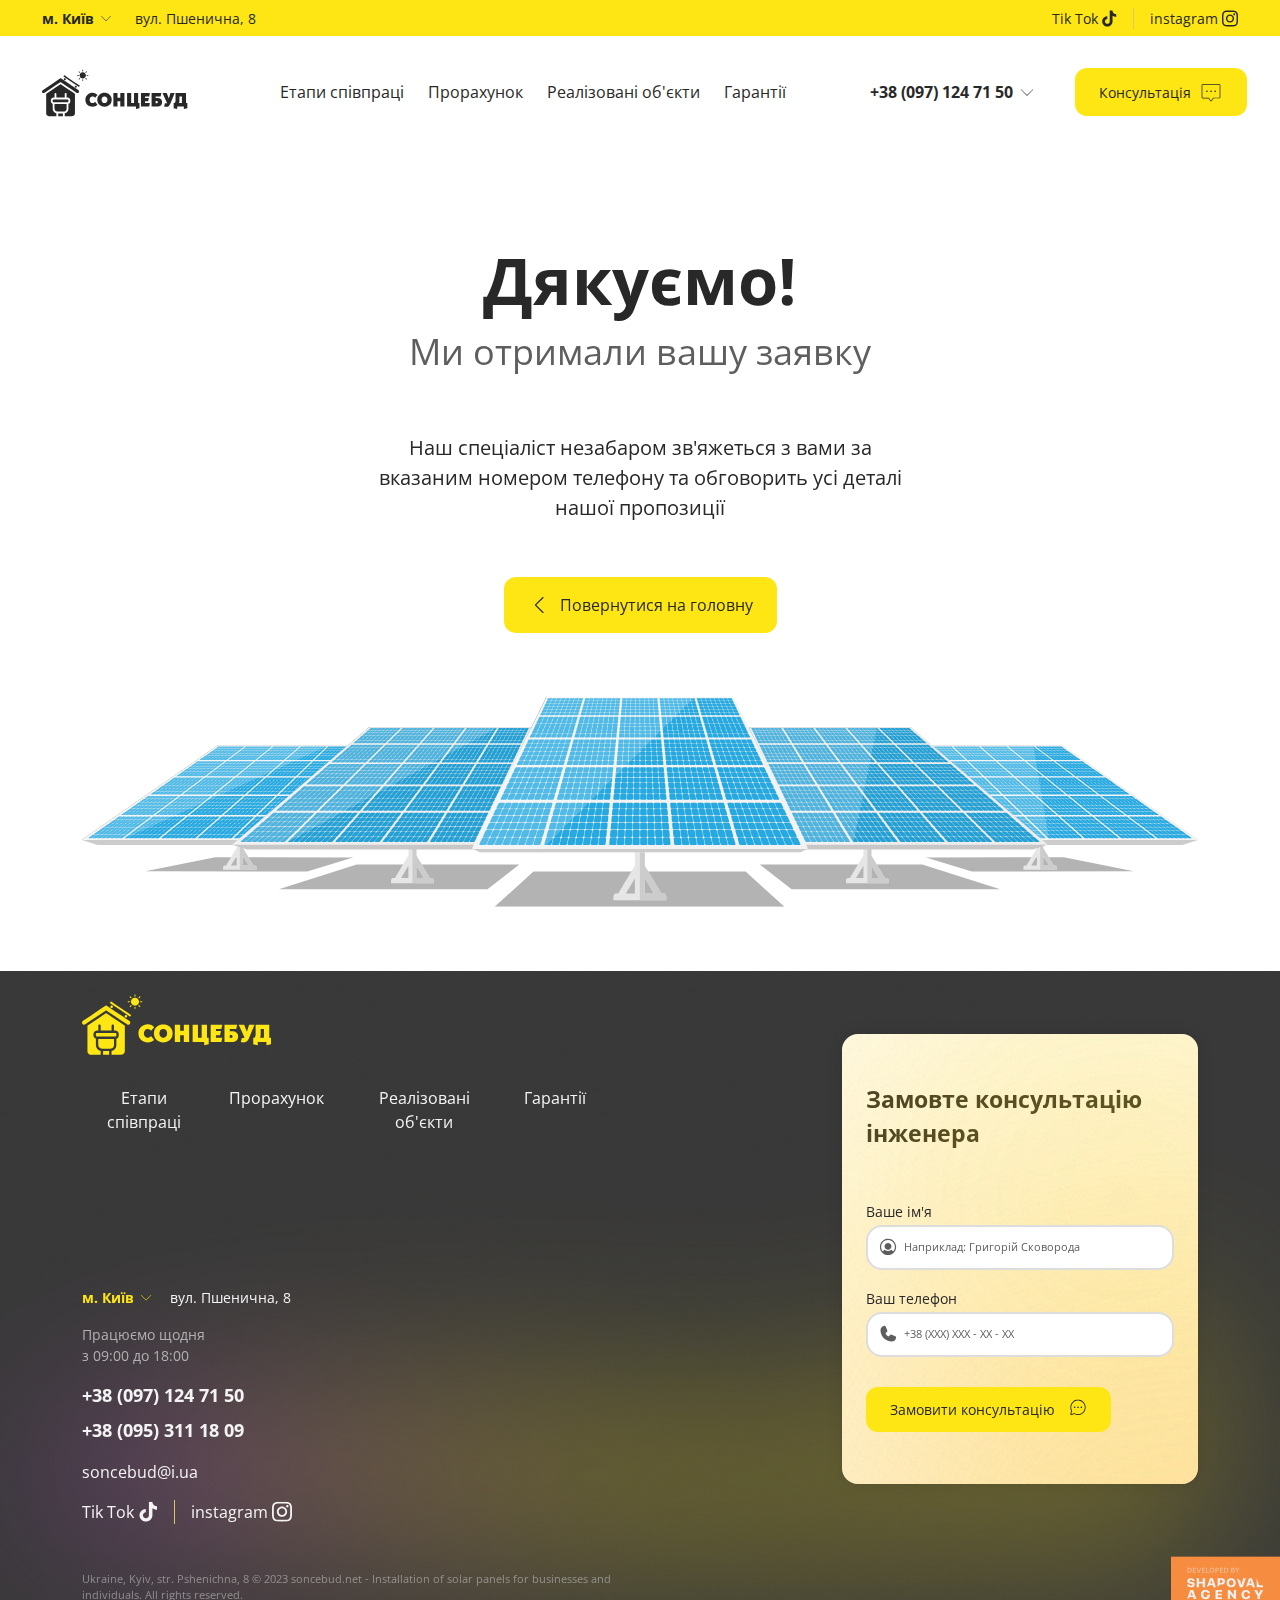
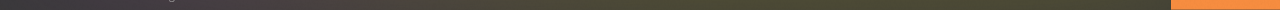
==== feedback.html @ 270fa6cf "sss" ====
<!DOCTYPE html>
<html lang="en">

<head>
    <meta charset="UTF-8">
    <meta name="viewport" content="width=device-width, initial-scale=1.0">
    <!-- <link rel="stylesheet" href="https://cdn.jsdelivr.net/npm/swiper@10/swiper-bundle.min.css" />
    <link rel="stylesheet" href="https://cdn.jsdelivr.net/gh/fancyapps/fancybox@3.5.7/dist/jquery.fancybox.min.css"> -->
    <link href="https://fonts.googleapis.com/css2?family=Open+Sans:wght@300;400;500;600;700;800&display=swap"
        rel="stylesheet">
    <link rel="stylesheet" href="style/reset.css">
    <link rel="stylesheet" href="style/style.css">
    <title>Document</title>
</head>

<body class="body">
    <div class="burger-menu">
        <div class="main-menu">
            <ul class="header-navs">
                <li>
                    <a href="index.html#steps" class="btn-link">Етапи співпраці</a>
                </li>
                <li>
                    <a href="index.html#request" class="btn-link">Прорахунок</a>
                </li>
                <li>
                    <a href="index.html#case" class="btn-link">Реалізовані об'єкти</a>
                </li>
                <li>
                    <a href="index.html#about-us" class="btn-link">Гарантії</a>
                </li>
            </ul>
            <a href="#advice" class="header-btn-button">
                Консультація
                <img src="img/message.svg" alt="Консультація">
            </a>
            <div class="main-menu-flex">
                <button class="submenu-trigger">м. Київ 
                    <img src="img/modal2.svg" alt="м. Київ ">
                </button>
                <p>вул. Пшенична, 8</p>
                <div class="footer-content-left-phone">
                    <a href="tel:0971247150">+38 (097) 124 71 50</a>
                    <a href="tel:0953111809">+38 (095) 311 18 09</a>
                </div>
            </div>
        </div>
        <div class="sub-menu sub-menu3">
            <div class="drop-down-menu">
                <div class="modal-img">
                    <img src="img/Graphics2.svg" alt="image">
                    <h2>Контакти та представництва</h2>
                </div>
                <h4>київ</h4>
                <ul>
                    <li>
                        <img src="img/location.svg" alt="вул. Пшенична, 8">
                        вул. Пшенична, 8
                    </li>
                    <li>
                        <a href="tel:0971247150">+38 (097) 124 71 50</a>
                    </li>
                    <li>
                        <a href="tel:0953111809">+38 (095) 311 18 09</a>
                    </li>
                </ul>
                <h4>полтава</h4>
                <ul>
                    <li>
                        <img src="img/location.svg" alt="вул. Пшенична, 8">
                        Полтавська обл., <br>
                        вул. Сонячна, 17
                    </li>
                    <li>
                        <a href="tel:0505582442">+38 (050) 558 24 42</a>
                    </li>
                </ul>
                <h4>одеса</h4>
                <ul>
                    <li>
                        <img src="img/location.svg" alt="вул. Пшенична, 8">
                        Одеська обл., <br>
                        вул. Квіткова, 42B
                    </li>
                    <li>
                        <a href="tel:0977166874">+38 (097) 716 68 74</a>
                    </li>
                </ul>
            </div>
          <!-- <button class="close-submenu"><img src="img/arrow.svg" alt=""></button> -->
        </div>
    </div>

    <div class="top-container">
        <div class="upper-band">
            <div class="content">
                <div class="adress-line">
                    <div class="drop-down">
                        м. Київ
                        <img src="img/drop-arrow.svg" alt="arrow">
                        <div class="drop-down-menu">
                            <h4>київ</h4>
                            <ul>
                                <li>
                                    <img src="img/location.svg" alt="вул. Пшенична, 8">
                                    вул. Пшенична, 8
                                </li>
                                <li>
                                    <a href="tel:0971247150">+38 (097) 124 71 50</a>
                                </li>
                                <li>
                                    <a href="tel:0953111809">+38 (095) 311 18 09</a>
                                </li>
                            </ul>
                            <h4>полтава</h4>
                            <ul>
                                <li>
                                    <img src="img/location.svg" alt="вул. Пшенична, 8">
                                    Полтавська обл., <br> м. Полтава
                                </li>
                                <li>
                                    <a href="tel:0505582442">+38 (050) 558 24 42</a>
                                </li>
                            </ul>
                            <h4>одеса</h4>
                            <ul>
                                <li>
                                    <img src="img/location.svg" alt="вул. Пшенична, 8">
                                    Одеська обл., <br>
                                    м. Одеса
                                </li>
                                <li>
                                    <a href="tel:0977166874">+38 (097) 716 68 74</a>
                                </li>
                            </ul>
                        </div>
                    </div>
                    <p>вул. Пшенична, 8</p>
                </div>
                <div class="social-network">
                    <a href="#">
                        Tik Tok
                        <img src="img/tik-tok.svg" alt="Tik Tok">
                    </a>
                    <a href="#">
                        instagram
                        <img src="img/instagram.svg" alt="Tik Tok">
                    </a>
                </div>
            </div>
        </div>

        <header class="header">
            <div class="wrapper">
                <div class="header-logo">
                    <img src="img/logo.svg" alt="сонцебуд" class="header-logo-des header-logo-none">
                    <img src="img/logo-mob.svg" alt="сонцебуд" class="header-logo-mob header-logo-none">
                    <button class="close-submenu close-submenu-header"><img src="img/arrow.svg" alt=""></button>
                </div>
                <ul class="header-navs">
                    <li>
                        <a href="index.html#steps">Етапи співпраці</a>
                    </li>
                    <li>
                        <a href="index.html#request">Прорахунок</a>
                    </li>
                    <li>
                        <a href="index.html#case">Реалізовані об'єкти</a>
                    </li>
                    <li>
                        <a href="index.html#about-us">Гарантії</a>
                    </li>
                </ul>
                <div class="header-btn">
                    <div class="header-btn-phone">
                        <a href="tel:0971247150">+38 (097) 124 71 50</a>
                        <img src="img/drop-arrow.svg" alt="arrow">
                        <div class="header-btn-menu">
                            <p>Працюємо щодня <br>
                                з 09:00 до 18:00</p>
                            <ul class="header-btn-menu-nav">
                                <li>
                                    <a href="tel:0971247150">+38 (097) 124 71 50</a>
                                </li>
                                <li>
                                    <a href="tel:80953111809">+38 (095) 311 18 09</a>
                                </li>
                            </ul>
                            <a href="#advice">Зворотний дзвінок</button>
                        </div>
                    </div>
                    <a href="#advice" class="header-btn-button">
                        Консультація
                        <img src="img/message.svg" alt="Консультація">
                    </a>
                </div>
                <div class="burger-icon">
                    <div class="bar"></div>
                    <div class="bar"></div>
                    <div class="bar"></div>
                  </div>
            </div>
        </header>
    </div>

    <section class="feedback-hero">
        <h1>Дякуємо!</h1>
        <h2>Ми отримали вашу заявку</h2>
        <p>Наш спеціаліст незабаром зв'яжеться з вами за вказаним номером телефону та обговорить усі деталі нашої пропозиції</p>
        <a href="index.html">
            <img src="img/arrow.svg" alt="">    
            Повернутися на головну
        </a>
        <img src="img/feedback-hero.svg" alt="Дякуємо!">
    </section>

    <footer class="feedback-footer">
        <div class="sub-menu sub-menu2">
            <div class="drop-down-menu">
                <div class="modal-img modal-img2">
                    <img src="img/Graphics2.svg" alt="image">
                    <h2>Контакти та представництва</h2>
                </div>
                <h4>київ</h4>
                <ul>
                    <li>
                        <img src="img/location.svg" alt="вул. Пшенична, 8">
                        вул. Пшенична, 8
                    </li>
                    <li>
                        <a href="tel:0971247150">+38 (097) 124 71 50</a>
                    </li>
                    <li>
                        <a href="tel:0953111809">+38 (095) 311 18 09</a>
                    </li>
                </ul>
                <h4>полтава</h4>
                <ul>
                    <li>
                        <img src="img/location.svg" alt="вул. Пшенична, 8">
                        Полтавська обл., <br> м. Полтава
                    </li>
                    <li>
                        <a href="tel:0505582442">+38 (050) 558 24 42</a>
                    </li>
                </ul>
                <h4>одеса</h4>
                <ul>
                    <li>
                        <img src="img/location.svg" alt="вул. Пшенична, 8">
                        Одеська обл., <br>
                        м. Одеса
                    </li>
                    <li>
                        <a href="tel:0977166874">+38 (097) 716 68 74</a>
                    </li>
                </ul>
            </div>
          <button class="close-submenu modal-img2 "><img src="img/close2.svg" alt=""></button>
        </div>
        <div class="footer-position">
            <div class="footer-position1">
                <svg xmlns="http://www.w3.org/2000/svg" width="1920" height="887" viewBox="0 0 1920 887" fill="none">
                    <g opacity="0.5" filter="url(#filter0_f_318_2672)">
                        <path
                            d="M48.0001 557.691C156.496 730.854 1522.56 682.925 1714.97 682.925C1907.38 682.925 1814.05 519.062 1814.05 250.205C1393.27 402.374 1411.57 286.361 1217.69 402.374C1025.28 402.374 48.0001 288.834 48.0001 557.691Z"
                            fill="url(#paint0_linear_318_2672)" />
                    </g>
                    <defs>
                        <filter id="filter0_f_318_2672" x="-202" y="0.205078" width="2288.68" height="938.806"
                            filterUnits="userSpaceOnUse" color-interpolation-filters="sRGB">
                            <feFlood flood-opacity="0" result="BackgroundImageFix" />
                            <feBlend mode="normal" in="SourceGraphic" in2="BackgroundImageFix" result="shape" />
                            <feGaussianBlur stdDeviation="125" result="effect1_foregroundBlur_318_2672" />
                        </filter>
                        <linearGradient id="paint0_linear_318_2672" x1="1820.99" y1="305.213" x2="132.163" y2="1107.17"
                            gradientUnits="userSpaceOnUse">
                            <stop stop-color="#FDE614" stop-opacity="0.5" />
                            <stop offset="0.467985" stop-color="#FDE614" stop-opacity="0.5" />
                            <stop offset="1" stop-color="#8314F2" />
                        </linearGradient>
                    </defs>
                </svg>
            </div>
            <div class="footer-position2"></div>
        </div>
        <div class="footer-content">
            <div class="footer-content-left">
                <div class="footer-content-left-nav">
                    <div class="footer-content-left-nav-img">
                        <img src="img/logo-yellow.svg" alt="logotype">
                    </div>
                    <ul>
                        <li>
                            <a href="index.html#steps">Етапи співпраці</a>
                        </li>
                        <li>
                            <a href="index.html#request">Прорахунок</a>
                        </li>
                        <li>
                            <a href="index.html#case">Реалізовані об'єкти</a>
                        </li>
                        <li>
                            <a href="index.html#about-us">Гарантії</a>
                        </li>
                    </ul>
                    <a href="#form" class="footer-content-btn">Замовити консультацію
                        <img src="img/input-submit.svg" alt="submit">
                    </a>
                </div>
                <div class="footer-content-left-contact">
                    <div class="footer-content-left-contact-adress">
                        <div class="submenu-trigger submenu-trigger2">м. Київ <svg xmlns="http://www.w3.org/2000/svg" width="16" height="17" viewBox="0 0 16 17"
                                fill="none">
                                <path
                                    d="M13.177 6.32155L8.17701 11.3215C8.1538 11.3448 8.12622 11.3632 8.09587 11.3758C8.06553 11.3884 8.03299 11.3949 8.00014 11.3949C7.96729 11.3949 7.93475 11.3884 7.9044 11.3758C7.87405 11.3632 7.84648 11.3448 7.82326 11.3215L2.82326 6.32155C2.80004 6.29832 2.78161 6.27074 2.76904 6.24039C2.75647 6.21005 2.75 6.17752 2.75 6.14467C2.75 6.11182 2.75647 6.07929 2.76904 6.04895C2.78161 6.0186 2.80004 5.99102 2.82326 5.9678C2.87017 5.92089 2.9338 5.89453 3.00014 5.89453C3.03299 5.89453 3.06551 5.901 3.09586 5.91357C3.12621 5.92614 3.15379 5.94457 3.17701 5.9678L8.00014 10.7909L12.8233 5.9678C12.8465 5.94457 12.8741 5.92614 12.9044 5.91357C12.9348 5.901 12.9673 5.89453 13.0001 5.89453C13.033 5.89453 13.0655 5.901 13.0959 5.91357C13.1262 5.92614 13.1538 5.94457 13.177 5.9678C13.2002 5.99102 13.2187 6.0186 13.2312 6.04895C13.2438 6.07929 13.2503 6.11182 13.2503 6.14467C13.2503 6.17752 13.2438 6.21005 13.2312 6.24039C13.2187 6.27074 13.2002 6.29832 13.177 6.32155Z"
                                    fill="#FDE614" />
                            </svg>
                            <img src="img/modal.svg" alt="modal">
                            <div class="drop-down-menu drop-down-menu2">
                                <h4>київ</h4>
                                <ul>
                                    <li>
                                        <img src="img/location.svg" alt="вул. Пшенична, 8">
                                        вул. Пшенична, 8
                                    </li>
                                    <li>
                                        <a href="tel:0971247150">+38 (097) 124 71 50</a>
                                    </li>
                                    <li>
                                        <a href="tel:0953111809">+38 (095) 311 18 09</a>
                                    </li>
                                </ul>
                                <h4>полтава</h4>
                                <ul>
                                    <li>
                                        <img src="img/location.svg" alt="вул. Пшенична, 8">
                                        Полтавська обл., <br> м. Полтава
                                    </li>
                                    <li>
                                        <a href="tel:0505582442">+38 (050) 558 24 42</a>
                                    </li>
                                </ul>
                                <h4>одеса</h4>
                                <ul>
                                    <li>
                                        <img src="img/location.svg" alt="вул. Пшенична, 8">
                                        Одеська обл., <br>
                                        м. Одеса
                                    </li>
                                    <li>
                                        <a href="tel:0977166874">+38 (097) 716 68 74</a>
                                    </li>
                                </ul>
                            </div>
                        </div>
                        <p>вул. Пшенична, 8</p>
                    </div>
                    <p>Працюємо щодня <br>
                        з 09:00 до 18:00</p>
                    <div class="footer-content-left-phone">
                        <a href="tel:0971247150">+38 (097) 124 71 50</a>
                        <a href="tel:0953111809">+38 (095) 311 18 09</a>
                    </div>
                    <a href="mailto:soncebud@i.ua">soncebud@i.ua</a>
                    <div class="footer-content-left-social">
                        <div class="social-network">
                            <a href="#">
                                Tik Tok
                                <img src="img/tik-tok-white.svg" alt="Tik Tok">
                            </a>
                            <a href="#">
                                instagram
                                <img src="img/instagram-white.svg" alt="Tik Tok">
                            </a>
                        </div>
                    </div>
                </div>
            </div>
            <div class="footer-form">
                <h2>Замовте консультацію інженера</h2>
                <form action="">
                    <label for="steps-name">Ваше ім'я</label>
                    <div class="form-input">
                        <input type="text" id="steps-name" placeholder="Наприклад: Григорій Сковорода" required />
                        <img src="img/form-name.svg" alt="Ваше ім'я">
                    </div>
                    <label for="steps-tel">Ваш телефон</label>
                    <div class="form-input">
                        <input type="text" id="steps-tel" placeholder="+38 (ХХХ) ХХХ - ХХ - ХХ" required />
                        <img src="img/form-tel.svg" alt="Ваш телефон">
                    </div>
                    <div class="form-input-submit">
                        <input type="submit" value="Замовити консультацію">
                        <img src="img/input-submit.svg" alt="submit">
                    </div>
                </form>
                <div class="footer-form-position">
                    <div class="footer-form-position1"></div>
                    <div class="footer-form-position2"></div>
                    <div class="footer-form-position3"></div>
                </div>
            </div>
        </div>
        <div class="footer-copy">
            Ukraine, Kyiv, str. Pshenichna, 8 © 2023 soncebud.net - Installation of solar panels for businesses and <br>
            individuals. All rights reserved.
        </div>
        <div class="label-company">
            <a href="https://shapoval.agency/?utm_source=dev&utm_medium=site&utm_campaign=soncebud.space">
                <img src="img/LabelAgency.svg" alt="Label Agency">
            </a>
        </div>
    </footer>




    <script src="https://cdnjs.cloudflare.com/ajax/libs/jquery/3.6.0/jquery.min.js"></script>
    <!-- <script src="https://cdn.jsdelivr.net/gh/fancyapps/fancybox@3.5.7/dist/jquery.fancybox.min.js"></script>
    <script src="https://cdn.jsdelivr.net/npm/swiper@10/swiper-bundle.min.js"></script>
    <script src="script/case-box.js"></script>
    <script src="script/request-checked.js"></script>
    <script src="script/certificates-box.js"></script>
    <script src="script/feedback-box.js"></script>
    <script src="script/fixed-header.js"></script>
    <script src="script/sun.js"></script>
    <script src="script/hero-animation.js"></script>
    <script src="script/case-slider.js"></script>
    <script src="script/certificates-slider.js"></script>
    <script src="script/feedback-slider.js"></script> -->

   
    

    <script>
        $(document).ready(function() {
          $('.burger-icon').click(function() {
            $(this).toggleClass('open');
            $('.burger-menu').toggleClass('open');
            $('.body').toggleClass('open');
            $('.sub-menu').removeClass('open');
          });
        
          $('.submenu-trigger').click(function() {
            $('.sub-menu3').toggleClass('open');
          });
          $('.submenu-trigger2').click(function() {
            $('.sub-menu2').toggleClass('open');
          });
          $('.submenu-trigger2').click(function() {
            $('.body').toggleClass('open');
          });
        
          $('.close-submenu').click(function() {
            $('.sub-menu3').removeClass('open');
          });
        
          $('.modal-img2').click(function() {
            $('.body').removeClass('open');
          });
          $('.modal-img2').click(function() {
            $('.sub-menu2').removeClass('open');
          });
        
          $('.btn-link').click(function() {
            $('.burger-menu').removeClass('open');
            $('.burger-icon').removeClass('open');
            $('.body').removeClass('open');
            $('.sub-menu').removeClass('open');
          });
        });
        
            </script>
        
        <script>
            const submenuTrigger = document.querySelector('.submenu-trigger');
            const closeSubmenuHeader = document.querySelector('.close-submenu-header');
            const burgerIcon = document.querySelector('.burger-icon');
            const headerImages = document.querySelectorAll('.header-logo-none');
            const burgerIcon2 = document.querySelector('.header-logo-mob');
            const subMenu = document.querySelector('.sub-menu');
        
            submenuTrigger.addEventListener('click', () => {
              headerImages.forEach(img => {
                img.style.display = 'none';
              });
              closeSubmenuHeader.style.display = 'block';
            });
          
            closeSubmenuHeader.addEventListener('click', () => {
              headerImages.forEach(img => {
                burgerIcon2.style.display = 'block';
              });
              closeSubmenuHeader.style.display = 'none';
            });
          
            burgerIcon.addEventListener('click', () => {
              if (subMenu.classList.contains('open')) {
                if (burgerIcon.classList.contains('open')) {
                  burgerIcon2.style.display = 'block';
                  closeSubmenuHeader.style.display = 'none';
                } else {
                  burgerIcon2.style.display = 'none';
                  closeSubmenuHeader.style.display = 'none';
                }
              }
            });
        </script>
</body>

</html>
---- style/style.css ----
@font-face {
    font-family: 'OpenSansHebrew';
    src: url(../fonts/OpenSansHebrew-Regular.eot);
    src: url(../fonts/OpenSansHebrew-Regular?#iefix) format("embedded-opentype"), url(../fonts/OpenSansHebrew-Regular.woff2) format("woff2"), url(../fonts/OpenSansHebrew-Regular.woff) format("woff"), url(../fonts/OpenSansHebrew-Regular.ttf) format("truetype");
    font-weight: 400;
    font-style: normal;
    font-display: swap
}

body {
    font-family: 'Open Sans', sans-serif;
}

* {
    outline: none !important;
}

a {
    text-decoration: none;
}

svg {
    width: 100%;
}

button {
    border: none;
    background: transparent;
    transition: all 0.5s;
}

button:hover {
    transition: all 0.5s;
    background: #F7BB6F !important;
}

button:active {
    transition: all 0.5s;
    background: #E9A33B !important;
}

.form-input-submit {
    transition: all 0.5s;
    cursor: pointer;
}

.form-input-submit:hover {
    transition: all 0.5s;
    background: #F7BB6F !important;
}

.form-input-submit:active {
    transition: all 0.5s;
    background: #E9A33B !important;
}

.form-input input {
    transition: all 0.5s;
    cursor: pointer;
}

.case-box-slider-item-img-text:hover {
    transition: all 0.5s;
    background: #F7BB6F !important;
}

.case-box-slider-item-img-text:active {
    transition: all 0.5s;
    background: #E9A33B !important;
}

.form-input:hover input {
    border-radius: 16px;
    border: 2px solid #FFD6A6;
    background: #FFF;
    box-shadow: 0px 0px 4px 0px rgba(0, 0, 0, 0.25);
}

.form-input input:focus {
    border-radius: 16px;
    border: 2px solid #FFD6A6;
    background: #FFF;
    box-shadow: 0px 0px 4px 0px rgba(0, 0, 0, 0.25);
}

*:required {
    border: 2px solid #DE350B;
}

ul {
    padding-left: 0;
}

header {
    display: flex;
    min-width: 1200px;
    max-width: 3200px;
    padding: 32px 42px;
    justify-content: center;
    align-items: center;
    align-content: center;
    align-self: stretch;
    flex-wrap: wrap;
    background: #FFF;
    box-sizing: border-box;
}

header .wrapper {
    display: flex;
    min-width: 1116px;
    max-width: 1280px;
    justify-content: space-between;
    align-items: center;
    flex: 1 0 0;
}

.header-logo {
    width: 145.358px;
    height: 46.419px;
}

header .wrapper ul {
    display: flex;
    align-items: flex-start;
    gap: 24px;
}

header .wrapper .header-navs li {
    display: flex;
    align-items: center;
    gap: 4px;
}

.header-navs li a {
    color: #282828;
    text-align: center;
    font-size: 16px;
    font-style: normal;
    font-weight: 400;
    line-height: 150%;
    text-decoration: none;
    transition: all 0.5s;
}

.header-navs li a:hover {
    color: #948900;
    transition: all 0.5s;
}

.header-navs li a:active {
    color: #554D00;
    transition: all 0.5s;
}

.footer-content-left-nav ul li a:hover {
    color: #948900;
    transition: all 0.5s;
}

.footer-content-left-nav ul li a:active {
    color: #554D00;
    transition: all 0.5s;
}

.social-network a {
    transition: all 0.5s;
}

.social-network a:hover {
    color: #948900 !important;
    transition: all 0.5s;
}

.social-network a:active {
    color: #554D00 !important;
    transition: all 0.5s;
}

.header-btn {
    display: flex;
    width: 360px;
    justify-content: center;
    align-items: center;
    gap: 16px;
}

.header-btn-phone {
    display: flex;
    width: 173px;
    height: 48px;
    flex-shrink: 0;
    transition: all 0.5s;
}

.header-btn-phone:hover>a {
    color: #948900;
}

.header-btn-phone:hover>img {
    transform: rotate(180deg);
    transition: all 0.5s;
}

.header-btn-phone img {
    transition: all 0.5s;
}

.header-btn-button {
    display: flex;
    border-radius: 12px;
    background: #FDE614;
    padding: 12px 24px;
    justify-content: center;
    align-items: center;
    gap: 8px;
    color: #282828;
    font-size: 14px;
    font-style: normal;
    font-weight: 400;
    line-height: 150%;
    transition: all 0.5s;
    text-decoration: none;
}

.header-btn-button:hover {
    transition: all 0.5s;
    background: #F7BB6F !important;
}

.header-btn-button:active {
    transition: all 0.5s;
    background: #E9A33B !important;
}

.header-btn-button img {
    width: 24px;
    height: 24px;
}

.drop-down-menu {
    width: 224px;
    padding: 16px 0px;
    flex-direction: column;
    align-items: flex-start;
    border-radius: 8px;
    background: #FFF;
    position: absolute;
    top: 36px;
    opacity: 0;
    display: none;
}

.drop-down:hover .drop-down-menu {
    display: flex;
    opacity: 1;
    z-index: 50;
}

.drop-down-menu h4 {
    display: flex;
    padding: 8px 16px;
    align-items: center;
    gap: 16px;
    align-self: stretch;
    color: #0057FF;
    font-size: 14px;
    font-style: normal;
    font-weight: 400;
    line-height: normal;
    letter-spacing: 1.12px;
    text-transform: uppercase;
    border-bottom: 1px solid #FAF3DE;
}

.drop-down-menu ul li img {
    width: 18px;
    height: 18px;
}

.drop-down-menu ul li:nth-of-type(1) {
    color: #5E5E5E;
    font-size: 14px;
    font-style: normal;
    font-weight: 400;
    line-height: 150%;
    display: flex;
    padding: 8px 16px;
    align-items: center;
    gap: 8px;
    align-self: stretch;
}

.drop-down-menu ul li {
    display: flex;
    padding: 8px 16px;
    align-items: center;
    gap: 12px;
    align-self: stretch;
    text-align: left;
}

.drop-down-menu ul li a {
    color: #282828;
    font-size: 14px;
    font-style: normal;
    font-weight: 700;
    line-height: 150%;
}

.upper-band {
    display: flex;
    height: 36px;
    min-width: 1200px;
    max-width: 3200px;
    padding: 8px 42px;
    justify-content: center;
    align-items: flex-start;
    align-content: flex-start;
    align-self: stretch;
    flex-wrap: wrap;
    background: #FDE614;
    position: relative;
    box-sizing: border-box;
    transition: transform 0.3s ease-in-out;
    ;
    transform: translateY(0px);
    box-sizing: border-box;
}

/* .upper-band.hidden {
    transform: translateY(-53px);
    transition: transform 0.3s ease-in-out;;
  } */
.upper-band .content {
    display: flex;
    min-width: 1116px;
    max-width: 1280px;
    justify-content: space-between;
    align-items: center;
    height: 100%;
    flex: 1 0 0;
}

.adress-line {
    display: flex;
    gap: 16px;
    height: 53px;
}

.social-network {
    display: flex;
    align-items: flex-start;
    gap: 16px;
}

.drop-down {
    display: flex;
    width: 77px;
    align-items: center;
    color: #282828;
    text-align: center;
    font-size: 14px;
    font-style: normal;
    font-weight: 700;
    line-height: 150%;
    gap: 4px;
    transition: all 0.5s;
    cursor: pointer;
}

.drop-down img {
    width: 16px;
    height: 16px;
    transition: all 0.5s;
}

.drop-down:hover {
    transition: all 0.5s;
    color: #948900;
}

.drop-down:hover>img {
    transition: all 0.5s;
    transform: rotate(180deg);
}

.adress-line>p {
    color: #282828;
    text-align: center;
    font-size: 14px;
    font-style: normal;
    font-weight: 400;
    line-height: 150%;
    display: flex;
    align-items: center;
}

.social-network a {
    display: flex;
    color: #282828;
    text-align: center;
    font-size: 14px;
    font-style: normal;
    font-weight: 400;
    line-height: 150%;
    align-items: center;
    gap: 4px;
}

.social-network a:nth-of-type(1) {
    border-right: 1px solid #DAC763;
    padding-right: 16px;
}


.header-btn-phone {
    display: flex;
    align-items: center;
    gap: 4px;
}

.header-btn-phone img {
    width: 20px;
    height: 20px;
}

.header-btn-phone a {
    color: #282828;
    text-align: center;
    font-size: 16px;
    font-style: normal;
    font-weight: 700;
    line-height: 150%;
    white-space: nowrap;
}

.header-btn-menu {
    width: 224px;
    padding: 16px 0px;
    flex-direction: column;
    align-items: center;
    border-radius: 8px;
    background: #FFF;
    box-shadow: 0px 0px 16px 0px rgba(0, 0, 0, 0.10);
    position: absolute;
    position: absolute;
    top: 110px;
    transition: all 0.5s;
    opacity: 0;
    z-index: -1;
    display: none;
}

.header-btn-phone:hover .header-btn-menu {
    opacity: 1;
    transition: all 0.5s;
    z-index: 50;
    display: flex;
}

.header-btn-menu p {
    display: flex;
    padding: 8px 16px;
    align-items: center;
    gap: 8px;
    align-self: stretch;
    color: #5E5E5E;
    font-size: 14px;
    font-style: normal;
    font-weight: 400;
    line-height: 150%;
}

.header-btn-menu-nav li {
    display: flex;
    padding: 8px 16px;
    align-items: center;
    gap: 12px;
    align-self: stretch;
}

.header-btn-menu-nav li a {
    color: #282828;
    font-size: 14px;
    font-style: normal;
    font-weight: 700;
    line-height: 150%;
}

.header-btn-menu-nav {
    border-bottom: 1px solid #FAF3DE;
    display: flex;
    flex-direction: column;
    gap: 0 !important;
    margin-right: auto;
    width: 100%;
}

.header-btn-menu>a {
    display: flex;
    padding: 8px 16px;
    align-items: center;
    gap: 16px;
    align-self: stretch;
    color: #0057FF;
    text-align: center;
    font-size: 14px;
    font-style: normal;
    font-weight: 400;
    line-height: 150%;
    text-decoration: none;
}

.hero-positon1 {
    position: absolute;
    left: 602px;
    top: 110px;
    z-index: 2;
}

.hero-positon1 svg {
    filter: blur(125px);
}

.hero-positon2 {
    position: absolute;
    left: 122px;
    bottom: 156px;
    z-index: 2;
}

.hero-positon2 svg {
    filter: blur(125px);
}

.hero-positon {
    position: absolute;
    width: 100%;
    height: 100%;
    left: 0;
    top: 0;
}

.hero-positon3 {
    background: url(../img/Noise.png);
    background-repeat: repeat;
    background-size: auto;
    opacity: 0.25;
    mix-blend-mode: color-burn;
    z-index: 3;
    position: absolute;
    width: 100%;
    height: 100%;
    left: 0;
    top: 0;
}

.hero .wrapper {
    display: flex;
    min-width: 1116px;
    max-width: 1280px;
    align-items: center;
    margin: 0 auto;
    gap: 24px;
    flex: 1 0 0;
    position: relative;
    z-index: 4;
}

.hero-left {
    display: flex;
    width: 546px;
    flex-direction: column;
    align-items: flex-start;
    gap: 54px;
    min-width: 546px;
}

.hero-right {
    width: 961px;
    height: 622px;
}

.hero-left-tittle {
    display: flex;
    flex-direction: column;
    align-items: flex-start;
    gap: 8px;
    align-self: stretch;
}

.hero-left-tittle h1 {
    color: #282828;
    font-size: 65px;
    font-style: normal;
    font-weight: 700;
    line-height: 110%;
}

.hero-left-tittle span {
    color: #5E5E5E;
    font-size: 36px;
    font-style: normal;
    font-weight: 400;
    line-height: 150%;
}

.hero-left-text {
    color: #282828;
    font-size: 20px;
    font-style: normal;
    font-weight: 400;
    line-height: 150%;
}

.hero-left-text b {
    color: #282828;
    font-size: 20px;
    font-style: normal;
    font-weight: 700;
    line-height: 150%;
}

.hero-left-container {
    display: flex;
    padding: 32px 24px;
    flex-direction: column;
    align-items: flex-start;
    gap: 24px;
    align-self: stretch;
    border-radius: 16px;
    background: #FFF;
}

.hero-left-container-icon {
    display: flex;
    align-items: flex-start;
    gap: 8px;
    align-self: stretch;
}

.hero-left-container-icon img {
    width: 32px;
    height: 32px;
}

.hero-left-container-icon p {
    color: #5E5E5E;
    font-size: 16px;
    font-style: normal;
    font-weight: 400;
    line-height: 150%;
}

.hero-left-container a {
    display: flex;
    padding: 16px 24px;
    justify-content: center;
    align-items: center;
    gap: 8px;
    border-radius: 12px;
    background: #FDE614;
    color: #282828;
    font-size: 16px;
    font-style: normal;
    font-weight: 400;
    line-height: 150%;
    text-decoration: none;
    transition: all 0.5s;
}

.hero-left-container a:hover {
    transition: all 0.5s;
    background: #F7BB6F !important;
}

.hero-left-container a:active {
    transition: all 0.5s;
    background: #E9A33B !important;
}

.hero-left-container a img {
    width: 28px;
    height: 28px;
}

.hero-right {
    position: relative;
}

.hero-right>img {
    position: absolute;
    top: 0;
    left: 0;
    width: 961px;
    height: 622px;
}

.hero-right-box {
    width: 961px;
    height: 622px;
    flex-shrink: 0;
    position: absolute;
}

.hero-right-box-item {
    display: flex;
    width: 246px;
    padding: 16px;
    align-items: flex-start;
    gap: 8px;
    border-radius: 16px;
    background: #FFF;
    box-shadow: 0px 1px 32px 0px rgba(0, 0, 0, 0.15);
}

.hero-right-box-item-emodji {
    display: flex;
    width: 32px;
    height: 32px;
    padding: 0px 4px;
    justify-content: center;
    align-items: center;
    flex-shrink: 0;
    background: transparent;
}

.emodji1 {
    text-shadow: 0px 0px 25px #F0D679;
}

.emodji2 {
    text-shadow: 0px 0px 25px#FFA010;
}

.emodji3 {
    text-shadow: 0px 0px 25px #78D245;
}

.hero-right-box-item-text {
    display: flex;
    flex-direction: column;
    justify-content: center;
    align-items: flex-start;
    gap: 8px;
    flex: 1 0 0;
}

.hero-right-box-item-text h2 {
    color: #393939;
    font-size: 16px;
    font-style: normal;
    font-weight: 700;
    line-height: 150%;
}

.hero-right-box-item-text p {
    color: #868686;
    font-size: 13px;
    font-style: normal;
    font-weight: 400;
    line-height: 150%;
}

.hero {
    display: flex;
    min-width: 1200px;
    max-width: 3200px;
    padding: 128px 42px;
    justify-content: center;
    align-items: flex-start;
    align-content: flex-start;
    gap: 8px;
    align-self: stretch;
    flex-wrap: wrap;
    position: relative;
    padding-top: 280px;
    overflow: hidden;
    box-sizing: border-box;
}

.hero-right-box-item1 {
    position: absolute;
    top: 78px;
    left: 290px;
}

.hero-right-box-item2 {
    position: absolute;
    top: 196px;
    left: 0;
}

.hero-right-box-item3 {
    position: absolute;
    bottom: 59px;
    left: 302px;
}

.relevant {
    display: flex;
    min-width: 1200px;
    max-width: 3200px;
    padding: 64px 0px 128px 0px;
    flex-direction: column;
    align-items: center;
    gap: 128px;
    align-self: stretch;
    box-sizing: border-box;
}

.relevant-tittle {
    display: flex;
    flex-direction: column;
    align-items: flex-start;
    gap: 16px;
}

.relevant-tittle-img {
    display: flex;
    flex-direction: column;
    justify-content: center;
    align-items: flex-end;
    gap: 8px;
    align-self: stretch;
}

.relevant-tittle-img img {
    display: flex;
    flex-direction: column;
    justify-content: center;
    align-items: flex-end;
    gap: 8px;
    align-self: stretch;
}

.relevant-tittle h2 {
    display: flex;
    flex-direction: column;
    align-items: flex-start;
    gap: 4px;
    color: #282828;
    font-size: 32px;
    font-style: normal;
    font-weight: 700;
    line-height: 150%;
}

.relevant-box {
    display: flex;
    width: 1116px;
    flex-direction: column;
    align-items: flex-start;
    gap: 128px;
}

.relevant-box-top {
    display: flex;
    align-items: flex-start;
    gap: 71px;
    align-self: stretch;
}

.relevant-box-bottom {
    display: flex;
    align-items: center;
    gap: 71px;
    align-self: stretch;
}

.relevant-box-item {
    display: flex;
    justify-content: center;
    align-items: flex-start;
    position: relative;
    gap: 24px;
    flex: 1 0 0;
}

.relevant-box-item>img {
    width: 48px;
    height: 48px;
}

.relevant-box-item-content {
    display: flex;
    flex-direction: column;
    align-items: flex-start;
    gap: 16px;
    flex: 1 0 0;
    position: relative;
    z-index: 2;
}

.relevant-box-item-content h3 {
    color: #282828;
    font-size: 23px;
    font-style: normal;
    font-weight: 700;
    line-height: 150%;
}

.relevant-box-item-content p {
    color: #5E5E5E;
    font-size: 16px;
    font-style: normal;
    font-weight: 400;
    line-height: 150%;
}

.relevant-box-item-position {
    color: #FFF1E0;
    font-size: 220px;
    font-style: normal;
    font-weight: 600;
    line-height: normal;
    position: absolute;
    right: 0px;
    top: -153px;
}

.steps {
    display: flex;
    min-width: 1200px;
    max-width: 3200px;
    padding: 128px 0px;
    justify-content: center;
    align-items: flex-end;
    align-content: flex-end;
    gap: 119px;
    align-self: stretch;
    flex-wrap: wrap;
    position: relative;
    box-sizing: border-box;
}

.steps-position {
    width: 100%;
    height: 100%;
    position: absolute;
    left: 0;
    top: 0;
}

.steps-position3 {
    background: url(../img/Noise.png);
    background-repeat: repeat;
    background-size: auto;
    width: 100%;
    height: 100%;
    position: absolute;
    left: 0;
    top: 0;
    opacity: 0.25;
    mix-blend-mode: color-burn;
    z-index: 3;
}

.steps-position1 {
    width: 550px;
    height: 553.006px;
    flex-shrink: 0;
    border-radius: 553.006px;
    opacity: 0.5;
    background: #FDE614;
    filter: blur(250px);
    position: absolute;
    left: 0;
    top: 485px;
    z-index: 2;
}

.steps-position2 {
    width: 450px;
    height: 452.459px;
    flex-shrink: 0;
    border-radius: 452.459px;
    opacity: 0.5;
    background: #DF8B28;
    filter: blur(250px);
    position: absolute;
    right: 0;
    top: 717px;
    z-index: 2;
}

.steps-left {
    display: flex;
    width: 451px;
    flex-direction: column;
    align-items: flex-start;
    gap: 64px;
    position: relative;
    z-index: 4;
}

.steps-right {
    display: flex;
    width: 546px;
    align-items: flex-start;
    gap: 24px;
    position: relative;
    z-index: 4;
}

.steps-left-top {
    display: flex;
    flex-direction: column;
    align-items: flex-start;
    gap: 16px;
}

.steps-left-bottom {
    display: flex;
    flex-direction: column;
    align-items: flex-start;
    gap: 27px;
    align-self: stretch;
}

.steps-left-top-img {
    display: flex;
    flex-direction: column;
    justify-content: center;
    align-items: flex-start;
    gap: 8px;
    align-self: stretch;
}

.steps-left-top-text {
    display: flex;
    flex-direction: column;
    align-items: flex-start;
    gap: 4px;
}

.steps-left-top-text span {
    color: #5E5E5E;
    font-size: 14px;
    font-style: normal;
    font-weight: 400;
    line-height: normal;
    letter-spacing: 1.12px;
    text-transform: uppercase;
}

.steps-left-top-text h2 {
    color: #282828;
    font-size: 32px;
    font-style: normal;
    font-weight: 700;
    line-height: 150%;
}

.steps-left-bottom-form {
    display: flex;
    padding: 48px 24px;
    flex-direction: column;
    align-items: flex-start;
    gap: 48px;
    align-self: stretch;
    border-radius: 16px;
    background: #FFF;
    box-shadow: 0px 0px 16px 0px rgba(0, 0, 0, 0.10);
}

.steps-left-bottom-promo {
    display: flex;
    height: 261px;
    padding: 24px;
    box-sizing: border-box;
    flex-direction: column;
    justify-content: space-between;
    align-items: flex-start;
    align-self: stretch;
    border-radius: 16px;
    background: #FFF;
    box-shadow: 0px 18px 37.5px 0px rgba(0, 0, 0, 0.05);
    position: relative;
}

.steps-left-bottom-form>p {
    color: #282828;
    font-size: 23px;
    font-style: normal;
    font-weight: 700;
    line-height: 150%;
}

.steps-left-bottom-form-chat {
    display: flex;
    align-items: flex-start;
    gap: 8px;
    align-self: stretch;
}

.steps-left-bottom-form-chat-img {
    display: flex;
    width: 48px;
    height: 48px;
    justify-content: center;
    align-items: center;
}

.steps-left-bottom-form-chat-text {
    display: flex;
    flex-direction: column;
    align-items: flex-start;
    gap: 8px;
    flex: 1 0 0;
}

.steps-left-bottom-form-chat-message {
    display: flex;
    padding: 16px;
    flex-direction: column;
    align-items: flex-start;
    align-self: stretch;
    border-radius: 0px 20px 20px 20px;
    background: #F3F3F3;
    color: #282828;
    font-size: 16px;
    font-style: normal;
    font-weight: 400;
    line-height: 150%;
}

.steps-left-bottom-form-chat-name {
    display: flex;
    flex-direction: column;
    align-items: flex-start;
    gap: 4px;
    align-self: stretch;
}

.steps-left-bottom-form-chat-name h3 {
    color: #282828;
    font-size: 14px;
    font-style: normal;
    font-weight: 700;
    line-height: 150%;
}

.steps-left-bottom-form-chat-name p {
    color: #5E5E5E;
    font-size: 14px;
    font-style: normal;
    font-weight: 400;
    line-height: 150%;
}

.steps-left-bottom-form form {
    display: flex;
    flex-direction: column;
    align-items: flex-start;
    gap: 8px;
    align-self: stretch;
}

.form-input {
    display: flex;
    flex-direction: column;
    align-items: flex-start;
    gap: 8px;
    align-self: stretch;
    position: relative;
}

form label {
    color: #282828;
    font-size: 16px;
    font-style: normal;
    font-weight: 400;
    line-height: 150%;
}

.form-input input {
    display: flex;
    padding: 16px 24px 16px 54px;
    align-items: flex-start;
    align-self: stretch;
    border-radius: 16px;
    border: 2px solid #DDD;
    background: #FFF;
    font-family: 'Open Sans', sans-serif;
    color: #5E5E5E;
    font-size: 16px;
    font-style: normal;
    font-weight: 400;
    line-height: 150%;
    position: relative;
}

.form-input input::placeholder {
    font-family: 'Open Sans', sans-serif;
    color: #5E5E5E;
    font-size: 16px;
    font-style: normal;
    font-weight: 400;
    line-height: 150%;
}

.form-input img {
    position: absolute;
    left: 24px;
    top: 18px;
}

.form-input-submit {
    position: relative;
    display: flex;
    padding: 16px 60px 16px 24px;
    justify-content: center;
    align-items: center;
    gap: 8px;
    border-radius: 12px;
    background: #FDE614;
    margin-top: 23px;
}

.form-input-submit input {
    font-family: 'Open Sans', sans-serif;
    color: #282828;
    font-size: 16px;
    font-style: normal;
    font-weight: 400;
    line-height: 150%;
    background: transparent;
    border: none;
    padding: 0;
}

.form-input-submit img {
    position: absolute;
    top: 16px;
    right: 24px;
}

.steps-left-bottom-promo-position {
    overflow: hidden;
}

.steps-left-bottom-promo {
    overflow: hidden;
}

.steps-left-bottom-promo-position {
    background: #282828;
    position: absolute;
    left: 0;
    top: 0;
    width: 100%;
    height: 100%;
}

.steps-left-bottom-promo-position1 {
    width: 326.361px;
    height: 379.992px;
    flex-shrink: 0;
    border-radius: 379.992px;
    background: #FDE614;
    filter: blur(125px);
    position: absolute;
    right: -185px;
    top: -174px;
    z-index: 1;
}

.steps-left-bottom-promo-position2 {
    width: 461.084px;
    height: 309.937px;
    flex-shrink: 0;
    background: #5B68DF;
    filter: blur(200px);
    position: absolute;
    left: -54px;
    top: 100px;
    z-index: 1;
}


.steps-left-bottom-promo-position4 {
    background: url(../img/Noise.png);
    background-repeat: repeat;
    background-size: auto;
    position: absolute;
    left: 0;
    top: 0;
    width: 100%;
    height: 100%;
    z-index: 2;
    opacity: 0.25;
    mix-blend-mode: color-burn;
    z-index: 3;
}

.steps-left-bottom-promo-content {
    position: relative;
    z-index: 3;
    display: flex;
    flex-direction: column;
    justify-content: space-between;
    align-items: flex-start;
    align-self: stretch;
    height: 100%;
}

.steps-left-bottom-promo-content-logo {
    display: flex;
    width: 100%;
    justify-content: space-between;
    align-items: center;
    align-self: stretch;
}

.steps-left-bottom-promo-content-logo img:nth-of-type(1) {
    width: 113.7px;
    height: 18px;
}

.steps-left-bottom-promo-content-logo img:nth-of-type(2) {
    width: 46.426px;
    height: 46.419px;
}

.steps-left-bottom-promo-content-text {
    display: flex;
    flex-direction: column;
    justify-content: center;
    align-items: flex-start;
    gap: 8px;
    align-self: stretch;
    margin-top: auto;
}

.steps-left-bottom-promo-content-text h3 {
    color: #FFF;
    font-size: 23px;
    font-style: normal;
    font-weight: 700;
    line-height: 150%;
}

.steps-left-bottom-promo-content-text p {
    color: #C6C6C6;
    font-size: 16px;
    font-style: normal;
    font-weight: 400;
    line-height: 150%;
}

.steps-right-column {
    display: flex;
    flex-direction: column;
    align-items: center;
    gap: 24px;
}

.steps-right-column-box {
    display: flex;
    width: 261px;
    height: 261px;
    padding: 24px;
    box-sizing: border-box;
    flex-direction: column;
    justify-content: space-between;
    align-items: flex-start;
    border-radius: 16px;
    background: #FFF;
    box-shadow: 0px 1px 32px 0px rgba(0, 0, 0, 0.05);
    position: relative;
}

.steps-right-column-box-emodji {
    display: flex;
    width: 32px;
    height: 32px;
    padding: 0px 4px;
    justify-content: center;
    align-items: center;
    flex-shrink: 0;
}

.steps-right-column-box-emodji1 {
    text-shadow: 0px 0px 25px #F90400;
}

.steps-right-column-box-text {
    display: flex;
    flex-direction: column;
    justify-content: center;
    align-items: flex-start;
    gap: 8px;
    align-self: stretch;
}

.steps-right-column-box-text h4 {
    color: #393939;
    font-size: 18px;
    font-style: normal;
    font-weight: 700;
    line-height: 150%;
}

.steps-right-column-box-text p {
    color: #868686;
    font-size: 16px;
    font-style: normal;
    font-weight: 400;
    line-height: 150%;
}

.steps-right-column-box-position {
    position: absolute;
    right: 16px;
    top: 0;
    color: #F3F3F3;
    font-size: 100px;
    font-style: normal;
    font-weight: 700;
    line-height: normal;
}

.steps-right-column-box-emodji2 {
    text-shadow: 0px 0px 25px #3261CC;
}

.steps-right-column-box-emodji3 {
    text-shadow: 0px 0px 25px rgba(255, 169, 0, 0.75);
}

.steps-right-column-box-img {
    padding: 0;
    overflow: hidden;
}

.steps-right-column-box-img img {
    width: 100%;
    height: 100%;
    object-fit: cover;
    object-position: center;
}

.steps-right-column-box-emodji4 {
    text-shadow: 0px 0px 25px #FF9A9A;
}

.steps-right-column-box-emodji5 {
    text-shadow: 0px 0px 25px rgba(4, 189, 25, 0.50);
}

.steps-right-column-box-emodji6 {
    text-shadow: 0px 0px 25px #FFA010;
}

.request {
    display: flex;
    min-width: 1200px;
    max-width: 3200px;
    padding: 128px 0px;
    box-sizing: border-box;
    justify-content: center;
    align-items: flex-start;
    align-content: flex-start;
    gap: 119px;
    align-self: stretch;
    flex-wrap: wrap;
    position: relative;
    box-sizing: border-box;
}

.request-position {
    position: absolute;
    top: 0;
    left: 0;
    width: 100%;
    height: 100%;
}

.request-position1 {
    position: absolute;
    top: 0;
    left: 0;
    width: 100%;
    height: 100%;
}

.request-position2 {
    background: url(../img/Noise.png);
    background-repeat: repeat;
    background-size: auto;
    position: absolute;
    width: 100%;
    height: 100%;
    left: 0;
    top: 0;
    opacity: 0.25;
    mix-blend-mode: color-burn;
    z-index: 3;
}

.request-left {
    display: flex;
    width: 355px;
    flex-direction: column;
    align-items: flex-start;
    gap: 0;
    position: relative;
    z-index: 5;
}

.request-right {
    display: flex;
    width: 641px;
    align-items: flex-start;
    gap: 24px;
    z-index: 5;
}

.request-left-tittle {
    display: flex;
    flex-direction: column;
    align-items: flex-start;
    gap: 20px;
    align-self: stretch;
}

.request-left-tittle-img {
    display: flex;
    flex-direction: column;
    justify-content: center;
    align-items: flex-start;
    gap: 8px;
    align-self: stretch;
}

.request-left-tittle-text h2 {
    color: #282828;
    font-size: 32px;
    font-style: normal;
    font-weight: 700;
    line-height: 150%;
}

.request-left>p {
    color: #282828;
    font-size: 18px;
    font-style: normal;
    font-weight: 400;
    line-height: 150%;
}

.request-left-box {
    display: flex;
    flex-direction: column;
    align-items: flex-start;
    gap: 24px;
    align-self: stretch;
}

.request-left-box-item {
    display: flex;
    align-items: center;
    gap: 16px;
    align-self: stretch;
}

.request-left-box-item-img {
    width: 32px;
    height: 32px;
}

.request-left-box-item>p {
    color: #282828;
    font-size: 18px;
    font-style: normal;
    font-weight: 400;
    line-height: 125%;
}

.request-left-tittle-img img {
    width: 100%;
}

.request-left-box-item {
    padding-bottom: 24px;
    border-bottom: 1px solid #F3F3F3;
}

.request-left-box-item:nth-last-of-type(1) {
    border-bottom: 0;
}

.request-right-column {
    display: flex;
    flex-direction: column;
    align-items: flex-end;
    gap: 24px;
}

.request-right-form {
    display: flex;
    padding: 48px 24px;
    flex-direction: column;
    align-items: flex-start;
    gap: 48px;
    flex: 1 0 0;
    border-radius: 16px;
    background: #FFF;
    box-shadow: 0px 0px 16px 0px rgba(0, 0, 0, 0.10);
}

.request-right-column-box {
    display: flex;
    width: 166px;
    height: 166px;
    padding: 16px 48px 16px 16px;
    box-sizing: border-box;
    flex-direction: column;
    justify-content: space-between;
    align-items: flex-start;
    border-radius: 16px;
    background: #fff;
    box-shadow: 0px 0px 24px 0px rgba(0, 0, 0, 0.04);
    cursor: pointer;
    position: relative;
    transition: all 0.5s;
    cursor: pointer;
}

.request-right-column-box:hover {
    border-radius: 16px;
    background: #FAF3DE;
    transition: all 0.5s;
    box-shadow: 0px 0px 24px 0px rgba(0, 0, 0, 0.16);
}

.request-right-column-box>input {
    width: 20px;
    height: 20px;
    flex-shrink: 0;
}

.checked-label {
    background: #FDE614;
}

.label-container {
    display: flex;
    flex-direction: column;
    justify-content: center;
    align-items: flex-start;
    gap: 4px;
    align-self: stretch;
}

.label-container>img {
    width: 20px;
    height: 20px;
}

.label-container h4 {
    color: #282828;
    font-size: 14px;
    font-style: normal;
    font-weight: 700;
    line-height: 150%;
}

.label-container p {
    color: #5E5E5E;
    font-size: 11px;
    font-style: normal;
    font-weight: 400;
    line-height: 150%;
}

.label-container-position {
    position: absolute;
    right: 0px;
    bottom: 10px;
}

.request-right-form>p {
    color: #282828;
    font-size: 23px;
    font-style: normal;
    font-weight: 700;
    line-height: 150%;
}

.request-right-form-container {
    display: flex;
    flex-direction: column;
    align-items: flex-start;
    gap: 10px;
    align-self: stretch;
}

.form-input-flex-box div {
    display: none;
}

.form-input-flex-box div.checked {
    display: flex;
}

.form-input-flex-box-content {
    width: 221px;
    box-sizing: border-box;
    height: 60px;
    padding: 16px;
    flex-direction: column;
    justify-content: center;
    align-items: flex-start;
    border-radius: 12px;
    background: #DDD;
    overflow: hidden;
    position: relative;
}

.form-input-flex {
    display: flex;
    align-items: flex-start;
    align-content: flex-start;
    gap: 8px;
    align-self: stretch;
    flex-wrap: wrap;
    margin-top: 17px;
}

.form-input-flex-box-content span {
    color: #9B9B9B;
    font-size: 11px;
    font-style: normal;
    font-weight: 400;
    line-height: 150%;
}

.form-input-flex-box-content p {
    color: #727272;
    font-size: 14px;
    font-style: normal;
    font-weight: 700;
    line-height: 150%;
}

.form-input-flex-box-content>img {
    position: absolute;
    right: 16.655px;
    top: 0;
}

.request-submit {
    display: flex;
    align-items: flex-start;
    display: flex;
    padding: 16px 24px;
    justify-content: center;
    align-items: center;
    gap: 8px;
    border-radius: 12px;
    background: #FDE614;
}

.request-submit input {
    background: transparent;
    border: none;
    color: #282828;
    font-size: 16px;
    font-style: normal;
    font-weight: 400;
    padding: 0;
    line-height: 150%;
}

.case {
    display: flex;
    min-width: 1200px;
    max-width: 3200px;
    padding: 128px 0px;
    flex-direction: column;
    align-items: center;
    gap: 68px;
    align-self: stretch;
    position: relative;
    box-sizing: border-box;
}

.closeMe {
    position: absolute;
    top: 10px;
    right: 10px;
    cursor: pointer;
}

.case-position {
    position: absolute;
    width: 100%;
    height: 100%;
    left: 0;
    top: 0;
}

.case-position2 {
    background: url(../img/Noise.png);
    background-repeat: repeat;
    background-size: auto;
    position: absolute;
    width: 100%;
    height: 100%;
    left: 0;
    top: 0;
    opacity: 0.25;
    mix-blend-mode: color-burn;
    z-index: 3;
}

.case-position1 {
    position: absolute;
    width: 100%;
    height: 100%;
    left: 0;
    top: 0;
    z-index: 2;
}

.case-position1 svg {
    width: 100%;
    height: 100%;
}

.feedback-position svg {
    height: inherit;
}

.case-left-tittle {
    display: flex;
    width: 356px;
    flex-direction: column;
    align-items: center;
    gap: 16px;
    position: relative;
    z-index: 5;
}

.case-left-tittle-img {
    display: flex;
    flex-direction: column;
    justify-content: center;
    align-items: flex-end;
    gap: 8px;
    align-self: stretch;
}

.case-left-tittle-img img {
    width: 100%;
}

.case-left-tittle-text {
    display: flex;
    flex-direction: column;
    align-items: center;
    gap: 4px;
    align-self: stretch;
}

.case-left-tittle-text span {
    color: #5E5E5E;
    font-size: 14px;
    font-style: normal;
    font-weight: 400;
    line-height: normal;
    letter-spacing: 1.12px;
    text-transform: uppercase;
}

.case-left-tittle-text h2 {
    color: #282828;
    text-align: center;
    font-size: 32px;
    font-style: normal;
    font-weight: 700;
    line-height: 150%;
}

.case-box {
    display: flex;
    flex-direction: column;
    align-items: center;
    gap: 32px;
    position: relative;
    z-index: 5;
}

.case-box-slider {
    display: flex;
    width: 1116px;
    align-items: flex-start;
    flex-wrap: wrap;
    gap: 24px;
}

.case-box-slider-item {
    width: 356px;
    height: 600px;
    padding: 32px 24px;
    box-sizing: border-box;
    border-radius: 16px;
    background: #FFF;
    box-shadow: 0px 0px 32px 0px rgba(0, 0, 0, 0.05);
    position: relative;
    transition: all 0.5s;
}
.case-box-container {
    display: flex;
    width: 100%;
    height: 100%;
    flex-direction: column;
    align-items: flex-start;
    gap: 32px;
    flex-shrink: 0;
    box-sizing: border-box;
    border-radius: 16px;
    background: #FFF;
    position: relative;
    transition: all 0.5s;
}

.case-box-slider-item:hover {
    transition: all 0.5s;
    border-radius: 16px;
    background: #FFF;
    box-shadow: 0px 0px 32px 0px rgba(0, 0, 0, 0.15);
}

.case-box-slider-item {
    display: none;
}

.case-box-slider-item.visible {
    display: flex;
}

.case-box-btn {
    display: flex;
    padding: 12px 24px;
    justify-content: center;
    align-items: center;
    gap: 8px;
    border-radius: 12px;
    border: 1px solid #DDD;
    background: #FFF;
    color: #282828;
    font-size: 14px;
    font-style: normal;
    font-weight: 400;
    line-height: 150%;
}

.hidden {
    display: none;
}

.case-box-slider-item h3 {
    color: #282828;
    text-overflow: ellipsis;
    font-size: 18px;
    font-style: normal;
    font-weight: 700;
    line-height: 150%;
}

.case-box-item-block1 {
    display: flex;
    align-items: flex-start;
    align-content: flex-start;
    gap: 8px;
    align-self: stretch;
    flex-wrap: wrap;
}

.case-box-item-block1-container {
    border-radius: 8px;
    background: #FAF3DE;
    display: flex;
    padding: 8px;
    align-items: center;
    gap: 4px;
}

.case-box-container>a {
    position: absolute;
    top: 0;
    left: 0;
    width: 100%;
    height: 100%;
    z-index: 10;
}

.case-box-item-block2 {
    display: flex;
    align-items: flex-start;
    align-content: flex-start;
    gap: 24px;
    align-self: stretch;
    flex-wrap: wrap;
}

.case-box-item-block2-content {
    display: flex;
    flex-direction: column;
    align-items: flex-start;
}

.case-box-item-block2-content span {
    color: #282828;
    font-size: 23px;
    font-style: normal;
    font-weight: 700;
    line-height: 150%;
}

.case-box-item-block2-content p {
    color: #868686;
    font-size: 13px;
    font-style: normal;
    font-weight: 400;
    line-height: 150%;
}

.case-box-slider-item-img {
    position: relative;
    display: flex;
    width: 308px;
    height: 215px;
    justify-content: center;
    align-items: center;
    border-radius: 4px;
    opacity: 0.5;
    background: #FFF;
    transition: all 0.5s;
    overflow: hidden;
}

.case-box-slider-item-img>img {
    width: 100%;
    height: 100%;
    object-fit: cover;
}

.case {
    overflow: hidden;
}

.case-box-slider-item {
    cursor: pointer;
}

.case-box-slider-item:hover .case-box-slider-item-img {
    opacity: 1;
    transition: all 0.5s;
}

.case-box-slider-item-img-text {
    position: absolute;
    bottom: 16px;
    right: 16px;
    display: flex;
    padding: 4px 12px;
    justify-content: center;
    align-items: center;
    gap: 8px;
    border-radius: 6px;
    background: #FDE614;
    color: #282828;
    font-size: 13px;
    font-style: normal;
    font-weight: 400;
    line-height: 150%;
    transform: translateY(200%);
    transition: all 0.5s;
    z-index: 10;
}

.case-box-slider-item-img-text a {
    color: #282828;
    font-size: 13px;
    font-style: normal;
    font-weight: 400;
    line-height: 150%;
}

.case-box-slider-item:hover .case-box-slider-item-img-text {
    transform: translateY(0%);
    transition: all 0.5s;
}

.case-box-item-block1-container {
    color: #686100;
    font-size: 14px;
    font-style: normal;
    font-weight: 400;
    line-height: 150%;
}

.argument {
    display: flex;
    min-width: 1200px;
    max-width: 3200px;
    padding: 64px 42px 96px 42px;
    flex-direction: column;
    align-items: center;
    gap: 64px;
    align-self: stretch;
    position: relative;
    box-sizing: border-box;
}

.argument-position {
    position: absolute;
    top: 0;
    left: 0;
    width: 100%;
    height: 100%;
}

.argument-position1 {
    position: absolute;
    top: -86%;
    left: 0;
    width: 100%;
    height: 150%;
    mix-blend-mode: color-burn;
}

.argument-position1 svg {
    width: 100%;
    height: 150%;
}

.argument-position2 {
    background: url(../img/Noise.png);
    background-repeat: repeat;
    background-size: auto;
    position: absolute;
    top: 0;
    left: 0;
    width: 100%;
    height: 100%;
    opacity: 0.25;
    mix-blend-mode: color-burn;
    z-index: 3;
}

.argument-tittle {
    display: flex;
    flex-direction: column;
    align-items: center;
    gap: 16px;
}

.argument-tittle-img {
    display: flex;
    flex-direction: column;
    justify-content: center;
    align-items: flex-end;
    gap: 8px;
    align-self: stretch;
}

.argument-tittle-img img {
    width: 100%;
}

.argument-tittle-text {
    display: flex;
    flex-direction: column;
    align-items: center;
    gap: 4px;
    align-self: stretch;
}

.argument-tittle-text span {
    color: #5E5E5E;
    font-size: 14px;
    font-style: normal;
    font-weight: 400;
    line-height: normal;
    letter-spacing: 1.12px;
    text-transform: uppercase;
}

.argument-tittle-text h2 {
    color: #282828;
    text-align: center;
    font-size: 32px;
    font-style: normal;
    font-weight: 700;
    line-height: 150%;
}

.argument-box {
    display: flex;
    justify-content: center;
    align-items: flex-start;
    gap: 24px;
}

.argument-box-left {
    display: flex;
    max-width: 1116px;
    flex-direction: column;
    justify-content: space-between;
    align-items: flex-start;
    flex: 1 0 0;
    align-self: stretch;
    border-radius: 16px;
    box-shadow: 0px 1px 32px 0px rgba(0, 0, 0, 0.15);
    overflow: hidden;
}

.argument-box-left video {
    width: 100%;
    height: 100%;
    object-fit: cover;
}

.argument-box-right {
    display: flex;
    width: 1116px;
    justify-content: center;
    align-items: flex-start;
    align-content: flex-start;
    gap: 16px;
    flex-wrap: wrap;
}

.argument-box-right-container {
    display: flex;
    width: 261px;
    height: 261px;
    box-sizing: border-box;
    padding: 24px 56px 24px 24px;
    flex-direction: column;
    align-items: flex-start;
    flex-shrink: 0;
    border-radius: 16px;
    background: #FFF;
    box-shadow: 0px 1px 32px 0px rgba(0, 0, 0, 0.05);
    position: relative;
}

.argument-box-right-container-text {
    display: flex;
    flex-direction: column;
    justify-content: center;
    align-items: flex-start;
    gap: 16px;
    align-self: stretch;
}

.argument-box-right-container-text h4 {
    color: #393939;
    font-size: 18px;
    font-style: normal;
    font-weight: 700;
    line-height: 150%;
}

.argument-box-right-container-text p {
    color: #868686;
    font-size: 16px;
    font-style: normal;
    font-weight: 400;
    line-height: 150%;
}

.argument-box-right-container-emodji {
    display: flex;
    width: 32px;
    height: 32px;
    padding: 0px 4px;
    justify-content: center;
    align-items: center;
    position: absolute;
    right: 24px;
    top: 24px;
}

.argument-emodji1 {
    text-shadow: 0px 0px 25px rgba(255, 169, 0, 1);
}

.argument-tittle {
    position: relative;
    z-index: 5;
}

.argument-box {
    position: relative;
    z-index: 5;
}

.argument-box-right-container-img {
    padding: 0;
    overflow: hidden;
}

.argument-box-right-container-img img {
    width: 100%;
    height: 100%;
    object-fit: cover;
}

.argument-emodji2 {
    text-shadow: 0px 0px 25px rgba(191, 163, 121, 1);
}

.argument-emodji3 {
    text-shadow: 0px 0px 25px rgba(108, 157, 77, 1);
}

.argument-emodji4 {
    text-shadow: 0px 0px 25px rgba(255, 169, 0, 1);
}

.argument-emodji5 {
    text-shadow: 0px 0px 25px rgba(194, 90, 255, 1);
}

.argument-emodji6 {
    text-shadow: 0px 0px 25px #FFA010;
}

.about-us {
    display: flex;
    min-width: 1200px;
    max-width: 3200px;
    padding: 128px 0px;
    justify-content: center;
    align-items: center;
    align-content: center;
    gap: 119px;
    align-self: stretch;
    flex-wrap: wrap;
    position: relative;
    padding-top: 109px;
    box-sizing: border-box;
}

.about-us-position {
    position: absolute;
    width: 100%;
    height: 100%;
    top: 0;
    left: 0;
}

.about-us-position1 {
    position: absolute;
    width: 100%;
    height: 100%;
    top: 0;
    left: 0;
    z-index: 2;
}

.about-us-position1 svg {
    width: 100%;
}

.about-us-position2 {
    position: absolute;
    width: 100%;
    height: 100%;
    background: url(../img/Noise.png);
    background-repeat: repeat;
    background-size: auto;
    top: 0;
    left: 0;
    opacity: 0.25;
    mix-blend-mode: color-burn;
    z-index: 3;
}

.about-us-left {
    display: flex;
    width: 498.5px;
    flex-direction: column;
    align-items: flex-end;
    gap: 96px;
    position: relative;
    z-index: 5;
}

.about-us-right {
    display: flex;
    width: 482.5px;
    flex-direction: column;
    align-items: center;
    border-radius: 16px;
    border-left: 16px solid #FDE614;
    background: #FFF;
    position: relative;
    z-index: 5;
    overflow: hidden;
    margin-top: 13px;
}

.about-us-left-tittle {
    display: flex;
    flex-direction: column;
    align-items: flex-start;
    gap: 32px;
    align-self: stretch;
}

.about-us-left-tittle-logo {
    display: flex;
    flex-direction: column;
    align-items: center;
    gap: 16px;
}

.about-us-left-tittle-logo-img {
    display: flex;
    flex-direction: column;
    justify-content: center;
    align-items: flex-start;
    gap: 8px;
    align-self: stretch;
}

.about-us-left-tittle-logo-img img {
    width: 100%;
}

.about-us-left-tittle-logo h2 {
    color: #282828;
    font-size: 32px;
    font-style: normal;
    font-weight: 700;
    line-height: 150%;
}

.about-us-left-tittle>p {
    color: #282828;
    font-size: 18px;
    font-style: normal;
    font-weight: 400;
    line-height: 150%;
}

.about-us-left-box {
    display: flex;
    flex-direction: column;
    align-items: flex-start;
    gap: 48px;
    align-self: stretch;
}

.about-us-left-box-container {
    display: flex;
    align-items: flex-start;
    gap: 16px;
    align-self: stretch;
}

.about-us-left-box-container-img {
    width: 42px;
    height: 42px;
}

.about-us-left-box-container-text {
    display: flex;
    flex-direction: column;
    align-items: flex-start;
    gap: 8px;
    flex: 1 0 0;
}

.about-us-left-box-container-text h4 {
    color: #282828;
    font-size: 23px;
    font-style: normal;
    font-weight: 600;
    line-height: 150%;
}

.about-us-left-box-container-text p {
    color: #5E5E5E;
    font-size: 16px;
    font-style: normal;
    font-weight: 400;
    line-height: 150%;
}

.about-us-right-content {
    display: flex;
    padding: 27px 40px 0px 23px;
    flex-direction: column;
    align-items: flex-start;
    gap: 32px;
    position: relative;
    z-index: 2;
    align-self: stretch;
}

.about-us-right-content p {
    color: #868686;
    font-size: 16px;
    font-style: normal;
    font-weight: 400;
    line-height: 150%;
}

.about-us-right-content p span {
    color: #282828;
    font-size: 16px;
    font-style: normal;
    font-weight: 700;
    line-height: 150%;
}

.about-us-right-photo {
    height: 275px;
    position: relative;
    overflow: hidden;
    margin-top: -22px;
}

.about-us-right-photo1 {
    width: 100%;
    height: 100%;
    object-fit: cover;
}

.about-us-right-photo2 {
    position: absolute;
    bottom: 21px;
    right: 34px;
}

.about-us-right-photo-position {
    position: absolute;
    width: 499px;
    height: 180px;
    flex-shrink: 0;
    background: linear-gradient(180deg, #FFF 25%, rgba(255, 255, 255, 0.00) 100%);
    top: 0;
    left: 0;
}

.form-card {
    display: flex;
    min-width: 1200px;
    max-width: 3200px;
    padding: 64px 0px;
    justify-content: center;
    align-items: flex-start;
    align-content: flex-start;
    align-self: stretch;
    flex-wrap: wrap;
    box-sizing: border-box;
    position: relative;
}

.form-card-position {
    background: url(../img/Noise.png);
    background-repeat: repeat;
    background-size: auto;
    position: absolute;
    top: 0;
    left: 0;
    width: 100%;
    height: 100%;
    opacity: 0.25;
    mix-blend-mode: color-burn;
    z-index: 3;
}

.form-card-container {
    display: flex;
    width: 1116px;
    padding: 48px 32px;
    align-items: center;
    gap: 119px;
    position: relative;
    z-index: 5;
    overflow: hidden;
    border-radius: 16px;
    box-sizing: border-box;
    box-shadow: 0px 4px 32px 0px rgba(0, 0, 0, 0.16);
}

.form-card-container-position {
    position: absolute;
    width: 100%;
    height: 100%;
    top: 0;
    left: 0;
    z-index: 3;

}

.form-card-container-position3 {
    background: url(../img/Noise.png);
    background-repeat: repeat;
    background-size: auto;
    opacity: 0.25;
    mix-blend-mode: color-burn;
    position: absolute;
    top: 0px;
    right: 0px;
}

.form-card-container-position1 {
    width: 754.435px;
    height: 733.29px;
    flex-shrink: 0;
    border-radius: 754.435px;
    opacity: 0.7;
    background: #FDAE14;
    filter: blur(254.5px);
    position: absolute;
    top: 180px;
    right: -300px;
}

.form-card-container-position2 {
    width: 721.104px;
    height: 700.72px;
    flex-shrink: 0;
    border-radius: 721.104px;
    opacity: 0.35;
    background: #FDE614;
    filter: blur(254.5px);
    position: absolute;
    bottom: 21px;
    left: -78px;
}

.form-card-container-left {
    display: flex;
    flex-direction: column;
    justify-content: space-between;
    align-items: flex-start;
    flex: 1 0 0;
    align-self: stretch;
    gap: 41px;
    position: relative;
    z-index: 5;
}

.form-card-container-right {
    display: flex;
    flex-direction: column;
    align-items: flex-start;
    gap: 48px;
    flex: 1 0 0;
    position: relative;
    z-index: 5;
    margin-top: -25px;
}

.form-card-container-left-text {
    display: flex;
    flex-direction: column;
    align-items: flex-start;
    gap: 16px;
    align-self: stretch;
}

.form-card-container-left-text h2 {
    color: #282828;
    font-size: 23px;
    font-style: normal;
    font-weight: 700;
    line-height: 150%;
}

.form-card-container-left-text p {
    color: #868686;
    font-size: 16px;
    font-style: normal;
    font-weight: 400;
    line-height: 150%;
}

.form-card-container-left-card {
    display: flex;
    align-items: flex-start;
    gap: 24px;
    align-self: stretch;
}

.form-card-container-left-card-box {
    display: flex;
    padding: 16px;
    align-items: flex-start;
    gap: 8px;
    flex: 1 0 0;
    border-radius: 16px;
    background: #FFF;
}

.form-card-container-left-card-box-emodji {
    display: flex;
    width: 32px;
    height: 32px;
    padding: 0px 4px;
    justify-content: center;
    align-items: center;
    box-sizing: border-box;
    text-shadow: 0px 0px 25px rgba(255, 213, 93, 0.75);
}

.form-card-container-left-card-text {
    display: flex;
    flex-direction: column;
    justify-content: center;
    align-items: flex-start;
    gap: 8px;
    flex: 1 0 0;
}

.form-card-container-left-card-text h5 {
    color: #393939;
    font-size: 16px;
    font-style: normal;
    font-weight: 700;
    line-height: 150%;
}

.form-card-container-left-card-text p {
    color: #868686;
    font-size: 13px;
    font-style: normal;
    font-weight: 400;
    line-height: 150%;
}

.form-card-container-right {
    color: #282828;
    font-size: 23px;
    font-style: normal;
    font-weight: 700;
    line-height: 150%;
}

.form-card-container-right form {
    width: 100%;
}

.form-card-container-right form .form-input-submit {
    width: max-content;
}

.certificates {
    display: flex;
    min-width: 1200px;
    max-width: 3200px;
    padding: 64px 0px;
    flex-direction: column;
    align-items: center;
    gap: 64px;
    align-self: stretch;
    position: relative;
    box-sizing: border-box;
}

.certificates-position {
    position: absolute;
    width: 100%;
    height: 100%;
    top: 0;
    left: 0;
}

.certificates-position3 {
    background: url(../img/Noise.png);
    background-repeat: repeat;
    background-size: auto;
    opacity: 0.25;
    mix-blend-mode: color-burn;
    position: absolute;
    width: 100%;
    height: 100%;
    top: 0;
    left: 0;
    z-index: 3;
}

.certificates-position1 {
    width: 450px;
    height: 450px;
    flex-shrink: 0;
    border-radius: 450px;
    opacity: 0.5;
    background: #FDE614;
    filter: blur(250px);
    position: absolute;
    top: 231px;
    left: 0;
}

.certificates-position2 {
    width: 550px;
    height: 550px;
    flex-shrink: 0;
    border-radius: 550px;
    opacity: 0.5;
    background: #DF8B28;
    filter: blur(250px);
    position: absolute;
    top: -72px;
    right: 92px;
}

.certificates-tittle {
    display: flex;
    flex-direction: column;
    align-items: center;
    gap: 16px;
    position: relative;
    z-index: 5;
    width: 453px;
}

.about-us-left-tittle-logo-img {
    display: flex;
    flex-direction: column;
    justify-content: center;
    align-items: flex-end;
    gap: 8px;
    align-self: stretch;
}

.certificates-tittle-text {
    display: flex;
    flex-direction: column;
    align-items: center;
    gap: 4px;
    align-self: stretch;
}

.certificates-tittle-text span {
    color: #5E5E5E;
    font-size: 14px;
    font-style: normal;
    font-weight: 400;
    line-height: normal;
    letter-spacing: 1.12px;
    text-transform: uppercase;
}

.certificates-tittle-text h2 {
    color: #282828;
    text-align: center;
    font-size: 32px;
    font-style: normal;
    font-weight: 700;
    line-height: 150%;
}

.certificates-container {
    display: flex;
    flex-direction: column;
    align-items: center;
    gap: 32px;
    position: relative;
    z-index: 5;
}

.certificates-slider {
    display: flex;
    width: 1116px;
    align-items: center;
    gap: 24px;
    flex-wrap: wrap;
}

.certificates-item {
    position: relative;
    display: flex;
    flex-direction: column;
    align-items: flex-start;
    flex: 1 0 0;
    align-self: stretch;
    border-radius: 16px;
    padding: 16px;
    width: 261px;
    height: 360px;
    max-width: 261px;
    box-sizing: border-box;
    min-width: 261px;
    background: #FFF;
    opacity: 0.5;
    cursor: pointer;
    transition: all 0.5s;
    box-shadow: 0px 0px 32px 0px rgba(0, 0, 0, 0.05);
}

.certificates-item:hover {
    transition: all 0.5s;
    opacity: 1;
    box-shadow: 0px 0px 32px 0px rgba(0, 0, 0, 0.15);
}

.certificates-item:active {
    transition: all 0.5s;
    opacity: 1;
    box-shadow: 0px 0px 32px 0px rgba(0, 0, 0, 0.15);
}

.certificates-item img {
    width: 100%;
    height: 100%;
    object-fit: contain;
    object-position: center;
}

.certificates-box-btn {
    display: flex;
    padding: 12px 24px;
    justify-content: center;
    align-items: center;
    gap: 8px;
    border-radius: 12px;
    border: 1px solid #DDD;
    background: #FFF;
    color: #282828;
    font-size: 14px;
    font-style: normal;
    font-weight: 400;
    line-height: 150%;
}

.certificates-item {
    display: none;
}

.certificates-item.visible {
    display: flex;
}

.certificates-item>a {
    position: absolute;
    width: 100%;
    left: 0;
    top: 0;
    height: 100%;
}

.certificates-item {
    position: relative;
    transition: all 0.5s;
    overflow: hidden;
}

.certificates-item:hover .certificates-item-btn {
    transform: translateY(0%);
    transition: all 0.5s;
}

.certificates-item-btn {
    position: absolute;
    bottom: 16px;
    right: 16px;
    display: flex;
    padding: 4px 12px;
    justify-content: center;
    align-items: center;
    gap: 8px;
    border-radius: 6px;
    background: #FDE614;
    color: #282828;
    font-size: 13px;
    font-style: normal;
    font-weight: 400;
    line-height: 150%;
    transform: translateY(200%);
    transition: all 0.5s;
    z-index: 10;
    cursor: pointer;
}

.certificates-item-btn:hover {
    background: #F7BB6F;
    transition: all 0.5s;
}

.certificates-item-btn:active {
    background: #E9A33B;
    transition: all 0.5s;
}

.certificates-item-btn a {
    color: #282828;
    font-size: 13px;
    font-style: normal;
    font-weight: 400;
    line-height: 150%;
}

.partners {
    display: flex;
    min-width: 1200px;
    max-width: 3200px;
    padding: 64px 0px;
    justify-content: center;
    align-items: flex-start;
    align-content: flex-start;
    gap: 64px;
    align-self: stretch;
    flex-wrap: wrap;
    position: relative;
    padding-top: 59px;
    box-sizing: border-box;
}

.partners::after {
    content: "";
    background: url(../img/Noise.png);
    background-repeat: repeat;
    background-size: auto;
    opacity: 0.25;
    mix-blend-mode: color-burn;
    z-index: 3;
    position: absolute;
    top: 0;
    left: 0;
    width: 100%;
    height: 100%;
}

.feedback-tittle-left>p {
    color: #282828;
    font-size: 18px;
    font-style: normal;
    font-weight: 400;
    line-height: 150%;
    /* 27px */
}

.partners-tittle {
    display: flex;
    width: 1116px;
    justify-content: space-between;
    align-items: flex-start;
    position: relative;
    z-index: 5;
}

.partners-tittle-left {
    display: flex;
    width: 261px;
    flex-direction: column;
    align-items: flex-start;
    gap: 16px;
    flex-shrink: 0;
}

.partners-tittle-right {
    display: flex;
    width: 354px;
    flex-direction: column;
    justify-content: center;
    align-items: flex-end;
    gap: 16px;
    flex-shrink: 0;
}

.partners-tittle-left>p {
    color: #5E5E5E;
    font-size: 16px;
    font-style: normal;
    font-weight: 400;
    line-height: 150%;
}

.partners-tittle-right p {
    color: #5E5E5E;
    text-align: right;
    font-size: 16px;
    font-style: normal;
    font-weight: 400;
    line-height: 150%;
}

.partners-box {
    display: flex;
    width: 1116px;
    flex-direction: column;
    align-items: flex-start;
    gap: 48px;
    position: relative;
    z-index: 5;
}

.partners-box-columm {
    display: flex;
    align-items: flex-end;
    gap: 24px;
}

.partners-box-item {
    display: flex;
    width: 166px;
    height: 91px;
    padding: 30.5px 29.003px;
    box-sizing: border-box;
    justify-content: center;
    align-items: center;
    border-radius: 16px;
    background: #FFF;
    transition: all 0.5s;
}

.partners-box-item:hover {
    box-shadow: 0px 45px 80px 0px rgba(0, 0, 0, 0.15);
    transition: all 0.5s;
}

.feedback {
    display: flex;
    min-width: 1200px;
    max-width: 3200px;
    padding: 128px 0px;
    justify-content: center;
    align-items: flex-start;
    align-content: flex-start;
    gap: 91px;
    align-self: stretch;
    flex-wrap: wrap;
    overflow: hidden;
    position: relative;
    padding-top: 112px;
    box-sizing: border-box;
}

.feedback-tittle-left-right {
    margin-bottom: -46px;
    margin-right: -32px;
}

.feedback-item-content-tittle>img {
    width: 78px;
    height: 14px;

}

.feedback-position {
    position: absolute;
    left: 0;
    top: 0;
    width: 100%;
    height: 100%;
}

.feedback-position1 {
    position: absolute;
    left: 0;
    top: 0;
    width: 100%;
    height: 100%;
    z-index: 2;
}

.feedback-position2 {
    background: url(../img/Noise.png);
    background-repeat: repeat;
    background-size: auto;
    position: absolute;
    left: 0;
    top: 0;
    width: 100%;
    height: 100%;
    opacity: 0.25;
    mix-blend-mode: color-burn;
    z-index: 3;
}

.feedback-tittle {
    display: flex;
    width: 1116px;
    justify-content: space-between;
    align-items: flex-end;
    position: relative;
    z-index: 5;
}

.feedback-box {
    display: flex;
    width: 1116px;
    flex-direction: column;
    align-items: center;
    gap: 32px;
}

.feedback-tittle-left {
    display: flex;
    width: 498.5px;
    flex-direction: column;
    align-items: flex-start;
    gap: 32px;
    flex-shrink: 0;
}

.feedback-tittle-left-logo {
    display: flex;
    flex-direction: column;
    align-items: center;
    gap: 16px;
}

.feedback-tittle-left-logo-img {
    display: flex;
    flex-direction: column;
    justify-content: center;
    align-items: flex-start;
    gap: 8px;
    align-self: stretch;
}

.feedback-tittle-left-logo h2 {
    color: #282828;
    text-align: center;
    font-size: 32px;
    font-style: normal;
    font-weight: 700;
    line-height: 150%;
}

.feedback-tittle-btn {
    display: flex;
    padding: 12px 24px;
    justify-content: center;
    align-items: center;
    gap: 8px;
    border-radius: 12px;
    background: #FDE614;
    color: #282828;
    font-size: 14px;
    font-style: normal;
    font-weight: 400;
    line-height: 150%;
}

.feedback-tittle-left-logo-img img {
    width: 100%;
}

.feedback-tittle-left-right a {
    width: 100%;
    display: block;
    height: 100%;
}

.feedback-box {
    display: flex;
    width: 1116px;
    flex-direction: column;
    align-items: center;
    gap: 32px;
    position: relative;
    z-index: 5;
}

.feedback-box-btn {
    display: flex;
    padding: 12px 24px;
    justify-content: center;
    align-items: center;
    gap: 8px;
    border-radius: 12px;
    border: 1px solid #DDD;
    background: #FFF;
    color: #282828;
    font-size: 14px;
    font-style: normal;
    font-weight: 400;
    line-height: 150%;
}

.feedback-slider {
    display: flex;
    width: 1116px;
    align-items: flex-end;
    gap: 24px;
    flex-wrap: wrap;
}

.feedback-item {
    display: flex;
    padding: 24px;
    align-items: flex-start;
    gap: 8px;
    flex: 1 0 0;
    border-radius: 16px;
    background: #FFF;
    box-shadow: 0px 2px 32px 0px rgba(0, 0, 0, 0.05);
    box-sizing: border-box;
    width: 356px;
    height: 275px;
    cursor: pointer;
    transition: all 0.5s;
}

.feedback-item:hover {
    transition: all 0.5s;
    box-shadow: 0px 2px 32px 0px rgba(0, 0, 0, 0.15);
}

.feedback-item:active {
    transition: all 0.5s;
    box-shadow: 0px 2px 32px 0px rgba(0, 0, 0, 0.15);
}

.feedback-item-content {
    display: flex;
    flex-direction: column;
    align-items: flex-start;
    gap: 16px;
    flex: 1 0 0;
}

.feedback-item-content-tittle {
    display: flex;
    align-items: center;
    align-content: center;
    gap: 16px;
    align-self: stretch;
    flex-wrap: wrap;
}

.feedback-item-content-tittle h3 {
    overflow: hidden;
    color: #282828;
    text-overflow: ellipsis;
    font-size: 16px;
    font-style: normal;
    font-weight: 600;
    line-height: 150%;
    display: -webkit-box;
    width: 160px;
    -webkit-box-orient: vertical;
    -webkit-line-clamp: 1;
}

.feedback-item-content>span {
    color: #868686;
    font-size: 14px;
    font-style: normal;
    font-weight: 400;
    line-height: 150%;
}

.feedback-item-content>p {
    display: -webkit-box;
    -webkit-box-orient: vertical;
    -webkit-line-clamp: 5;
    align-self: stretch;
    overflow: hidden;
    color: #282828;
    text-overflow: ellipsis;
    font-size: 16px;
    font-style: normal;
    font-weight: 400;
    line-height: 150%;
}

.feedback-item-link {
    display: flex;
    padding: 12px;
    justify-content: center;
    align-items: center;
    gap: 8px;
    border-radius: 99px;
    border: 1px solid #DDD;
    background: #FFF;
}

.feedback-item {
    display: none;
}

.feedback-item.visible {
    display: flex;
}

footer {
    display: flex;
    min-width: 1200px;
    max-width: 3200px;
    padding: 41px 0px 6px 0px;
    flex-direction: column;
    justify-content: center;
    align-items: center;
    gap: 48px;
    align-self: stretch;
    background: #393939;
    box-sizing: border-box;
    position: relative;
    box-sizing: border-box;
    overflow: hidden;
}

.footer-position {
    position: absolute;
    width: 100%;
    height: 100%;
    top: 0;
    left: 0;
}

.footer-position1 {
    position: absolute;
    width: 100%;
    height: 100%;
    top: 0;
    left: 0;
}

.footer-position2 {
    background: url(../img/Noise.png);
    background-repeat: repeat;
    background-size: auto;
    position: absolute;
    width: 100%;
    height: 100%;
    top: 0;
    left: 0;
    opacity: 0.25;
    mix-blend-mode: color-burn;
    z-index: 3;
}

.footer-content {
    display: flex;
    width: 1116px;
    align-items: center;
    gap: 256px;
    position: relative;
    z-index: 5;
}

.footer-content-left {
    display: flex;
    width: 504px;
    flex-direction: column;
    align-items: flex-start;
    gap: 153px;
    flex-shrink: 0;
}

.footer-content-left-nav {
    display: flex;
    flex-direction: column;
    align-items: flex-start;
    gap: 32px;
}

.footer-content-left-nav-img {
    width: 188.999px;
    height: 60.356px;
}

.footer-content-left-nav ul {
    display: flex;
    align-items: flex-start;
    gap: 24px;
}

.footer-content-left-nav ul li {
    display: flex;
    align-items: center;
}

.footer-content-left-nav ul li a {
    color: #F3F3F3;
    text-align: center;
    font-size: 16px;
    font-style: normal;
    font-weight: 400;
    line-height: 150%;
}

.footer-content-left-contact {
    display: flex;
    width: 224px;
    flex-direction: column;
    align-items: flex-start;
    gap: 16px;
}

.footer-content-left-contact-adress {
    display: flex;
    height: 21px;
    align-items: center;
    gap: 16px;
    align-self: stretch;
}

.feedback-item-link {
    transition: all 0.5s;
}

.feedback-item-link:hover {
    transition: all 0.5s;
    background: #F7BB6F;
}

.feedback-item-link:active {
    transition: all 0.5s;
    background: #E9A33B;
}


.footer-content-left-contact-adress>div {
    display: flex;
    align-items: center;
    gap: 4px;
    color: #FDE614;
    text-align: center;
    font-size: 14px;
    font-style: normal;
    font-weight: 700;
    line-height: 150%;
    cursor: pointer;
    transition: all 0.5s;
    white-space: nowrap;
}

.footer-content-left-contact-adress>div:hover .drop-down-menu2 {
    display: flex;
    opacity: 1;
    transition: all 0.5s;
}

.footer-content-left-contact-adress p {
    color: #F3F3F3;
    text-align: center;
    font-size: 14px;
    font-style: normal;
    font-weight: 400;
    line-height: 150%;
}

.footer-content-left-contact>p {
    color: #B0B0B0;
    font-size: 14px;
    font-style: normal;
    font-weight: 400;
    line-height: 150%;
}

.footer-content-left-phone {
    display: flex;
    flex-direction: column;
    align-items: flex-start;
    gap: 8px;
    align-self: stretch;
}

.footer-content-left-phone a {
    color: #F3F3F3;
    font-size: 18px;
    font-style: normal;
    font-weight: 700;
    line-height: 150%;
}

.footer-content-left-contact>a {
    color: #F3F3F3;
    text-align: center;
    font-size: 16px;
    font-style: normal;
    font-weight: 400;
    line-height: 150%;
}

.footer-content-left-social {
    display: flex;
    align-items: flex-start;
    gap: 16px;
}

.footer-content-left-social .social-network a {
    color: #F3F3F3;
    text-align: center;
    font-size: 16px;
    font-style: normal;
    font-weight: 400;
    line-height: 150%;
}

.footer-form {
    display: flex;
    width: 356px;
    padding: 48px 24px;
    flex-direction: column;
    align-items: flex-start;
    gap: 48px;
    flex-shrink: 0;
    box-sizing: border-box;
    border-radius: 16px;
    background: #FFF;
    box-shadow: 0px 0px 16px 0px rgba(0, 0, 0, 0.10);
}

.footer-form {
    color: #282828;
    font-size: 23px;
    font-style: normal;
    font-weight: 700;
    line-height: 150%;
    position: relative;
    overflow: hidden;
}

.footer-form form {
    width: 100%;
    position: relative;
    z-index: 5;
}

.footer-form form label {
    color: #282828;
    font-size: 14px;
    font-style: normal;
    font-weight: 400;
    line-height: 150%;
}

.footer-form form .form-input input {
    color: #5E5E5E;
    font-size: 11px;
    font-style: normal;
    font-weight: 400;
    line-height: 150%;
    padding: 12px 12px 12px 36px;
}

.footer-form form .form-input img {
    left: 12px;
    top: 11px;
}

.footer-form form .form-input input::placeholder {
    color: #5E5E5E;
    font-size: 11px;
    font-style: normal;
    font-weight: 400;
    line-height: 150%;
}

.footer-form form .form-input-submit {
    width: max-content;
    color: #282828;
    font-size: 14px;
    font-style: normal;
    font-weight: 400;
    line-height: 150%;
    padding: 12px 56px 12px 24px;
}

.footer-form form .form-input-submit input {
    padding: 0;
}

.footer-form form .form-input-submit img {
    width: 20px;
    height: 20px;
}

.footer-form-position {
    position: absolute;
    left: 0;
    top: 0;
    width: 100%;
    height: 100%;
}

.footer-form-position {
    position: absolute;
    left: 0;
    top: 0;
    width: 100%;
    height: 100%;
}

.footer-form-position1 {
    width: 754.435px;
    height: 733.29px;
    flex-shrink: 0;
    border-radius: 754.435px;
    opacity: 0.5;
    background: #FDAE14;
    filter: blur(254.5px);
    position: absolute;
    top: 167px;
    left: -42px;
    z-index: 1;
}

.footer-form-position2 {
    width: 721.104px;
    height: 700.72px;
    flex-shrink: 0;
    border-radius: 721.104px;
    opacity: 0.25;
    background: #FDE614;
    filter: blur(254.5px);
    position: absolute;
    top: -186px;
    left: -78px;
    z-index: 1;
}

.footer-form-position3 {
    background: url(../img/Noise.png);
    background-repeat: repeat;
    background-size: auto;
    position: absolute;
    left: 0;
    top: 0;
    width: 100%;
    height: 100%;
    opacity: 0.25;
    mix-blend-mode: color-burn;
    z-index: 3;
}

.footer-copy {
    width: 1116px;
    opacity: 0.7;
    color: #B0B0B0;
    font-size: 11px;
    font-style: normal;
    font-weight: 400;
    line-height: 150%;
    margin: 0 auto;
}

.label-company {
    position: absolute;
    right: 0;
    bottom: 0;
}

.upper-band {
    width: 100%;
    transition: transform 0.3s ease-in-out;
}

.hide-upper-band {
    transform: translateY(-36px);
    /* Скрываем верхний банд за пределами видимости */
}

.top-container {
    position: fixed;
    top: 0;
    left: 0;
    width: 100vw;
    z-index: 1000;
    min-width: 1200px;
    max-width: 100vw;
}

.sun {
    width: 334.607px;
    height: 334.607px;
    flex-shrink: 0;
    border-radius: 334.607px;
    position: absolute;
    transform: translate(120%, 120%);
    z-index: -1;
    transition: all 1s;
    background: radial-gradient(79.37% 79.37% at 40.00% 16.25%, #FDE614 0%, #FDE614 53.05%, #FDE614 85.42%, #FDD814 100%);
}

.sun.open {
    transform: translate(5%, 20%);
    transition: all 1s;
}

.hero-right {
    overflow-y: clip;
}

.hero-right-box-item {
    opacity: 0;
    transition: opacity 1s ease-in-out;
}

.header-logo-des {
    display: block;
}

.header-logo-mob {
    display: none;
}

.hero-left-container2 {
    display: none;
}

.steps-left-top2 {
    display: none;
}

.steps-right-column2 {
    display: none;
}

.case-pagination {
    display: none;
}
.footer-content-left-contact-adress > div > img {
    display: none;
}
.footer-content-btn {
    display: none;
}
.swiper {
    overflow: visible;
}
.steps-flex {
    display: flex;
    min-width: 1200px;
    max-width: 3200px;
    justify-content: center;
    align-items: flex-end;
    align-content: flex-end;
    gap: 119px;
    align-self: stretch;
    flex-wrap: wrap;
}
.feedback-item-container {
    display: flex;
    align-items: flex-start;
    gap: 8px;
    flex: 1 0 0;
}
.burger-menu {
   display: none;
}
.about-us-left-tittle-logo-img {
    justify-content: flex-start;
}
.feedback-hero {
    display: flex;
    padding: 245px 0px 64px 0px;
    flex-direction: column;
    align-items: center;
    align-self: stretch;
}
.feedback-hero h1 {
    color: #282828;
    text-align: center;
    font-size: 65px;
    font-style: normal;
    font-weight: 700;
    line-height: 110%;
    margin-bottom: 8px;
}
.feedback-hero h2 {
    color:#5E5E5E;
    text-align: center;
    font-size: 36px;
    font-style: normal;
    font-weight: 400;
    line-height: 150%; 
    margin-bottom: 54px;
}
.feedback-hero p {
    color: #282828;
    text-align: center;
    font-size: 20px;
    font-style: normal;
    font-weight: 400;
    line-height: 150%;
    margin-bottom: 54px;
    width: 546px;
}
.feedback-hero a {
    display: flex;
    padding: 16px 24px;
    justify-content: center;
    align-items: center;
    gap: 8px;
    text-decoration: none;
    border-radius: 12px;
    background:#FDE614;
    color:#282828;
    font-size: 16px;
    font-weight: 400;
    line-height: 150%;
    margin-bottom: 64px;
    transition: all 0.5s;
}
.feedback-hero a:hover {
    transition: all 0.5s;
    background: #F7BB6F !important;
}

.feedback-hero a:active {
    transition: all 0.5s;
    background: #E9A33B !important;
}
.feedback-footer {
    gap: 0;
    padding-top: 23px;
}
.feedback-footer .footer-content {
    margin-bottom: 47px;
}
.feedback-footer .footer-form {
    gap: 0;
    height: 450px;
}
.feedback-footer .footer-form h2 {
    margin-bottom: 40px;
}
.feedback-footer .footer-form form .form-input:nth-of-type(1) {
    margin-bottom: 8px;
}
.feedback-footer .footer-form form .form-input-submit input {
    font-size: 14px;
}
.feedback-footer .footer-form form .form-input-submit {
    padding: 12px 56px 12px 24px;
    margin-top: 30px;
}
.feedback-footer .form-input-submit img {
    position: absolute;
    top: 10px;
    right: 23px;
    width: 24px;
    height: 24px;
}
.burger-icon {
    display: none;
}
.modal-img2 {
    display: none;
}
.modal-img img {
    height: 35px;
    object-fit: cover;
    object-position: right;
}
.close-submenu-header {
    display: none;
}
















































@media (max-width: 1200px) {
    .upper-band {
        display: none;
    }

    .header {
        display: flex;
        min-width: 320px;
        max-width: 1199px;
        padding: 8px 32px;
        justify-content: center;
        align-items: center;
        align-content: center;
        align-self: stretch;
        flex-wrap: wrap;
        box-sizing: border-box;
    }

    .header-navs {
        display: none !important;
    }

    .header-btn {
        display: none;
    }

    .header-logo-des {
        display: none;
    }

    .header-logo-mob {
        display: block;
    }

    header .wrapper {
        min-width: 100%;
        max-width: 100%;
        box-sizing: border-box;
    }

    .header-logo {
        display: flex;
        align-items: center;
    }

    .hero {
        display: flex;
        min-width: 320px;
        max-width: 1199px;
        padding: 32px;
        justify-content: center;
        align-items: flex-start;
        align-content: flex-start;
        gap: 8px;
        align-self: stretch;
        flex-wrap: wrap;
        box-sizing: border-box;
        padding-top: 95px;
    }

    .hero .wrapper {
        display: flex;
        flex-direction: column;
        justify-content: center;
        align-items: center;
        gap: 16px;
        flex: 1 0 0;
        min-width: 100%;
        max-width: 100%;
    }

    .hero-left {
        display: flex;
        flex-direction: column;
        justify-content: center;
        align-items: center;
        gap: 24px;
        align-self: stretch;
        width: 100%;
        min-width: 100%;
    }

    .hero-left-tittle {
        display: flex;
        flex-direction: column;
        align-items: center;
        gap: 8px;
        align-self: stretch;
    }

    .hero-left-tittle h1 {
        color: #282828;
        text-align: center;
        font-size: 32px;
        font-style: normal;
        font-weight: 700;
        line-height: 150%;
    }

    .hero-left-tittle span {
        font-size: 23px;
        font-style: normal;
        font-weight: 400;
        line-height: 150%;
        text-align: center;
    }

    .hero-left-text {
        font-size: 18px;
        font-style: normal;
        text-align: center;
        font-weight: 400;
    }

    .hero-left-text b {
        font-size: 18px;
        font-style: normal;
        font-weight: 700;
    }

    .hero-left-container {
        display: none;
    }

    .hero-right {
        height: 485px;
        display: flex;
        justify-content: center;
        align-items: center;
        flex-shrink: 0;
    }

    .hero-right>img {
        position: static;
        width: 100%;
        height: 100%;
        object-fit: contain;
    }

    .hero-left-container2 {
        display: flex;
        min-width: 256px;
        max-width: 512px;
        padding: 16px;
        flex-direction: column;
        align-items: center;
        gap: 24px;
        align-self: stretch;
        box-sizing: border-box;
        margin: 0 auto;
    }

    .hero-left-container-icon {
        display: flex;
        align-items: flex-start;
        align-content: flex-start;
        gap: 16px;
        align-self: stretch;
        flex-wrap: wrap;
    }

    .hero-left-container-icon p {
        font-size: 14px;
        font-style: normal;
        font-weight: 400;
    }

    .hero-left-container a {
        font-size: 14px;
        padding: 12px 24px;
    }

    .relevant {
        display: flex;
        min-width: 320px;
        max-width: 1199px;
        padding: 64px 28px;
        flex-direction: column;
        align-items: center;
        gap: 29px;
        align-self: stretch;
        box-sizing: border-box;
    }

    .relevant-tittle {
        display: flex;
        flex-direction: column;
        align-items: flex-start;
        gap: 8px;
        width: 100%;
    }
    .relevant-box-item-content {
        gap: 8px;
    }

    .relevant-tittle-img {
        display: flex;
        flex-direction: column;
        justify-content: center;
        align-items: flex-end;
        gap: 8px;
        align-self: stretch;
        width: 265px;
        height: 35px;
    }

    .relevant-tittle h2 {
        font-size: 20px;
        gap: 0;
        width: max-content;
    }

    .relevant-box {
        display: flex;
        align-items: flex-start;
        align-content: flex-start;
        gap: 24px;
        align-self: stretch;
        flex-wrap: wrap;
        min-width: 100%;
        max-width: 100%;
    }

    .relevant-box-item {
        display: flex;
        min-width: 256px;
        max-width: 512px;
        justify-content: center;
        align-items: flex-start;
        gap: 8px;
        flex: 1 0 0;
    }

    .relevant-box-item>img {
        width: 24px;
        height: 24px;
    }

    .relevant-box-item-content h3 {
        font-size: 16px;
        width: 50%;
    }

    .relevant-box-item-content p {
        font-size: 13px;
    }

    .relevant-box-item-position {
        font-size: 50px;
        font-style: normal;
        font-weight: 600;
        line-height: normal;
        top: 0;
    }

    .relevant-box-top {
        flex-wrap: wrap;
        gap: 66px;
    }

    .relevant-box-bottom {
        flex-wrap: wrap;
        gap: 28px;
    }

    .steps {
        display: flex;
        max-width: 1199px;
        min-width: 320px;
        padding: 64px 32px;
        flex-direction: column;
        justify-content: flex-end;
        align-items: flex-start;
        flex-wrap: inherit;
        gap: 64px;
        align-self: stretch;
        box-sizing: border-box;
    }

    .steps-left-top {
        display: none;
    }

    .steps-left-top2 {
        display: flex;
        z-index: 5;
        position: relative;
        width: 100%;
        display: flex;
        flex-direction: column;
        align-items: flex-start;
        gap: 8px;
        align-self: stretch;
    }

    .steps-left-top-img {
        display: flex;
        flex-direction: column;
        justify-content: center;
        align-items: flex-start;
        gap: 8px;
        align-self: stretch;
        width: 100%;
    }

    .steps-left-top-text span {
        font-size: 14px;
        font-style: normal;
        font-weight: 400;
        line-height: normal;
        letter-spacing: 1.12px;
        text-transform: uppercase;
    }

    .steps-left-top-text h2 {
        font-size: 20px;
        font-style: normal;
        font-weight: 700;
    }

    .steps-left-top-img img {
        width: 100%;
    }

    .steps-left {
        order: 2;
    }

    .steps-left-bottom {
        order: 3;
    }

    .steps-right {
        display: flex;
        min-width: 256px;
        justify-content: center;
        align-items: flex-start;
        align-content: flex-start;
        gap: 16px;
        flex: 1 0 0;
        flex-wrap: wrap;
        width: 100%;
    }

    .steps-right-column {
        flex-wrap: wrap;
    }

    .steps-right-column-box {
        display: flex;
        min-width: 235px;
        max-width: 512px;
        min-height: 144px;
        height: 144px;
        padding: 8px 16px;
        flex-direction: column;
        align-items: flex-start;
        gap: 8px;
        flex: 1 0 0;
        box-sizing: border-box;
    }

    .steps-right-column-box-text h4 {
        font-size: 13px;
    }

    .steps-right-column-box-text p {
        font-size: 13px;
    }

    .steps-right-column-box-position {
        font-size: 50px;
        font-style: normal;
        font-weight: 700;
        top: 16px;
        right: 16px;
        line-height: normal;
    }

    .steps-right-column-box-emodji {
        display: flex;
        width: 24px;
        height: 24px;
        justify-content: center;
        align-items: center;
    }

    .steps-right-column-box-img {
        padding: 0 !important;
    }

    .steps-right-column {
        display: none;
    }

    .steps-right-column2 {
        display: flex;
        min-width: 256px;
        justify-content: center;
        align-items: flex-start;
        align-content: flex-start;
        gap: 16px;
        flex: 1 0 0;
        flex-wrap: wrap;
        flex-direction: row;
    }

    .steps-right-column-box-text {
        position: relative;
        z-index: 3;
    }

    .steps-left-bottom {
        display: flex;
        min-width: 256px;
        flex-direction: column;
        align-items: flex-start;
        gap: 16px;
        flex: 1 0 0;
    }

    .steps-left-bottom-form {
        display: flex;
        min-width: 256px;
        padding: 24px 16px;
        flex-direction: column-reverse;
        align-items: flex-start;
        gap: 24px;
        align-self: stretch;
        padding-top: 90px;
        position: relative;
        box-sizing: border-box;
    }

    .steps-left-bottom-form>p {
        position: absolute;
        top: 24px;
        font-size: 16px;
        font-style: normal;
        font-weight: 700;
        left: 16px;
    }

    form label {
        font-size: 14px;
    }

    .form-input input {
        font-size: 11px;
    }

    .form-input input::placeholder {
        font-size: 11px;
    }

    .steps-left {
        width: 100%;
    }

    .form-input-submit input {
        font-size: 14px;
    }

    .form-input-submit img {
        width: 24px;
        height: 24px;
    }

    .steps-left-bottom-form-chat {
        display: flex;
        flex-direction: column;
        align-items: flex-start;
        gap: 12px;
        align-self: stretch;
    }

    .steps-left-bottom-form-chat-message {
        padding: 12px;
        box-sizing: border-box;
        font-size: 11px;
    }

    .steps-left-bottom-form-chat-name h3 {
        font-size: 13px;
    }

    .steps-left-bottom-form-chat-name p {
        font-size: 13px;
    }

    .steps-left-bottom-form-chat-name {
        gap: 0;
    }

    .steps-left-bottom-promo {
        display: flex;
        min-width: 256px;
        padding: 32px 16px;
        flex-direction: column;
        align-items: flex-start;
        gap: 16px;
        align-self: stretch;
        box-sizing: border-box;
        height: 236px;
    }

    .steps-left-bottom-promo-content-logo img:nth-of-type(2) {
        width: 24px;
        height: 24px;
    }

    .steps-left-bottom-promo-content-logo img:nth-of-type(1) {
        height: 10px;
        width: 63.167px;
    }

    .steps-left-bottom-promo-content-text h3 {
        font-size: 16px;
        font-style: normal;
        font-weight: 700;
    }

    .steps-left-bottom-promo-content-text p {
        font-size: 13px;
        font-style: normal;
    }

    .steps-left-bottom-promo-content-text {
        margin-top: 24px;
    }

    .request {
        display: flex;
        min-width: 320px;
        max-width: 1199px;
        padding: 64px 32px;
        align-items: flex-start;
        align-content: flex-start;
        gap: 64px;
        align-self: stretch;
        flex-wrap: wrap;
        box-sizing: border-box;
    }

    .request-left-tittle-text h2 {
        color: #282828;
        font-size: 20px;
        font-style: normal;
        font-weight: 700;
        line-height: 150%;
    }

    .request-left>p {
        font-size: 16px;
        font-style: normal;
        font-weight: 700;
    }

    .request-left-box-item-img {
        width: 24px;
        height: 24px;
    }

    .request-left-box-item-img img {
        width: 100%;
        height: 100%;
    }

    .request-left-box-item>p {
        font-size: 14px;
        font-style: normal;
        font-weight: 400;
    }

    .request-right {
        display: flex;
        min-width: 256px;
        max-width: 536px;
        align-items: flex-start;
        align-content: flex-start;
        gap: 16px;
        flex: 1 0 0;
        flex-wrap: wrap;
    }

    .request-right-column-box {
        display: flex;
        height: 120px;
        min-width: 120px;
        padding: 11.566px 34.699px 11.566px 11.566px;
        flex-direction: column;
        justify-content: space-between;
        align-items: flex-start;
        flex: 1 0 0;
        box-sizing: border-box;
    }

    .label-container h4 {
        font-size: 11px;
    }

    .label-container p {
        font-size: 10px;
    }

    .label-container>img {
        width: 20px;
        height: 20px;
    }

    .label-container-position {
        height: 100%;
        bottom: 0;
    }

    .label-container-position img {
        height: 100%;
    }

    .request-right-column {
        display: flex;
        min-width: 256px;
        max-width: 536px;
        align-items: flex-start;
        align-content: flex-start;
        gap: 16px;
        flex: 1 0 0;
        flex-wrap: wrap;
        flex-direction: inherit;
    }

    .request-right-form {
        display: flex;
        min-width: 256px;
        max-width: 536px;
        padding: 24px 16px;
        flex-direction: column;
        align-items: flex-start;
        gap: 24px;
        flex: 1 0 0;
        box-sizing: border-box;
    }

    .request-right-form>p {
        font-size: 16px;
        font-style: normal;
        font-weight: 700;
    }

    .form-input input {
        padding: 12px 12px 12px 36px;
        box-sizing: border-box;
    }

    .form-input img {
        position: absolute;
        left: 11px;
        top: 10px;
    }

    .request-submit {
        padding: 12px 24px;
        box-sizing: border-box;
        font-size: 14px;
        margin-left: auto;
    }

    .request-submit img {
        width: 24px;
        height: 24px;
    }

    .form-input-flex {
        gap: 16px;
    }

    .case {
        display: flex;
        min-width: 320px;
        max-width: 1199px;
        padding: 64px 32px;
        flex-direction: column;
        align-items: center;
        gap: 64px;
        align-self: stretch;
        box-sizing: border-box;
    }

    .case-pagination {
        display: flex;
        position: relative;
        z-index: 5;
        justify-content: center;
    }

    .case-box-btn {
        display: none;
    }

    .case-box-slider-item {
        display: block !important;
    }

    .case-box-slider {
        flex-direction: row;
        flex-wrap: nowrap;
    }

    .case-left-tittle {
        width: 100%;
    }

    .case-left-tittle-text h2 {
        font-size: 20px;
    }

    .case-left-tittle-text {
        align-items: flex-start;
    }

    .case-box-slider-item {
        width: 256px;
        min-width: 256px;
        box-sizing: border-box;
    }
    .case-box-container {
        display: flex;
        width: 256px;
        min-width: 256px;
        padding: 16px;
        flex-direction: column;
        align-items: flex-start;
        gap: 24px;
        box-sizing: border-box;
    }

    .case-box-slider-item h3 {
        display: -webkit-box;
        -webkit-box-orient: vertical;
        -webkit-line-clamp: 1;
        align-self: stretch;
        font-size: 16px;
        text-overflow: ellipsis;
        overflow: hidden;
    }

    .case-box-slider-item h3 br {
        display: none;
    }

    .case-box-item-block1-container {
        font-size: 9px;
    }

    .case-box-item-block2 {
        display: flex;
        align-items: flex-start;
        align-content: flex-start;
        gap: 16px;
        align-self: stretch;
        flex-wrap: wrap;
    }

    .case-box-item-block2-content span {
        font-size: 16px;
    }

    .case-box-item-block2-content p {
        font-size: 13px;
    }

    .case-box-slider-item {
        height: auto;
    }

    .case-box-slider-item-img {
        width: 100%;
        height: 200px;
        opacity: 1;
    }

    .case-box-slider-item-img-text {
        transform: translate(-50%, 0%);
        transition: all 0.5s;
        left: 50%;
        width: max-content;
    }

    .swiper-pagination-bullet {
        width: 6px;
        height: 6px;
        background: #C6C6C6;
        border-radius: 6px;
    }

    .swiper-pagination-bullet-active {
        border-radius: 99px;
        background: #FDE614;
        height: 6px;
        width: 208px;
    }

    .argument {
        display: flex;
        min-width: 320px;
        max-width: 1199px;
        padding: 64px 32px;
        flex-direction: column;
        align-items: center;
        gap: 64px;
        box-sizing: border-box;
        align-self: stretch;
    }

    .argument-tittle-text h2 {
        font-size: 20px;
        font-style: normal;
        font-weight: 700;
        text-align: left;
    }

    .argument-tittle-text {
        align-items: flex-start;
    }

    .argument-box {
        display: flex;
        justify-content: center;
        align-items: flex-start;
        align-content: flex-start;
        gap: 16px;
        align-self: stretch;
        flex-wrap: wrap;
    }

    .argument-box-left {
        display: flex;
        height: 424px;
        min-width: 256px;
        min-height: 144px;
        max-height: 424px;
        flex-direction: column;
        align-items: flex-start;
        gap: 8px;
        flex: 1 0 0;
    }

    .argument-box-right-container {
        display: flex;
        min-width: 208px;
        max-width: 512px;
        min-height: 204px;
        max-height: 204px;
        padding: 24px 56px 24px 24px;
        flex-direction: column;
        justify-content: center;
        align-items: flex-start;
        flex: 1 0 0;
        box-sizing: border-box;
    }
    .argument-box-right-container-text h4 {
        font-size: 13px;
    }
    .argument-box-right-container-text p {
        font-size: 13px;
    }
    .argument-box-right-container-img {
        padding: 0 !important;
    }
    .about-us {
        display: flex;
        min-width: 320px;
        max-width: 1199px;
        padding: 64px 32px;
        justify-content: center;
        align-items: center;
        align-content: center;
        gap: 32px 64px;
        align-self: stretch;
        flex-wrap: wrap;
        box-sizing: border-box;
    }
    .about-us-left-tittle-logo h2 {
        font-size: 20px;
        font-style: normal;
        font-weight: 700;
    }
    .about-us-left-tittle>p {
        font-size: 16px;
        font-style: normal;
        font-weight: 400;
    }
    .about-us-left-box {
        display: flex;
        flex-direction: column;
        align-items: flex-start;
        gap: 16px;
        align-self: stretch;
    }
    .about-us-left-box-container-img {
        width: 24px;
        height: 24px;
    }
    .about-us-left-box-container-img img {
        width: 100%;
        height: 100%;
    }
    .about-us-left-box-container-text h4 {
        font-size: 14px;
        font-style: normal;
        font-weight: 700;
    }
    .about-us-left-box-container-text p {
        font-size: 13px;
font-style: normal;
font-weight: 400;
    }
    .about-us-right-content {
        display: flex;
        padding: 24px 16px 0px 16px;
        flex-direction: column;
        align-items: flex-start;
        gap: 24px;
        align-self: stretch;
        box-sizing: border-box;
    }
    .about-us-right {
        width: 100%;
        border-left: 8px solid #FDE614;
        border-radius: 8px;
    }
    .about-us-right-content p {
        font-size: 13px;
font-style: normal;
    }
    .about-us-right-content p span {
        font-size: 13px;
        font-style: normal;
    }
    .about-us-right-photo {
        height: 200px;
    }
    .about-us-right-photo2 {
        width: 72.679px;
height: 23.21px;
bottom: 16px;
right: 16px;
    }
    .form-card {
        display: flex;
    min-width: 320px;
    max-width: 1199px;
    padding: 16px 32px;
    justify-content: center;
    align-items: flex-start;
    align-content: flex-start;
    align-self: stretch;
    flex-wrap: wrap;
    box-sizing: border-box;
    }
    .form-card-container {
        display: flex;
        padding: 32px 16px;
        align-items: center;
        align-content: center;
        gap: 32px 64px;
        flex: 1 0 0;
        flex-wrap: wrap;
        box-sizing: border-box;
    }
    .form-card-container-left {
        display: flex;
        min-width: 224px;
        max-width: 503px;
        flex-direction: column;
        align-items: flex-start;
        gap: 24px;
        flex: 1 0 0;
    }
    .form-card-container-right {
        display: flex;
min-width: 224px;
max-width: 504px;
padding: 24px 0px;
flex-direction: column;
align-items: flex-start;
gap: 24px;
flex: 1 0 0;
    }
    .form-card-container-left-logo {
        width: 72.679px;
height: 23.21px;
    }
    .form-card-container-left-logo img {
        width: 100%;
        object-fit: cover;
    }
    .form-card-container-left-text {
        display: flex;
flex-direction: column;
align-items: flex-start;
gap: 16px;
align-self: stretch;
    }
    .form-card-container-left-text h2 {
        font-size: 16px;
font-style: normal;
font-weight: 700;
    }
    .form-card-container-left-text p {
        font-size: 13px;
font-style: normal;
font-weight: 400;
    }
    .form-card-container-left-card {
        display: flex;
align-items: flex-start;
align-content: flex-start;
gap: 8px;
align-self: stretch;
flex-wrap: wrap;
    }
    .form-card-container-left-card-box {
        display: flex;
height: 95px;
min-width: 175px;
padding: 16px 24px 16px 8px;
align-items: center;
flex: 1 0 0;
box-sizing: border-box;
    }
    .form-card-container-left-card-text h5 {
        font-size: 14px;
font-style: normal;
font-weight: 600;
    }
    .form-card-container-left-card-text p {
        font-size: 11px;
    }
    .form-card-container-right h2{
        font-size: 16px;
        font-style: normal;
        font-weight: 700;
    }
    .certificates {
        display: flex;
        min-width: 320px;
        max-width: 1199px;
        padding: 64px 32px;
        flex-direction: column;
        align-items: center;
        gap: 32px;
        align-self: stretch;
        box-sizing: border-box;
    }
    .certificates-tittle-text {
        align-items: flex-start;
    }
    .certificates-tittle {
        width: 100%;
        align-items: flex-start;
    }
    .certificates-tittle-text h2 {
        font-size: 20px;
font-style: normal;
font-weight: 700;
text-align: left;
    }
    .certificates-box-btn {
        display: none;
    }
    .certificates-item {
        display: block !important;
    }
    .certificates-container {
        flex-direction: row;
    }
    .certificates-slider {
        flex-direction: row;
        flex-wrap: nowrap;
    }
    .certificates-item {
        display: flex;
        width: 170px;
        min-width: 170px;
        max-width: 170px;
        padding: 16px;
        flex-direction: column;
        align-items: flex-start;
        gap: 24px;
        height: 232px;
        opacity: 1;
    }
    .certificates-item img {
        object-fit: cover;
    }
    .certificates-item .certificates-item-btn {
        transform: translateY(0%);
        transition: all 0.5s;
    }
    .partners {
        display: flex;
        min-width: 320px;
        max-width: 1199px;
        padding: 64px 32px;
        flex-direction: column;
        align-items: center;
        gap: 64px;
        align-self: stretch;
        box-sizing: border-box;
    }
    .partners-tittle-left-img {
        width: 88.433px;
        height: 14px;
    }
    .partners-tittle-left-img img {
        width: 100%;
        height: 100%;
    }
    .partners-tittle-left>p {
        font-size: 13px;
    }
    .partners-tittle {
        display: flex;
        justify-content: space-between;
        align-items: flex-start;
        align-content: flex-start;
        row-gap: 24px;
        align-self: stretch;
        flex-wrap: wrap;
        width: 100%;
    }
    .partners-tittle-right {
        width: 100%;
        align-items: flex-start;
    }
    .partners-tittle-right p {
        font-size: 13px;
        text-align: left;
    }
    .partners-box {
        display: flex;
        align-items: flex-end;
        align-content: flex-end;
        gap: 16px;
        align-self: stretch;
        flex-wrap: wrap;
        width: 100%;
        flex-direction: row;
    }
    .partners-box-item {
        display: flex;
        height: 60px;
        min-width: 120px;
        max-width: 184px;
        padding: 0px 33.003px 0px 33px;
        justify-content: center;
        align-items: center;
        flex: 1 0 0;
        box-sizing: border-box;
        min-height: 60px;
        width: 100%;
    }
    .partners-box-item img{
        width: 100%;
        max-width: 100%;
        height: 100%;
        object-fit: contain;
    }
    .partners-box-columm {
        flex-direction: column;
        width: 45%;
    }
    .feedback {
        display: flex;
        min-width: 320px;
        max-width: 1199px;
        padding: 64px 32px;
        flex-direction: column;
        align-items: center;
        gap: 64px;
        align-self: stretch;
        box-sizing: border-box;
    }
    .feedback-tittle {
        display: flex;
        align-items: flex-end;
        align-content: flex-end;
        gap: 24px;
        align-self: stretch;
        flex-wrap: wrap;
        width: 100%;
    }
    .feedback-tittle-left {
        display: flex;
min-width: 256px;
flex-direction: column;
align-items: flex-start;
gap: 24px;
flex: 1 0 0;
    }
    .feedback-tittle-left-logo h2 {
        font-size: 20px;
font-style: normal;
font-weight: 700;
text-align: left;
    }
    .feedback-tittle-left-logo {
        align-items: flex-start;
    }
    .feedback-tittle-left>p {
        font-size: 16px;
    }
    .feedback-tittle-left-right {
        width: 176px;
        height: 91px;
    }
    .feedback-tittle-left-right img {
        width: 100%;
        height: 100%;
        object-fit: cover;
    }
    .certificates-pagination {
        display: flex;
    flex-direction: row-reverse;
    }
    .feedback-box-btn {
        display: none;
    }
    .feedback-item {
        display: flex;
    }
    .feedback-slider {
        flex-direction: row;
        flex-wrap: initial;
    }
    .feedback-box {
        flex-direction: row;
    }
    .feedback-item {
        display: flex;
        min-width: 256px;
        max-width: 256px;
        padding: 16px;
        align-items: flex-start;
        gap: 8px;
        height: 218px;
        flex: 1 0 0;
        box-sizing: border-box;
    }
    .feedback-item-content-tittle h3 {
        font-size: 13px;
    }
    .feedback-item-content-tittle {
        gap: 0;
        align-items: flex-start;
    }
    .feedback-item-content-tittle>img {
        width: 58px;
        height: 10px;
    }
    .feedback-item-content>span {
        font-size: 13px;
    }
    .feedback-item-link {
        width: 48px;
        height: 48px;
        padding: 0;
    }
    .feedback-item-content>p {
        font-size: 13px;
    }
    footer {
        display: flex;
        min-width: 320px;
        max-width: 1199px;
        padding: 64px 32px 24px 32px;
        flex-direction: column;
        justify-content: center;
        align-items: center;
        gap: 48px;
        align-self: stretch;
        box-sizing: border-box;
    }
    .footer-content {
        display: flex;
        justify-content: space-between;
        align-items: flex-start;
        align-content: flex-start;
        row-gap: 48px;
        align-self: stretch;
        flex-wrap: wrap;
    }
    .footer-copy {
        display: flex;
        padding-right: 0px;
        align-items: flex-start;
        gap: 8px;
        align-self: stretch;
        font-size: 11px;
        font-style: normal;
        font-weight: 400;
        line-height: 150%; /* 16.5px */
    }
    .footer-content-left {
        width: 100%;
        display: flex;
        min-width: 256px;
        flex-direction: column;
        align-items: flex-start;
        gap: 32px;
    }
    .footer-form {
        display: none;
    }
    .footer-content-left-contact-adress > div > img {
        display: flex;
    }
    .footer-content-left-contact-adress > div > svg {
        display: none;
    }
    .footer-content-left-nav-img {
        width: 118.994px;
        height: 38px;
    }
    .footer-content-left-nav-img img {
        width: 100%;
        height: 100%;
    }
    .footer-content-left-nav ul {
        display: flex;
        flex-direction: column;
        align-items: flex-start;
        gap: 16px;
    }
    .footer-content-btn {
        display: flex;
        color:#282828;
        font-size: 14px;
        font-style: normal;
        font-weight: 400;
        line-height: 150%;
        text-decoration: none;
        display: flex;
        padding: 12px 24px;
        justify-content: center;
        align-items: center;
        gap: 8px;
        box-sizing: border-box;
        border-radius: 12px;
        background: #FDE614;
    }
    .footer-content-left-nav ul li a {
        font-size: 14px;
    }
    .footer-content-left-contact-adress>div {
        color: #F3F3F3;
    }
    .footer-copy {
        position: relative;
        z-index: 5;
        min-width: 116px;
        width: 100%;
        margin-right: auto;
    }
    .steps {
        overflow: hidden;
    }
    .hero-left-container a img {
        display: none;
    }
    .hero-left-container-icon img {
        width: 24px;
        height: 24px;
    }
    .case-box-slider-item {
        gap: 0;
        padding: 0;
        min-width: unset;
    }
    .case-box-slider {
        gap: 0;
    }
    .hero-right-box {
        left: 50%;
        transform: translateX(-50%);
        width: 100%;
        height: 485px;  
    }
    .hero-right-box-item1 {
        left: 50%;
        right: 50%;
        transform: translateX(-50%);
    }
    .hero-right-box-item2 {
        left: 50%;
        right: 50%;
        transform: translateX(-50%);
    }
    .hero-right-box-item3 {
        left: 50%;
        right: 50%;
        transform: translateX(-50%);
        bottom: 40px;
    }
    .steps-left-top-text {
        gap: 0px;
    }
    .steps-right-column-box {
        justify-content: initial;
    }
    .form-input-submit {
        padding: 12px 56px 12px 24px;
        font-size: 14px;
        margin: 5px auto 0 auto;
    }
    .form-input-submit img {
        top: 11px;
    }
    .steps-left-bottom-form-chat-img {
        display: flex;
        width: 32px;
        height: 32px;
        justify-content: center;
        align-items: center;
    }
    .steps-left-bottom-form-chat-img img {
        width: 100%;
        height: 100%;
        object-fit: cover;
    }
    .request {
        padding-top: 49px;
    }
    .request-left-tittle {
        margin-bottom: 48px;
    }
    .request-left>p {
        margin-bottom: 24px;
    }
    .request-left-box {
        gap: 0px;
    }
    .request-left-box-item {
        padding-bottom: 18px;
        gap: 8px;
    }
    .request {
        gap: 47px;
    }
    .request-right-form-container {
        gap: 6px;
    }
    .form-input-flex {
        margin-top: 9px;
    }
    .request-submit input {
        font-size: 14px;
    }
    .case-left-tittle {
        gap: 0px;
    }
    .case-box-container {
        gap: 23px;
    }
    .case-box-item-block1-container {
        padding: 4px;
    }
    .case-box-item-block1-container img {
        width: 12px;
        height: 12px;
    }
    .case-box-item-block1-container {
        font-size: 11px;
    }
    .case-pagination {
        margin-top: -30px;
    }
    .argument-tittle-text {
        gap: 0;
    }
    .argument-box-left {
        height: 418px;
    }
    .argument-box-right-container {
        justify-content: flex-start;
        padding: 35px 56px 24px 26px;
    }
    .about-us-left-tittle-logo {
        gap: 4px;
    }
    .about-us-left {
        gap: 33px;
    }
    .about-us-left-box-container {
        gap: 8px;
    }
    .about-us-right-content {
        padding: 16px 16px 0px 8px;
        gap: 37px;

    }
    .form-card-container-left-card-box {
        gap: 0;
    }
    .form-card-container-left-card-text {
        margin-top: 8px;
    }
    .form-card-container-left-card-text p br{
        display: none;
    }
    .form-card-container-right {
        margin-top: 0;
    }
    .form-card-container-right h2 {
        font-size: 16px;
font-style: normal;
font-weight: 700;
line-height: 150%; /* 24px */
    }
    .form-card-container-right {
        gap: 17px;
    }
    .form-card-container-right form .form-input-submit {
        margin-top: 20px;
    }
    .form-input input {
        border-radius: 8px;
    }
    .certificates {
        padding-top: 60px;
    }
    .certificates-tittle {
        gap: 8px;
    }
    .certificates-pagination  {
        position: relative;
        z-index: 5;
        margin-top: 6px;
    }
    .partners {
        padding-top: 51px;
    }
    .partners-tittle-left {
        gap: 12px;
    }
    .partners-tittle-right {
        gap: 9px;
    }
    .partners-box-columm {
        gap: 16px;
    }
    .feedback-tittle-left-logo {
        gap: 4px;
    }
    .feedback-tittle-btn {
        padding: 9px 24px;
    }
    .feedback-tittle-left-right {
        width: 234px;
        height: 121px;
        margin-bottom: -46px;
        margin-right: auto;
        margin-left: -29px;
    }
    .feedback {
        gap: 78px;
    }
    .feedback-item {
        display: block;
    }
    .feedback-item-container {
        display: flex;
    }
    .feedback-item-content-tittle h3 {
        margin-bottom: 7px;
    }
    .feedback-pagination  {
        position: relative;
    z-index: 5;
    margin-top: 6px;
    display: flex;
    flex-direction: row-reverse;
    }
    .feedback {
        padding-bottom: 12px;
    }
    .footer-content-left {
        gap: 47px;
    }
    .footer-content-btn {
        padding: 10px 24px;
    }
    .footer-content-left-contact-adress {
        gap: 24px;
    }
    .footer-copy {
        width: 50%;
        margin-right: auto;
        margin-left: 0;
    }
    .label-company {
        z-index: 10;
    }
    footer {
        padding-bottom: 12px;
    }
    .feedback-tittle-btn img{
        width: 24px;
        height: 24px;
    }
    .feedback-tittle-btn {
        gap: 14px;
    }
    .feedback {
        padding-bottom: 16px;
    }
    
    








































































    .burger-menu {
        position: fixed;
        top: 0;
        left: 0;
        width: 100%;
        display: flex;
        align-items: center;
        justify-content: space-between;
      }
      
      .burger-icon {
        display: flex;
        flex-direction: column;
        cursor: pointer;
      }
      
      .bar {
        width: 25px;
        height: 3px;
        background-color: #fff;
        margin: 3px 0;
      }
      
      .main-menu {
        list-style: none;
        display: flex;
        align-items: center;
        margin: 0;
        padding: 0;
      }
      
      .main-menu li {
        margin-right: 20px;
      }
      
      .sub-menu {
        list-style: none;
        position: absolute;
        top: 0px;
        transform: translateX(100%);
        background-color: #444;
        width: 100%;
        height: 100%;
        padding: 20px;
        transition: all 0.5s;
      }
      .sub-menu2 .drop-down-menu {
        padding-top: 185px;
      }
      .modal-img2 {
        top: 16px !important;
        display: block !important;
      }
      .sub-menu2.open {
        display: block !important;

      } 
      .drop-down-menu ul li {
        text-align: center;
        justify-content: center;
      }
      .sub-menu2 .modal-img2 {
        display: block !important;
      }
      .main-menu .header-navs li {
        margin-right: 0 !important;
      }
      .sub-menu.open {
        transform: translateX(0);
        background: blue;
        transition: all 0.5s;
      }
      
      .sub-menu li {
        margin-bottom: 10px;
      }
      
      .close-submenu {
        cursor: pointer;
      }
      .burger-icon {
        display: flex;
        padding: 12px;
        justify-content: center;
        align-items: center;
        border-radius: 4px;
        background: #FDE614;
      }
      .bar {
        background: black;
        width: 24px;
        height: 2px;
        margin: 2px 0;
      }
      .top-container {
        min-width:320px;
      }
      .certificates {
        overflow: hidden;
      }
      .main-menu {
        overflow: scroll;
      }
     .burger-menu {
        transform: translateY(-100%);
        display: flex;
        width: 100%;
        overflow: hidden;
        max-height: 812px;
        min-width: 320px;
        max-width: 1199px;
        padding-bottom: 0px;
        flex-direction: column;
        justify-content: space-between;
        align-items: center;
        z-index: 100;
        height: 812px;
        background: #fff;
        transition: all 0.5s;
        margin-left: auto;
        right: 0;
        left: auto;
        z-index: 100;
      }
      .burger-menu.open {
        transform: translateY(62px);
        transition: all 0.5s;
      }
      .burger-icon.open .bar:nth-child(2) {
        transform: scaleX(0); /* Скрываем средний бар для анимации крестика */
      }
      
      .burger-icon.open .bar:first-child {
        transform: translateY(5px) rotate(45deg); /* Первый бар крестика */
      }
      
      .burger-icon.open .bar:last-child {
        transform: translateY(-7px) rotate(-45deg); /* Последний бар крестика */
      }
      .burger-icon.open {
        background: #F7BB6F;
        transition: all 0.5s;
      }
      .main-menu  {
        display: flex;
        width: 100%;
        height: 812px;
        min-width: 320px;
        max-width: 1199px;
        overflow: visible;
        padding-bottom: 0px;
        flex-direction: column;
        justify-content: center;
        align-items: center;
      }
      .main-menu .header-navs {
        display: flex !important;
        flex-direction: column;
        gap: 24px;
      }
      .main-menu .header-navs {
        text-align: center;
      }
      .main-menu .header-btn-button {
        margin-top: 24px;
        margin-bottom: 156px;
      }
      .header-navs .main-menu li {
        margin-right: 0;
      }
      .submenu-trigger {
        color:#0057FF;
        font-size: 16px;
        font-style: normal;
        font-weight: 700;
        line-height: 150%; 
        display: flex;
        align-items: center;
        gap: 4px;
      }
      .main-menu-flex {
        display: flex;
        flex-direction: column;
        align-items: center;
      }
      .main-menu-flex p{
        color: #282828;
        text-align: center;
        font-size: 14px;
        font-style: normal;
        font-weight: 400;
        line-height: 150%;
        margin-top: 8px;
      }
      .main-menu-flex .footer-content-left-phone {
        margin-top: 16px;
      }
      .main-menu-flex a{
        color: #282828;
        font-size: 18px;
        font-style: normal;
        font-weight: 700;
        line-height: 150%;
      }
      .body.open {
        overflow: hidden;
      }
      .hide-upper-band {
        transform: translateY(0px);
      }
      .sub-menu {
        background: #FFF !important;
      }
      .sub-menu .drop-down-menu {
        display: flex;
        position: static;
        width: 100%;
        height: 100%;
        opacity: 1;
        align-items: center;
        padding: 0 32px 145px 32px;
        box-sizing: border-box;
    }
    .sub-menu .drop-down-menu h4 {
        text-align: center;
        justify-content: center;
    }
    .modal-img h2 {
        color: #282828;
        text-align: center;
        font-size: 20px;
        font-style: normal;
        font-weight: 700;
        line-height: 150%; 
    }
    .sub-menu {
        padding: 0;
    }
    .modal-img {
        margin-top: 96px;
    }
    .close-submenu {
        position: absolute;
        top: 8px;
        left: 32px;
        display: flex;
        padding: 12px;
        justify-content: center;
        align-items: center;
        border-radius: 4px;
        background:#FDE614;
    }
    .footer-content-left-contact-adress:hover .drop-down-menu.drop-down-menu2 {
        display: none;
    }
    .sub-menu {
        min-width: 320px;
        max-width: 1199px;
        right: 0;
        z-index: 222;
    }
    .modal-img2 {
        right: 32px;
        left: auto;
    }
    .hero-left-container-icon {
        display: flex;
        align-items: flex-start;
        align-content: flex-start;
        gap: 16px;
        align-self: stretch;
        flex-wrap: wrap;
    }
    .hero-left-container-icon p {
        min-width: 201px;
        width: calc(100% - 40px);
    }
    .relevant-tittle {
        align-items: center;
    }
    .relevant-tittle-img {
        margin: 0 auto;
    }
    .relevant-box {
        display: flex;
        align-items: flex-start;
        align-content: flex-start;
        gap: 24px;
        align-self: stretch;
        flex-wrap: wrap;
    }
    .steps-left-top-img {
        height: 35px;
    }
    .steps-left-top-img img {
        height: 100%;
        object-fit: cover;
    }
    .steps-flex {
        display: flex;
        align-items: flex-start;
        align-content: flex-start;
        gap: 64px;
        align-self: stretch;
        flex-wrap: wrap;
    }
    .steps-left {
        display: flex;
        min-width: 256px;
        justify-content: center;
        align-items: flex-start;
        align-content: flex-start;
        gap: 16px;
        flex: 1 0 0;
        flex-wrap: wrap;
    }
    .steps-right {
        display: flex;
        min-width: 256px;
        flex-direction: column;
        align-items: flex-start;
        gap: 16px;
        flex: 1 0 0;
    }
    .request-right {
        display: flex;
        min-width: 256px;
        max-width: 536px;
        align-items: flex-start;
        align-content: flex-start;
        gap: 16px;
        flex: 1 0 0;
        flex-wrap: wrap;
    }
    .sub-menu .close-submenu {
        display: none;
    }
    .sub-menu.open {
        transition: all 0.7s;
    }
    footer .sub-menu.open{
        display: none;
    }
    .modal-img {
        width: 100%;
    }
    .modal-img img {
        width: 100%;
        margin-bottom: 8px;
    }
    .modal-img {
        margin-bottom: 23px;
    }
    .drop-down-menu ul li img{
        display: none;
    }
    .drop-down-menu ul li {
        text-align: center;
    }
    .request-right {
        width: 100%;
        flex-direction: column;
    }
    .request-right-column {
        width: 100%;
        flex-direction: row;
    }
    .request-right-form {
        width: 100%;
    }
    .case-left-tittle-img {
        height: 35px;
    }
    .argument-box {
        display: flex;
        justify-content: center;
        align-items: flex-start;
        align-content: flex-start;
        gap: 16px;
        align-self: stretch;
        flex-wrap: wrap;
        flex-direction: row;
    }
    .argument-box-right {
        display: flex;
        min-width: 256px;
        justify-content: center;
        align-items: flex-start;
        align-content: flex-start;
        gap: 16px;
        flex: 1 0 0;
        flex-wrap: wrap;
        width: 100%;
    }
    .argument-box-right-container-img {
        padding: 35px 56px 24px 26px !important;
    }
    .argument-box-right-container-img img {
        display: none;
    }
    .argument-box-right .argument-box-right-container:nth-of-type(2) {
        background: url(../img/argument-box-img1.png);
        background-repeat: no-repeat;
        background-size: cover;
    }
    .argument-box-right .argument-box-right-container:nth-of-type(7) {
        background: url(../img/argument-box-img2.png);
        background-repeat: no-repeat;
        background-size: cover;
    }
    .about-us-left {
        display: flex;
        min-width: 256px;
        flex-direction: column;
        align-items: flex-end;
        gap: 32px;
        flex: 1 0 0;
        width: 100%;
    }
    .about-us-right {
        display: flex;
min-width: 256px;
flex-direction: column;
align-items: center;
gap: -24px;
flex: 1 0 0;
    }
    .about-us-right-photo {
        width: 100%;
    }
    .about-us-left-tittle-logo {
        align-items: flex-start;
    }
    .about-us-left-tittle-logo-img img{
        height: 35px;
    }
    .certificates-pagination {
        justify-content: center;
    }
    .partners-box-columm {
        flex-direction: row;
        width: 100%;
    }
    .feedback {
        padding-bottom: 64px;
    }
    .feedback-pagination {
        justify-content: center;
    }
    .footer-content-left-nav {
        display: flex;
        width: 256px;
        min-width: 256px;
        flex-direction: column;
        align-items: flex-start;
        gap: 16px;
    }
    .footer-content-left {
        justify-content: space-between;
        flex-direction: row;
        width: 100%;
    }
    .footer-content {
        width: 100%;
    }
    .request-left-box-item {
        border-bottom: 0;
    }
    .header {
        max-width: 100%;
        width: 100%;
    }
    .steps-flex {
        min-width: 320px;
        max-width: 100%;
    }
    .steps {
        overflow: visible;
    }
    .burger-menu .sub-menu .close-submenu {
        display: block;
    }
    .relevant-box-item {
        gap: 12px;
    }
    .feedback-hero {
        display: flex;
        padding: 166px 0 64px 0;
        flex-direction: column;
        align-items: center;
        align-self: stretch;
        overflow: hidden;
    }
    .feedback-hero h1 {
        font-size: 32px;
        padding: 0 32px;
        box-sizing: border-box;
        margin-bottom: 14PX;
    }
    .feedback-hero h2 {
        font-size: 23px;
        padding: 0 32px;
        box-sizing: border-box;
    }
    .feedback-hero p {
        font-size: 14px;
        width: 100%;
        max-width: 311px;
        box-sizing: border-box;
    }
    .feedback-hero a {
        font-size: 14px;
        padding: 12px 24px;
    }
    .feedback-hero > img {
        object-fit: cover;
        width: 100%;
        height: 105px;
    }
    .feedback-footer {
        padding-top: 65px;
        padding-bottom: 0;
    }
    .sub-menu2 {
        overflow: scroll;
    }
    .close-submenu-header {
        display: none;
    }
    .sub-menu2.open {
        z-index: 222222;
        top: 0;
        position: fixed;
    }
}
@media (max-width: 768px) {
    .partners-box-columm {
        flex-direction: column;
        width: 45%;
    }
    .steps {
        padding-top: 70px;
    }
    .steps-left-bottom-form {
        padding-top: 97px;
    }
    .steps-left-bottom-promo-content-text {
        margin-top: 0;
    }
    .about-us {
        padding-top: 72px;
    }
    .about-us-right-photo {
        height: 223px;
    }
    .feedback {
        padding-bottom: 16px;
    }
    .hero-positon1 {
        width: 1168.46px;
        height: 385.605px;
        left: -197px;
    }
    .hero-positon1 svg{
        width: 1168.46px;
        height: 385.605px;
    }
    .hero-positon2 {
        width: 1741.346px;
        height: 294.796px;
        left: 50%;
        right: 50%;
    }
    .hero-positon2 {
        left: -65%;
        right: 50%;
        bottom: 70%;
    }
    .steps-right-column2 {
        flex-direction: column;
    }
    .steps-flex {
        flex-direction: column;
        display: flex;
        align-items: flex-start;
        align-content: flex-start;
        gap: 64px;
        align-self: stretch;
        flex-wrap: wrap;
        width: 100%;
        max-width: 100%;
        min-width: 100%;
    }
    .steps-flex {
        padding: 0;
    }
    #filter0_f_324_6295 {
        height: 100%;
    }
    .request-position1 {
        width: 500%;
    }
    .request-position {
        overflow: hidden;
    }
    .argument-position1 {
        width: 500%;
    }
    .about-us-position1 {
        width: 500%;
    }
    .about-us-position1 {
        left: 50%;
    transform: translateX(-50%);
    }
    .certificates {
        overflow: visible;
    }
    .argument {
        overflow: hidden;
    }
    .about-us {
        overflow: hidden;
    }
    .certificates {
        overflow: hidden;
    }
    .steps {
        overflow: hidden;
    }
    .footer-content-left {
        flex-wrap: wrap;
    }
    .footer-content-left-nav {
        gap: 32px;
    }
    .footer-content-left {
        gap: 48px;
    }
    .feedback-item {
        padding-top: 23px;
    }
    .about-us-left-tittle-logo-img img {
        height: 35px;
        object-fit: cover;
        object-position: left;
    }
    .case-left-tittle-img img {
        height: 35px;
        object-fit: cover;
        object-position: left;
    }
    .steps-left-top-img img {
        height: 35px;
        object-fit: cover;
        object-position: left;
    }
    .relevant-box-item {
        padding-left: 4px;
    }
    .relevant {
        gap: 32px;
    }
    .relevant-box-item {
        gap: 8px;
    }
    .relevant-box-top {
        gap: 48px;
    }
    .steps-left-top2 {
        gap: 4px;
    }
    .request-right-form-container label{
        margin-bottom: 5px;
    }
    .request-submit {
        padding: 12px 26px;
    }
    .form-input input {
        padding: 10px 12px 10px 36px;
    }
    .form-input img {
        width: 16px;
        height: 16px;
    }
    .form-input-submit {
        margin: 9px auto 0 auto;
    }
    .label-container {
        gap: 2px;
    }
    .label-container>img {
        width: 16px;
        height: 16px;
    }
    .argument-box-right-container-emodji {
        font-size: 24px;
        font-style: normal;
        font-weight: 400;
        line-height: 170%; /* 40.8px */
        padding: 0;
    }
    .feedback {
        padding-bottom: 13px;
    }
    .argument-box-right-container:nth-of-type(4) {
        padding-top: 26px;
    }
    .about-us-left-box {
        gap: 18px
    }
    .partners {
        padding-top: 55px;
    }
    .feedback-item {
        padding-top: 18px;
    }
    .feedback-tittle-btn {
        padding: 11px 24px;
    }
    .certificates-tittle {
        gap: 15px;
    }
    .partners-tittle-left-img img {
        object-fit: cover;
    }
    .certificates-tittle-text {
        gap: 1px;
    }
    .certificates-item-btn {
        bottom: 30px;
        right: 23px;
    }
    .form-card-container-right form .form-input-submit {
        margin-top: 14px;
    }
    .form-card-container-right .form-input {
        margin-top: 3px;
    }
    .form-card-container-left-card-box-emodji{
        font-size: 24px;
font-style: normal;
font-weight: 400;
line-height: 170%; /* 40.8px */
    }
    .about-us-right-content {
        padding: 26px 16px 0px 8px;
    }
    .about-us-right-content {
        gap: 26px;
    }
    .about-us-right {
        margin-top: 0;
        box-sizing: border-box;
    }
    .argument-box-right-container:nth-of-type(6) {
        padding-top: 26px;
    }
    .argument-box-right-container:nth-of-type(8) {
        padding-top: 45px;
    }
    .about-us-left-tittle-logo {
        gap: 0;
    }
    .argument-box-right-container {
        padding: 35px 56px 24px 24px;
    }
    .argument-tittle {
        gap: 10px;
    }
    .argument-box-left {
        height: 423px;
    }
    .case-box-container {
        gap: 24px;
    }
    .case-left-tittle {
        gap: 7px;
    }
    .case-left-tittle-text {
        gap: 1px;
    }
}
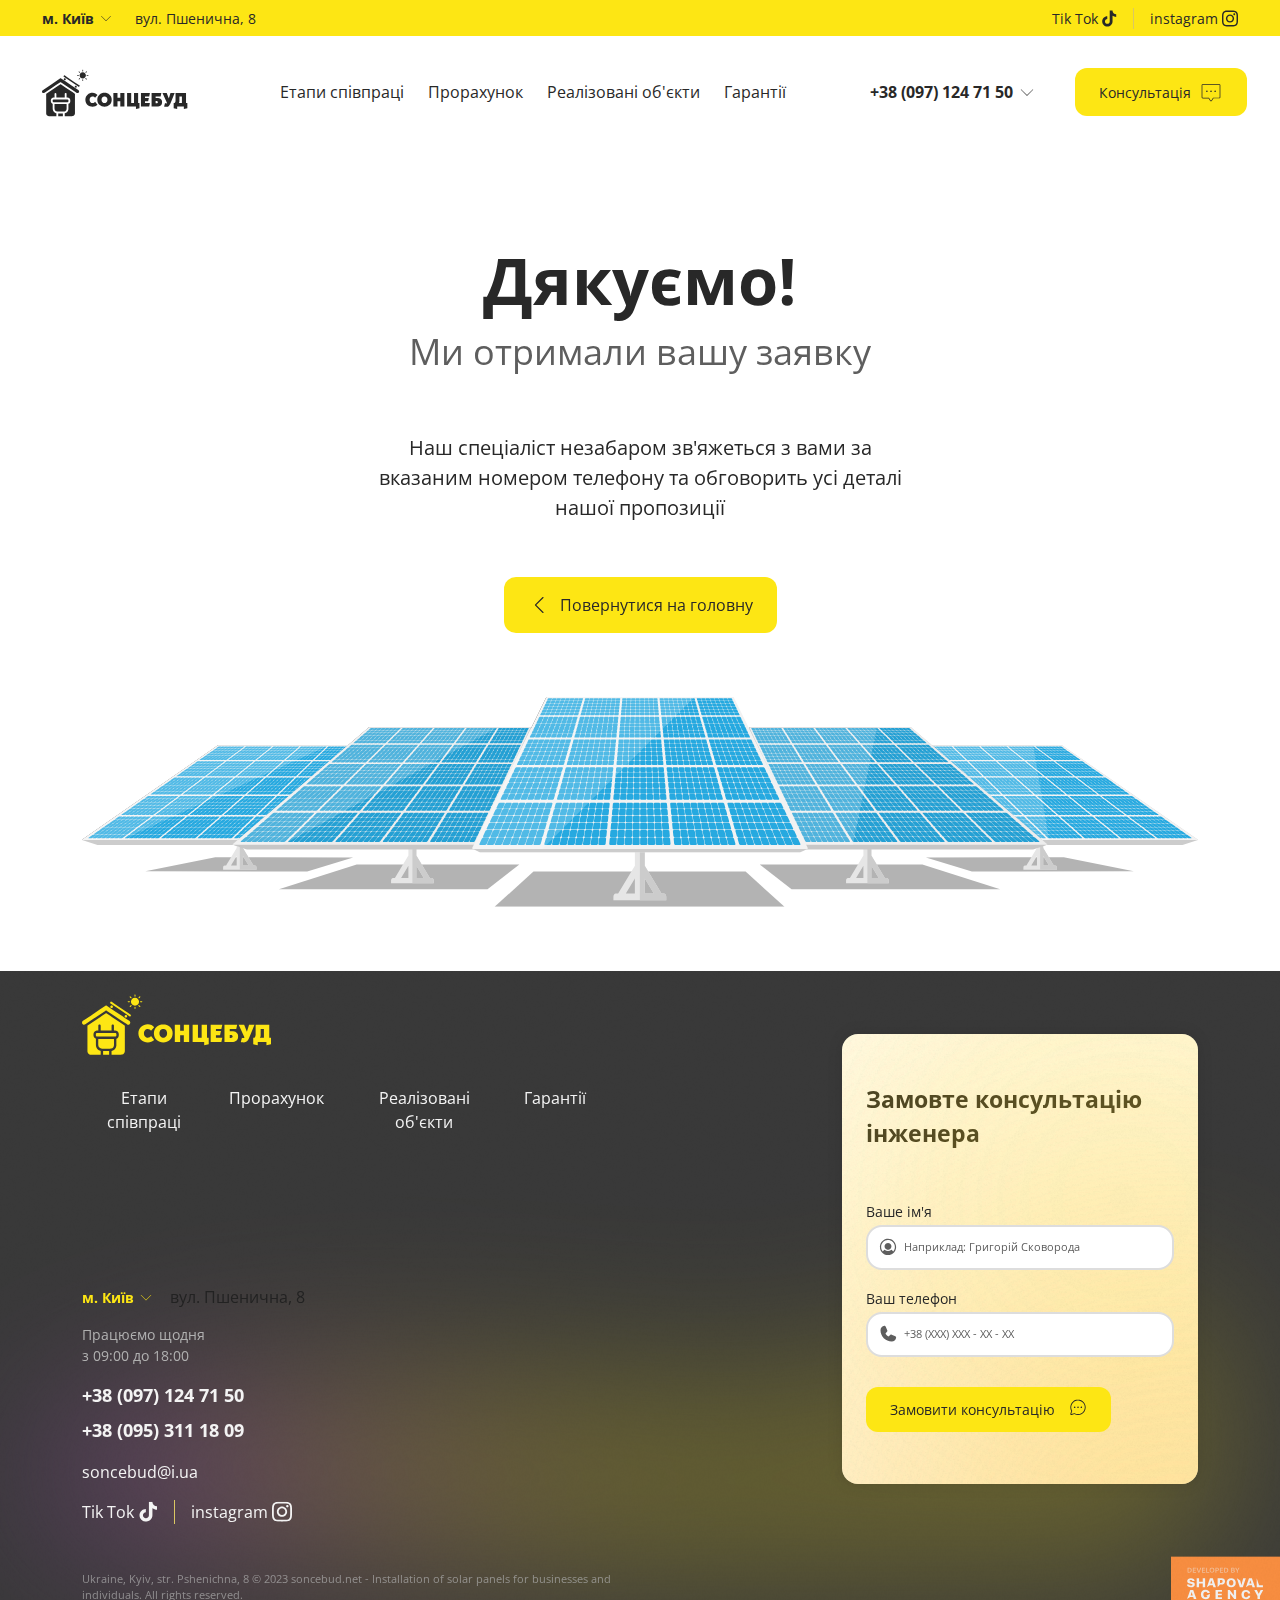
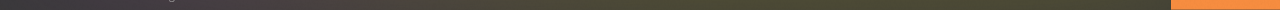
==== commit 0adf59e3: "ss" ====
--- a/feedback.html
+++ b/feedback.html
@@ -4,10 +4,12 @@
 <head>
     <meta charset="UTF-8">
     <meta name="viewport" content="width=device-width, initial-scale=1.0">
+    <link href="https://db.onlinewebfonts.com/c/5ab304ade0d4f62d027d12464ca69443?family=Apple+Color+Emoji" rel="stylesheet">
     <!-- <link rel="stylesheet" href="https://cdn.jsdelivr.net/npm/swiper@10/swiper-bundle.min.css" />
     <link rel="stylesheet" href="https://cdn.jsdelivr.net/gh/fancyapps/fancybox@3.5.7/dist/jquery.fancybox.min.css"> -->
     <link href="https://fonts.googleapis.com/css2?family=Open+Sans:wght@300;400;500;600;700;800&display=swap"
         rel="stylesheet">
+    <link rel="icon" type="image/x-icon" href="Favicon.png">
     <link rel="stylesheet" href="style/reset.css">
     <link rel="stylesheet" href="style/style.css">
     <title>Document</title>
@@ -30,12 +32,12 @@
                     <a href="index.html#about-us" class="btn-link">Гарантії</a>
                 </li>
             </ul>
-            <a href="#advice" class="header-btn-button">
+            <a href="#" class="header-btn-button consultation-btn">
                 Консультація
                 <img src="img/message.svg" alt="Консультація">
             </a>
             <div class="main-menu-flex">
-                <button class="submenu-trigger">м. Київ 
+                <button class="submenu-trigger">м. Київ
                     <img src="img/modal2.svg" alt="м. Київ ">
                 </button>
                 <p>вул. Пшенична, 8</p>
@@ -87,7 +89,31 @@
                     </li>
                 </ul>
             </div>
-          <!-- <button class="close-submenu"><img src="img/arrow.svg" alt=""></button> -->
+            <!-- <button class="close-submenu"><img src="img/arrow.svg" alt=""></button> -->
+        </div>
+        <div class="modal-consultation">
+            <div class="modal-consultation-container">
+                <h2>Замовлення консультації інженера</h2>
+                <form action="" id="ajax-contact-form4">
+                    <label for="modal-name">Ваше ім'я</label>
+                    <div class="form-input">
+                        <input type="text" id="modal-name" name="name" placeholder="Наприклад: Григорій Сковорода"
+                            required />
+                        <img src="img/form-name.svg" alt="Ваше ім'я">
+                    </div>
+                    <label for="modal-tel">Ваш телефон</label>
+                    <div class="form-input">
+                        <input type="tel" id="modal-tel" name="phone" placeholder="+38 (ХХХ) ХХХ - ХХ - ХХ" required />
+                        <img src="img/form-tel.svg" alt="Ваш телефон">
+                    </div>
+                    <input name="url" type="hidden">
+                    <div class="form-input-submit">
+                        <input type="submit" value="Зв'яжіться зі мною" name="submit">
+                        <img src="img/input-submit.svg" alt="submit">
+                    </div>
+                </form>
+                <img src="img/modal.png" alt="">
+            </div>
         </div>
     </div>
 
@@ -138,11 +164,11 @@
                     <p>вул. Пшенична, 8</p>
                 </div>
                 <div class="social-network">
-                    <a href="#">
+                    <a href="https://www.tiktok.com/@soncebud_?_t=8e7SXszs3Hx">
                         Tik Tok
                         <img src="img/tik-tok.svg" alt="Tik Tok">
                     </a>
-                    <a href="#">
+                    <a href="https://www.instagram.com/soncebud_/">
                         instagram
                         <img src="img/instagram.svg" alt="Tik Tok">
                     </a>
@@ -198,7 +224,7 @@
                     <div class="bar"></div>
                     <div class="bar"></div>
                     <div class="bar"></div>
-                  </div>
+                </div>
             </div>
         </header>
     </div>
@@ -206,15 +232,45 @@
     <section class="feedback-hero">
         <h1>Дякуємо!</h1>
         <h2>Ми отримали вашу заявку</h2>
-        <p>Наш спеціаліст незабаром зв'яжеться з вами за вказаним номером телефону та обговорить усі деталі нашої пропозиції</p>
+        <p>Наш спеціаліст незабаром зв'яжеться з вами за вказаним номером телефону та обговорить усі деталі нашої
+            пропозиції</p>
         <a href="index.html">
-            <img src="img/arrow.svg" alt="">    
+            <img src="img/arrow.svg" alt="">
             Повернутися на головну
         </a>
         <img src="img/feedback-hero.svg" alt="Дякуємо!">
     </section>
 
     <footer class="feedback-footer">
+        <div class="modal-consultation2">
+            <div class="modal-consultation-container">
+                <div class="modal-consultation2-logo">
+                    <img src="img/logo-mob.svg" alt="logo">
+                    <button class="modal-consultation-close"><img src="img/close.svg" alt=""></button>
+                </div>
+                <h2>Замовлення консультації інженера</h2>
+                <form action="" id="ajax-contact-form5">
+                    <label for="modal2-name">Ваше ім'я</label>
+                    <div class="form-input">
+                        <input type="text" id="modal2-name" name="name" placeholder="Наприклад: Григорій Сковорода"
+                            required />
+                        <img src="img/form-name.svg" alt="Ваше ім'я">
+                    </div>
+                    <label for="modal2-tel">Ваш телефон</label>
+                    <div class="form-input">
+                        <input type="tel" id="modal2-tel" name="phone" placeholder="+38 (ХХХ) ХХХ - ХХ - ХХ"
+                            required />
+                        <img src="img/form-tel.svg" alt="Ваш телефон">
+                    </div>
+                    <input name="url" type="hidden">
+                    <div class="form-input-submit">
+                        <input type="submit" value="Зв'яжіться зі мною" name="submit">
+                        <img src="img/input-submit.svg" alt="submit">
+                    </div>
+                </form>
+                <img src="img/modal.png" alt="">
+            </div>
+        </div>
         <div class="sub-menu sub-menu2">
             <div class="drop-down-menu">
                 <div class="modal-img modal-img2">
@@ -256,7 +312,7 @@
                     </li>
                 </ul>
             </div>
-          <button class="close-submenu modal-img2 "><img src="img/close2.svg" alt=""></button>
+            <button class="close-submenu modal-img2 "><img src="img/close2.svg" alt=""></button>
         </div>
         <div class="footer-position">
             <div class="footer-position1">
@@ -304,14 +360,14 @@
                             <a href="index.html#about-us">Гарантії</a>
                         </li>
                     </ul>
-                    <a href="#form" class="footer-content-btn">Замовити консультацію
+                    <button class="footer-content-btn consultation-btn2">Замовити консультацію
                         <img src="img/input-submit.svg" alt="submit">
-                    </a>
+                    </button>
                 </div>
                 <div class="footer-content-left-contact">
                     <div class="footer-content-left-contact-adress">
-                        <div class="submenu-trigger submenu-trigger2">м. Київ <svg xmlns="http://www.w3.org/2000/svg" width="16" height="17" viewBox="0 0 16 17"
-                                fill="none">
+                        <div class="submenu-trigger submenu-trigger2">м. Київ <svg xmlns="http://www.w3.org/2000/svg"
+                                width="16" height="17" viewBox="0 0 16 17" fill="none">
                                 <path
                                     d="M13.177 6.32155L8.17701 11.3215C8.1538 11.3448 8.12622 11.3632 8.09587 11.3758C8.06553 11.3884 8.03299 11.3949 8.00014 11.3949C7.96729 11.3949 7.93475 11.3884 7.9044 11.3758C7.87405 11.3632 7.84648 11.3448 7.82326 11.3215L2.82326 6.32155C2.80004 6.29832 2.78161 6.27074 2.76904 6.24039C2.75647 6.21005 2.75 6.17752 2.75 6.14467C2.75 6.11182 2.75647 6.07929 2.76904 6.04895C2.78161 6.0186 2.80004 5.99102 2.82326 5.9678C2.87017 5.92089 2.9338 5.89453 3.00014 5.89453C3.03299 5.89453 3.06551 5.901 3.09586 5.91357C3.12621 5.92614 3.15379 5.94457 3.17701 5.9678L8.00014 10.7909L12.8233 5.9678C12.8465 5.94457 12.8741 5.92614 12.9044 5.91357C12.9348 5.901 12.9673 5.89453 13.0001 5.89453C13.033 5.89453 13.0655 5.901 13.0959 5.91357C13.1262 5.92614 13.1538 5.94457 13.177 5.9678C13.2002 5.99102 13.2187 6.0186 13.2312 6.04895C13.2438 6.07929 13.2503 6.11182 13.2503 6.14467C13.2503 6.17752 13.2438 6.21005 13.2312 6.24039C13.2187 6.27074 13.2002 6.29832 13.177 6.32155Z"
                                     fill="#FDE614" />
@@ -365,11 +421,11 @@
                     <a href="mailto:soncebud@i.ua">soncebud@i.ua</a>
                     <div class="footer-content-left-social">
                         <div class="social-network">
-                            <a href="#">
+                            <a href="https://www.tiktok.com/@soncebud_?_t=8e7SXszs3Hx">
                                 Tik Tok
                                 <img src="img/tik-tok-white.svg" alt="Tik Tok">
                             </a>
-                            <a href="#">
+                            <a href="https://www.instagram.com/soncebud_/">
                                 instagram
                                 <img src="img/instagram-white.svg" alt="Tik Tok">
                             </a>
@@ -379,19 +435,21 @@
             </div>
             <div class="footer-form">
                 <h2>Замовте консультацію інженера</h2>
-                <form action="">
+                <form action="" id="ajax-contact-form3">
                     <label for="steps-name">Ваше ім'я</label>
                     <div class="form-input">
-                        <input type="text" id="steps-name" placeholder="Наприклад: Григорій Сковорода" required />
+                        <input type="text" id="steps-name" name="name" placeholder="Наприклад: Григорій Сковорода"
+                            required />
                         <img src="img/form-name.svg" alt="Ваше ім'я">
                     </div>
                     <label for="steps-tel">Ваш телефон</label>
                     <div class="form-input">
-                        <input type="text" id="steps-tel" placeholder="+38 (ХХХ) ХХХ - ХХ - ХХ" required />
+                        <input type="tel" id="steps-tel" name="phone" placeholder="+38 (ХХХ) ХХХ - ХХ - ХХ" required />
                         <img src="img/form-tel.svg" alt="Ваш телефон">
                     </div>
+                    <input name="url" type="hidden">
                     <div class="form-input-submit">
-                        <input type="submit" value="Замовити консультацію">
+                        <input type="submit" value="Замовити консультацію" name="submit">
                         <img src="img/input-submit.svg" alt="submit">
                     </div>
                 </form>
@@ -417,6 +475,9 @@
 
 
     <script src="https://cdnjs.cloudflare.com/ajax/libs/jquery/3.6.0/jquery.min.js"></script>
+    <script src="script/contactform.js"></script>
+    <script src="script/jquery.maskedinput.min.js"></script>
+    <script src="script/jquery.validate.min.js"></script>
     <!-- <script src="https://cdn.jsdelivr.net/gh/fancyapps/fancybox@3.5.7/dist/jquery.fancybox.min.js"></script>
     <script src="https://cdn.jsdelivr.net/npm/swiper@10/swiper-bundle.min.js"></script>
     <script src="script/case-box.js"></script>
@@ -430,83 +491,117 @@
     <script src="script/certificates-slider.js"></script>
     <script src="script/feedback-slider.js"></script> -->
 
-   
-    
+
+
 
     <script>
-        $(document).ready(function() {
-          $('.burger-icon').click(function() {
-            $(this).toggleClass('open');
-            $('.burger-menu').toggleClass('open');
-            $('.body').toggleClass('open');
-            $('.sub-menu').removeClass('open');
-          });
-        
-          $('.submenu-trigger').click(function() {
-            $('.sub-menu3').toggleClass('open');
-          });
-          $('.submenu-trigger2').click(function() {
-            $('.sub-menu2').toggleClass('open');
-          });
-          $('.submenu-trigger2').click(function() {
-            $('.body').toggleClass('open');
-          });
-        
-          $('.close-submenu').click(function() {
-            $('.sub-menu3').removeClass('open');
-          });
-        
-          $('.modal-img2').click(function() {
-            $('.body').removeClass('open');
-          });
-          $('.modal-img2').click(function() {
-            $('.sub-menu2').removeClass('open');
-          });
-        
-          $('.btn-link').click(function() {
-            $('.burger-menu').removeClass('open');
-            $('.burger-icon').removeClass('open');
-            $('.body').removeClass('open');
-            $('.sub-menu').removeClass('open');
-          });
-        });
-        
-            </script>
-        
-        <script>
-            const submenuTrigger = document.querySelector('.submenu-trigger');
-            const closeSubmenuHeader = document.querySelector('.close-submenu-header');
-            const burgerIcon = document.querySelector('.burger-icon');
-            const headerImages = document.querySelectorAll('.header-logo-none');
-            const burgerIcon2 = document.querySelector('.header-logo-mob');
-            const subMenu = document.querySelector('.sub-menu');
-        
-            submenuTrigger.addEventListener('click', () => {
-              headerImages.forEach(img => {
+        $(document).ready(function () {
+            $('.burger-icon').click(function () {
+                $(this).toggleClass('open');
+                $('.burger-menu').toggleClass('open');
+                $('.body').toggleClass('open');
+                $('.sub-menu').removeClass('open');
+            });
+
+            $('.submenu-trigger').click(function () {
+                $('.sub-menu3').toggleClass('open');
+            });
+            $('.submenu-trigger2').click(function () {
+                $('.sub-menu2').toggleClass('open');
+            });
+            $('.submenu-trigger2').click(function () {
+                $('.body').toggleClass('open');
+            });
+
+            $('.close-submenu').click(function () {
+                $('.sub-menu3').removeClass('open');
+            });
+
+            $('.modal-img2').click(function () {
+                $('.body').removeClass('open');
+            });
+            $('.modal-img2').click(function () {
+                $('.sub-menu2').removeClass('open');
+            });
+
+            $('.btn-link').click(function () {
+                $('.burger-menu').removeClass('open');
+                $('.burger-icon').removeClass('open');
+                $('.body').removeClass('open');
+                $('.sub-menu').removeClass('open');
+            });
+        });
+
+    </script>
+
+    <script>
+        const submenuTrigger = document.querySelector('.submenu-trigger');
+        const closeSubmenuHeader = document.querySelector('.close-submenu-header');
+        const burgerIcon = document.querySelector('.burger-icon');
+        const headerImages = document.querySelectorAll('.header-logo-none');
+        const burgerIcon2 = document.querySelector('.header-logo-mob');
+        const subMenu = document.querySelector('.sub-menu');
+
+        submenuTrigger.addEventListener('click', () => {
+            headerImages.forEach(img => {
                 img.style.display = 'none';
-              });
-              closeSubmenuHeader.style.display = 'block';
-            });
-          
-            closeSubmenuHeader.addEventListener('click', () => {
-              headerImages.forEach(img => {
+            });
+            closeSubmenuHeader.style.display = 'block';
+        });
+
+        closeSubmenuHeader.addEventListener('click', () => {
+            headerImages.forEach(img => {
                 burgerIcon2.style.display = 'block';
-              });
-              closeSubmenuHeader.style.display = 'none';
-            });
-          
-            burgerIcon.addEventListener('click', () => {
-              if (subMenu.classList.contains('open')) {
+            });
+            closeSubmenuHeader.style.display = 'none';
+        });
+
+        burgerIcon.addEventListener('click', () => {
+            if (subMenu.classList.contains('open')) {
                 if (burgerIcon.classList.contains('open')) {
-                  burgerIcon2.style.display = 'block';
-                  closeSubmenuHeader.style.display = 'none';
+                    burgerIcon2.style.display = 'block';
+                    closeSubmenuHeader.style.display = 'none';
                 } else {
-                  burgerIcon2.style.display = 'none';
-                  closeSubmenuHeader.style.display = 'none';
+                    burgerIcon2.style.display = 'none';
+                    closeSubmenuHeader.style.display = 'none';
                 }
-              }
-            });
-        </script>
+            }
+        });
+    </script>
+    <script>
+        const consultationBtns = document.querySelectorAll('.consultation-btn');
+        const modalConsultation = document.querySelector('.modal-consultation');
+        const modalCloseBtn = document.querySelector('.burger-icon');
+
+        consultationBtns.forEach(btn => {
+            btn.addEventListener('click', () => {
+                modalConsultation.classList.add('open');
+            });
+        });
+
+        modalCloseBtn.addEventListener('click', () => {
+            modalConsultation.classList.remove('open');
+        });
+    </script>
+
+    <script>
+        const consultationBtns2 = document.querySelectorAll('.consultation-btn2');
+        const body1 = document.querySelectorAll('.body');
+        const modalConsultation2 = document.querySelector('.modal-consultation2');
+        const modalCloseBtn2 = modalConsultation2.querySelector('.modal-consultation-close');
+
+        consultationBtns2.forEach(btn => {
+            btn.addEventListener('click', () => {
+                modalConsultation2.classList.add('open');
+                body1.classList.add('open');
+            });
+        });
+
+        modalCloseBtn2.addEventListener('click', () => {
+            modalConsultation2.classList.remove('open');
+            body1.classList.remove('open');
+        });
+    </script>
 </body>
 
 </html>--- a/style/style.css
+++ b/style/style.css
@@ -22,7 +22,18 @@
 svg {
     width: 100%;
 }
-
+.feedback-tittle-btn {
+    transition: all 0.5s;
+}
+.feedback-tittle-btn:hover {
+    transition: all 0.5s;
+    background: #F7BB6F !important;
+}
+
+.feedback-tittle-btn:active {
+    transition: all 0.5s;
+    background: #E9A33B !important;
+}
 button {
     border: none;
     background: transparent;
@@ -35,6 +46,16 @@
 }
 
 button:active {
+    transition: all 0.5s;
+    background: #E9A33B !important;
+}
+
+.request-submit:hover {
+    transition: all 0.5s;
+    background: #F7BB6F !important;
+}
+
+.request-submit:active {
     transition: all 0.5s;
     background: #E9A33B !important;
 }
@@ -271,20 +292,28 @@
     text-transform: uppercase;
     border-bottom: 1px solid #FAF3DE;
 }
+.adress-line > a {
+    color:#282828;
+    text-align: center;
+    font-size: 14px;
+    font-style: normal;
+    font-weight: 400;
+    line-height: 150%;
+}
 
 .drop-down-menu ul li img {
     width: 18px;
     height: 18px;
 }
 
-.drop-down-menu ul li:nth-of-type(1) {
+.drop-down-menu ul li:nth-of-type(1) a {
     color: #5E5E5E;
     font-size: 14px;
     font-style: normal;
     font-weight: 400;
     line-height: 150%;
     display: flex;
-    padding: 8px 16px;
+    padding: 8px 16px 8px 0;
     align-items: center;
     gap: 8px;
     align-self: stretch;
@@ -344,7 +373,8 @@
 .adress-line {
     display: flex;
     gap: 16px;
-    height: 53px;
+    height: 38px;
+    align-items: center;
 }
 
 .social-network {
@@ -700,6 +730,7 @@
     width: 961px;
     height: 622px;
     flex-shrink: 0;
+    top: 0;
     position: absolute;
 }
 
@@ -1373,16 +1404,19 @@
 
 .steps-right-column-box-emodji {
     display: flex;
-    width: 32px;
-    height: 32px;
-    padding: 0px 4px;
     justify-content: center;
     align-items: center;
     flex-shrink: 0;
+    font-size: 24px;
+    font-style: normal;
+    font-weight: 400;
+    line-height: 170%;
+    /* 40.8px */
 }
 
 .steps-right-column-box-emodji1 {
-    text-shadow: 0px 0px 25px #F90400;
+    box-shadow: 0px 0px 25px #F90400;
+    background: rgba(249, 4, 0, 0.3);
 }
 
 .steps-right-column-box-text {
@@ -1422,11 +1456,14 @@
 }
 
 .steps-right-column-box-emodji2 {
-    text-shadow: 0px 0px 25px #3261CC;
+    box-shadow: 0px 0px 25px #3261CC;
+    background: rgba(50, 97, 204, 0.3);
+    border-radius: 50%;
 }
 
 .steps-right-column-box-emodji3 {
-    text-shadow: 0px 0px 25px rgba(255, 169, 0, 0.75);
+    box-shadow: 0px 0px 25px rgba(255, 169, 0, 1);
+    background: rgba(255, 169, 0, 0.3);
 }
 
 .steps-right-column-box-img {
@@ -1442,11 +1479,13 @@
 }
 
 .steps-right-column-box-emodji4 {
-    text-shadow: 0px 0px 25px #FF9A9A;
+    box-shadow: 0px 0px 25px #FF9A9A;
+    background: rgba(255, 154, 154, 0.3);
 }
 
 .steps-right-column-box-emodji5 {
-    text-shadow: 0px 0px 25px rgba(4, 189, 25, 0.50);
+    box-shadow: 0px 0px 25px rgba(4, 189, 25, 1);
+    background: rgba(4, 189, 25, 0.3);
 }
 
 .steps-right-column-box-emodji6 {
@@ -1548,6 +1587,7 @@
     font-style: normal;
     font-weight: 400;
     line-height: 150%;
+    margin-bottom: 96px;
 }
 
 .request-left-box {
@@ -1912,6 +1952,7 @@
     position: relative;
     transition: all 0.5s;
 }
+
 .case-box-container {
     display: flex;
     width: 100%;
@@ -2049,10 +2090,6 @@
     object-fit: cover;
 }
 
-.case {
-    overflow: hidden;
-}
-
 .case-box-slider-item {
     cursor: pointer;
 }
@@ -2081,6 +2118,9 @@
     transform: translateY(200%);
     transition: all 0.5s;
     z-index: 10;
+}
+.certificates-tittle .about-us-left-tittle-logo-img>img {
+    object-fit: cover;
 }
 
 .case-box-slider-item-img-text a {
@@ -2232,7 +2272,7 @@
     justify-content: center;
     align-items: flex-start;
     align-content: flex-start;
-    gap: 16px;
+    gap: 24px;
     flex-wrap: wrap;
 }
 
@@ -2274,22 +2314,30 @@
     font-style: normal;
     font-weight: 400;
     line-height: 150%;
+    display: -webkit-box;
+    -webkit-box-orient: vertical;
+    -webkit-line-clamp: 5;
+    align-self: stretch;
+    overflow: hidden;
 }
 
 .argument-box-right-container-emodji {
     display: flex;
-    width: 32px;
-    height: 32px;
-    padding: 0px 4px;
     justify-content: center;
     align-items: center;
     position: absolute;
     right: 24px;
     top: 24px;
+    font-size: 24px;
+    font-style: normal;
+    font-weight: 400;
+    line-height: 170%;
+    /* 40.8px */
 }
 
 .argument-emodji1 {
-    text-shadow: 0px 0px 25px rgba(255, 169, 0, 1);
+    box-shadow: 0px 0px 25px rgba(255, 169, 0, 1);
+    background: rgba(255, 169, 0, 0.3);
 }
 
 .argument-tittle {
@@ -2301,10 +2349,21 @@
     position: relative;
     z-index: 5;
 }
-
+.novalid {
+    border: 2px solid #DE350B !important;
+}
+.valid {
+    border-radius: 16px;
+    border: 2px solid #DDD;
+    background: #FFF;
+    box-shadow: 0px 0px 4px 0px rgba(0, 0, 0, 0.25);
+}
 .argument-box-right-container-img {
     padding: 0;
     overflow: hidden;
+}
+.argument-box-right-container-img picture {
+    height: 100%;
 }
 
 .argument-box-right-container-img img {
@@ -2314,23 +2373,27 @@
 }
 
 .argument-emodji2 {
-    text-shadow: 0px 0px 25px rgba(191, 163, 121, 1);
+    box-shadow: 0px 0px 25px rgba(191, 163, 121, 1);
+    background: rgba(191, 163, 121, 0.3);
 }
 
 .argument-emodji3 {
-    text-shadow: 0px 0px 25px rgba(108, 157, 77, 1);
+    box-shadow: 0px 0px 25px rgba(108, 157, 77, 1);
+    background: rgba(108, 157, 77, 0.3);
 }
 
 .argument-emodji4 {
-    text-shadow: 0px 0px 25px rgba(255, 169, 0, 1);
+    box-shadow: 0px 0px 25px rgba(255, 169, 0, 1);
+    background: rgba(255, 169, 0, 0.3);
 }
 
 .argument-emodji5 {
-    text-shadow: 0px 0px 25px rgba(194, 90, 255, 1);
+    box-shadow: 0px 0px 25px rgba(194, 90, 255, 1);
+    background: rgba(194, 90, 255, 0.3);
 }
 
 .argument-emodji6 {
-    text-shadow: 0px 0px 25px #FFA010;
+    box-shadow: 0px 0px 25px #FFA010;
 }
 
 .about-us {
@@ -3138,11 +3201,72 @@
     position: relative;
     padding-top: 112px;
     box-sizing: border-box;
+    display: block;
+    margin: 0 auto;
+}
+.feedback-tittle {
+    margin: 0 auto 96px auto;
 }
 
 .feedback-tittle-left-right {
-    margin-bottom: -46px;
-    margin-right: -32px;
+    display: flex;
+    justify-content: center;
+    align-items: center;
+    border-radius: 16px;
+    background:#FFF;
+    overflow: hidden;
+    position: relative;
+    box-shadow: 0px 16px 32px 0px rgba(0, 0, 0, 0.05);
+}
+.feedback-tittle-left-right a {
+    position: absolute;
+    left: 0;
+    top: 0;
+    width: 100%;
+    height: 100%;
+}
+.feedback-tittle-left1 {
+    background: #4285F4;
+    display: flex;
+    padding: 5px 12px;
+    justify-content: center;
+    align-items: center;
+    gap: 5px;
+    align-self: stretch;
+    color:#FFF;
+    text-align: center;
+    font-size: 32px;
+    font-style: normal;
+    font-weight: 700;
+    line-height: 150%; /* 48px */
+}
+.feedback-tittle-left2 {
+    display: flex;
+    padding: 12px;
+    flex-direction: column;
+    justify-content: center;
+    align-items: flex-start;
+    gap: 12px;
+}
+.feedback-tittle-left2 p{
+    color:#868686;
+    text-align: center;
+    font-size: 18px;
+    font-style: normal;
+    font-weight: 700;
+    line-height: 24px;
+}
+.feedback-tittle-left2 span {
+    color:#868686;
+    text-align: center;
+    font-size: 11px;
+    font-style: normal;
+    font-weight: 400;
+    line-height: 150%; /* 16.5px */
+}
+.feedback-tittle-left2 img {
+    width: 78px;
+    height: 14px;
 }
 
 .feedback-item-content-tittle>img {
@@ -3245,7 +3369,9 @@
     font-size: 14px;
     font-style: normal;
     font-weight: 400;
-    line-height: 150%;
+    text-decoration: none;
+    line-height: 150%;
+    font-family: 'Open Sans', sans-serif;
 }
 
 .feedback-tittle-left-logo-img img {
@@ -3539,7 +3665,7 @@
     transition: all 0.5s;
 }
 
-.footer-content-left-contact-adress p {
+.footer-content-left-contact-adress > a {
     color: #F3F3F3;
     text-align: center;
     font-size: 14px;
@@ -3773,6 +3899,7 @@
 .sun {
     width: 334.607px;
     height: 334.607px;
+    top: 0;
     flex-shrink: 0;
     border-radius: 334.607px;
     position: absolute;
@@ -3819,15 +3946,19 @@
 .case-pagination {
     display: none;
 }
-.footer-content-left-contact-adress > div > img {
+
+.footer-content-left-contact-adress>div>img {
     display: none;
 }
+
 .footer-content-btn {
     display: none;
 }
+
 .swiper {
     overflow: visible;
 }
+
 .steps-flex {
     display: flex;
     min-width: 1200px;
@@ -3839,18 +3970,22 @@
     align-self: stretch;
     flex-wrap: wrap;
 }
+
 .feedback-item-container {
     display: flex;
     align-items: flex-start;
     gap: 8px;
     flex: 1 0 0;
 }
+
 .burger-menu {
-   display: none;
-}
+    display: none;
+}
+
 .about-us-left-tittle-logo-img {
     justify-content: flex-start;
 }
+
 .feedback-hero {
     display: flex;
     padding: 245px 0px 64px 0px;
@@ -3858,6 +3993,7 @@
     align-items: center;
     align-self: stretch;
 }
+
 .feedback-hero h1 {
     color: #282828;
     text-align: center;
@@ -3867,15 +4003,17 @@
     line-height: 110%;
     margin-bottom: 8px;
 }
+
 .feedback-hero h2 {
-    color:#5E5E5E;
+    color: #5E5E5E;
     text-align: center;
     font-size: 36px;
     font-style: normal;
     font-weight: 400;
-    line-height: 150%; 
+    line-height: 150%;
     margin-bottom: 54px;
 }
+
 .feedback-hero p {
     color: #282828;
     text-align: center;
@@ -3886,6 +4024,7 @@
     margin-bottom: 54px;
     width: 546px;
 }
+
 .feedback-hero a {
     display: flex;
     padding: 16px 24px;
@@ -3894,14 +4033,15 @@
     gap: 8px;
     text-decoration: none;
     border-radius: 12px;
-    background:#FDE614;
-    color:#282828;
+    background: #FDE614;
+    color: #282828;
     font-size: 16px;
     font-weight: 400;
     line-height: 150%;
     margin-bottom: 64px;
     transition: all 0.5s;
 }
+
 .feedback-hero a:hover {
     transition: all 0.5s;
     background: #F7BB6F !important;
@@ -3911,30 +4051,38 @@
     transition: all 0.5s;
     background: #E9A33B !important;
 }
+
 .feedback-footer {
     gap: 0;
     padding-top: 23px;
 }
+
 .feedback-footer .footer-content {
     margin-bottom: 47px;
 }
+
 .feedback-footer .footer-form {
     gap: 0;
     height: 450px;
 }
+
 .feedback-footer .footer-form h2 {
     margin-bottom: 40px;
 }
+
 .feedback-footer .footer-form form .form-input:nth-of-type(1) {
     margin-bottom: 8px;
 }
+
 .feedback-footer .footer-form form .form-input-submit input {
     font-size: 14px;
 }
+
 .feedback-footer .footer-form form .form-input-submit {
     padding: 12px 56px 12px 24px;
     margin-top: 30px;
 }
+
 .feedback-footer .form-input-submit img {
     position: absolute;
     top: 10px;
@@ -3942,37 +4090,191 @@
     width: 24px;
     height: 24px;
 }
+
 .burger-icon {
     display: none;
 }
+
 .modal-img2 {
     display: none;
 }
+
 .modal-img img {
     height: 35px;
     object-fit: cover;
     object-position: right;
 }
+
 .close-submenu-header {
     display: none;
 }
 
-
-
-
-
-
-
-
-
-
-
-
-
-
-
-
-
+.hero-right picture {
+    width: 100%;
+    height: 100%;
+    display: block;
+}
+
+.steps-right-column-box-img picture {
+    width: 100%;
+    height: 100%;
+}
+
+.modal-consultation {
+    list-style: none;
+    position: absolute;
+    top: 0px;
+    transform: translateX(100%);
+    width: 100%;
+    height: 100%;
+    transition: all 0.5s;
+    min-width: 320px;
+    max-width: 1199px;
+    right: 0;
+    background: #FFF;
+    z-index: 222;
+    overflow: hidden;
+    max-height: 100%;
+    height: auto;
+    padding-top: 32px;
+    box-sizing: border-box;
+}
+.modal-consultation.open {
+    display: block !important;
+    transform: translateX(0);
+    transition: all 0.5s;
+}
+.modal-consultation2-logo {
+    display: flex;
+    align-items: center;
+    width: 100%;
+    justify-content: space-between;
+    padding: 0 32px;
+    box-sizing: border-box;
+    margin-bottom: 40px;
+}
+.modal-consultation-close {
+    display: flex;
+    padding: 12px;
+    justify-content: center;
+    align-items: center;
+    gap: 8px;
+    border-radius: 4px;
+    background: #F7BB6F;
+    display: flex;
+    align-items: center;
+    justify-content: center;
+}
+.modal-consultation2 {
+    list-style: none;
+    position: absolute;
+    top: 0px;
+    transform: translateX(100%);
+    width: 100%;
+    height: 100%;
+    transition: all 0.5s;
+    min-width: 320px;
+    max-width: 1199px;
+    right: 0;
+    background: #FFF;
+    z-index: 222;
+    overflow: scroll;
+    max-height: 100%;
+    height: auto;
+    padding-top: 32px;
+    box-sizing: border-box;
+}
+.modal-consultation2.open {
+    display: block !important;
+    transform: translateX(0);
+    transition: all 0.5s;
+}
+.modal-consultation-container h2 {
+    color: #282828;
+    font-size: 16px;
+    font-style: normal;
+    padding: 0 32px;
+    box-sizing: border-box;
+    font-weight: 700;
+    line-height: 150%; /* 24px */
+    margin-bottom: 24px;
+}
+.modal-consultation-container > img {
+    height: 376px;
+    width: 100%;
+    object-fit: cover;
+}
+.modal-consultation-container .form-input-submit {
+    width: max-content;
+    margin-left: auto;
+    margin-right: 0;
+}
+#ajax-contact-form4 {
+    gap: 8px;
+    display: flex;
+    flex-direction: column;
+    padding: 0 32px;
+    box-sizing: border-box;
+}
+#ajax-contact-form5 {
+    gap: 8px;
+    display: flex;
+    flex-direction: column;
+    padding: 0 32px;
+    box-sizing: border-box;
+}
+.modal-consultation-container {
+    box-sizing: border-box;
+}
+.partners-box2 {
+    display: none;
+}
+.argument-tittle-img {
+    height: 63px;
+}
+.argument-tittle-img img {
+    height: 100%;
+    object-fit: cover;
+    object-position: right;
+}
+.argument-tittle {
+    width: 1116px;
+}
+.case-left-tittle-img {
+    height: 63px;
+}
+.case-left-tittle-img img {
+    height: 100%;
+    object-fit: cover;
+    object-position: right;
+}
+.request-left-tittle-img {
+    height: 63px;
+}
+.request-left-tittle-img img {
+    height: 100%;
+    object-fit: cover;
+    object-position: left;
+}
+.about-us-left-tittle-logo-img {
+    height: 63px;
+}
+.about-us-left-tittle-logo-img img {
+    height: 100%;
+    object-fit: cover;
+    object-position: right;
+}
+.feedback-tittle-left-logo-img {
+    height: 63px;
+}
+.feedback-tittle-left-logo-img img {
+    height: 100%;
+    object-fit: cover;
+    object-position: left;
+}
+.drop-down-menu {
+    box-shadow: 0px 0px 16px 0px rgba(0, 0, 0, 0.10);
+}
 
 
 
@@ -4195,6 +4497,7 @@
         gap: 8px;
         width: 100%;
     }
+
     .relevant-box-item-content {
         gap: 8px;
     }
@@ -4385,8 +4688,6 @@
 
     .steps-right-column-box-emodji {
         display: flex;
-        width: 24px;
-        height: 24px;
         justify-content: center;
         align-items: center;
     }
@@ -4729,6 +5030,7 @@
         min-width: 256px;
         box-sizing: border-box;
     }
+
     .case-box-container {
         display: flex;
         width: 256px;
@@ -4755,7 +5057,7 @@
     }
 
     .case-box-item-block1-container {
-        font-size: 9px;
+        font-size: 10px;
     }
 
     .case-box-item-block2 {
@@ -4824,7 +5126,9 @@
         font-weight: 700;
         text-align: left;
     }
-
+    .argument-tittle {
+        width: 100%;
+    }
     .argument-tittle-text {
         align-items: flex-start;
     }
@@ -4864,15 +5168,19 @@
         flex: 1 0 0;
         box-sizing: border-box;
     }
+
     .argument-box-right-container-text h4 {
         font-size: 13px;
     }
+
     .argument-box-right-container-text p {
         font-size: 13px;
     }
+
     .argument-box-right-container-img {
         padding: 0 !important;
     }
+
     .about-us {
         display: flex;
         min-width: 320px;
@@ -4886,16 +5194,19 @@
         flex-wrap: wrap;
         box-sizing: border-box;
     }
+
     .about-us-left-tittle-logo h2 {
         font-size: 20px;
         font-style: normal;
         font-weight: 700;
     }
+
     .about-us-left-tittle>p {
         font-size: 16px;
         font-style: normal;
         font-weight: 400;
     }
+
     .about-us-left-box {
         display: flex;
         flex-direction: column;
@@ -4903,24 +5214,29 @@
         gap: 16px;
         align-self: stretch;
     }
+
     .about-us-left-box-container-img {
         width: 24px;
         height: 24px;
     }
+
     .about-us-left-box-container-img img {
         width: 100%;
         height: 100%;
     }
+
     .about-us-left-box-container-text h4 {
         font-size: 14px;
         font-style: normal;
         font-weight: 700;
     }
+
     .about-us-left-box-container-text p {
         font-size: 13px;
-font-style: normal;
-font-weight: 400;
-    }
+        font-style: normal;
+        font-weight: 400;
+    }
+
     .about-us-right-content {
         display: flex;
         padding: 24px 16px 0px 16px;
@@ -4930,40 +5246,47 @@
         align-self: stretch;
         box-sizing: border-box;
     }
+
     .about-us-right {
         width: 100%;
         border-left: 8px solid #FDE614;
         border-radius: 8px;
     }
+
     .about-us-right-content p {
         font-size: 13px;
-font-style: normal;
-    }
+        font-style: normal;
+    }
+
     .about-us-right-content p span {
         font-size: 13px;
         font-style: normal;
     }
+
     .about-us-right-photo {
         height: 200px;
     }
+
     .about-us-right-photo2 {
         width: 72.679px;
-height: 23.21px;
-bottom: 16px;
-right: 16px;
-    }
+        height: 23.21px;
+        bottom: 16px;
+        right: 16px;
+    }
+
     .form-card {
         display: flex;
-    min-width: 320px;
-    max-width: 1199px;
-    padding: 16px 32px;
-    justify-content: center;
-    align-items: flex-start;
-    align-content: flex-start;
-    align-self: stretch;
-    flex-wrap: wrap;
-    box-sizing: border-box;
-    }
+        min-width: 320px;
+        max-width: 1199px;
+        padding: 16px 32px;
+        justify-content: center;
+        align-items: flex-start;
+        align-content: flex-start;
+        align-self: stretch;
+        flex-wrap: wrap;
+        box-sizing: border-box;
+    }
+
     .form-card-container {
         display: flex;
         padding: 32px 16px;
@@ -4974,6 +5297,7 @@
         flex-wrap: wrap;
         box-sizing: border-box;
     }
+
     .form-card-container-left {
         display: flex;
         min-width: 224px;
@@ -4983,71 +5307,83 @@
         gap: 24px;
         flex: 1 0 0;
     }
+
     .form-card-container-right {
         display: flex;
-min-width: 224px;
-max-width: 504px;
-padding: 24px 0px;
-flex-direction: column;
-align-items: flex-start;
-gap: 24px;
-flex: 1 0 0;
-    }
+        min-width: 224px;
+        max-width: 504px;
+        padding: 24px 0px;
+        flex-direction: column;
+        align-items: flex-start;
+        gap: 24px;
+        flex: 1 0 0;
+    }
+
     .form-card-container-left-logo {
         width: 72.679px;
-height: 23.21px;
-    }
+        height: 23.21px;
+    }
+
     .form-card-container-left-logo img {
         width: 100%;
         object-fit: cover;
     }
+
     .form-card-container-left-text {
         display: flex;
-flex-direction: column;
-align-items: flex-start;
-gap: 16px;
-align-self: stretch;
-    }
+        flex-direction: column;
+        align-items: flex-start;
+        gap: 16px;
+        align-self: stretch;
+    }
+
     .form-card-container-left-text h2 {
-        font-size: 16px;
-font-style: normal;
-font-weight: 700;
-    }
-    .form-card-container-left-text p {
-        font-size: 13px;
-font-style: normal;
-font-weight: 400;
-    }
-    .form-card-container-left-card {
-        display: flex;
-align-items: flex-start;
-align-content: flex-start;
-gap: 8px;
-align-self: stretch;
-flex-wrap: wrap;
-    }
-    .form-card-container-left-card-box {
-        display: flex;
-height: 95px;
-min-width: 175px;
-padding: 16px 24px 16px 8px;
-align-items: center;
-flex: 1 0 0;
-box-sizing: border-box;
-    }
-    .form-card-container-left-card-text h5 {
-        font-size: 14px;
-font-style: normal;
-font-weight: 600;
-    }
-    .form-card-container-left-card-text p {
-        font-size: 11px;
-    }
-    .form-card-container-right h2{
         font-size: 16px;
         font-style: normal;
         font-weight: 700;
     }
+
+    .form-card-container-left-text p {
+        font-size: 13px;
+        font-style: normal;
+        font-weight: 400;
+    }
+
+    .form-card-container-left-card {
+        display: flex;
+        align-items: flex-start;
+        align-content: flex-start;
+        gap: 8px;
+        align-self: stretch;
+        flex-wrap: wrap;
+    }
+
+    .form-card-container-left-card-box {
+        display: flex;
+        height: 95px;
+        min-width: 175px;
+        padding: 16px 24px 16px 8px;
+        align-items: center;
+        flex: 1 0 0;
+        box-sizing: border-box;
+    }
+
+    .form-card-container-left-card-text h5 {
+        font-size: 14px;
+        font-style: normal;
+        font-weight: 600;
+    }
+
+    .form-card-container-left-card-text p {
+        font-size: 11px;
+    }
+
+    .form-card-container-right h2 {
+        font-size: 16px;
+        font-style: normal;
+        font-weight: 700;
+    }
+
     .certificates {
         display: flex;
         min-width: 320px;
@@ -5059,32 +5395,41 @@
         align-self: stretch;
         box-sizing: border-box;
     }
+
     .certificates-tittle-text {
         align-items: flex-start;
     }
+
     .certificates-tittle {
         width: 100%;
         align-items: flex-start;
     }
+
     .certificates-tittle-text h2 {
         font-size: 20px;
-font-style: normal;
-font-weight: 700;
-text-align: left;
-    }
+        font-style: normal;
+        font-weight: 700;
+        text-align: left;
+    }
+
     .certificates-box-btn {
         display: none;
     }
+
     .certificates-item {
         display: block !important;
     }
+
     .certificates-container {
         flex-direction: row;
     }
+
     .certificates-slider {
         flex-direction: row;
         flex-wrap: nowrap;
-    }
+        gap: 0;
+    }
+
     .certificates-item {
         display: flex;
         width: 170px;
@@ -5097,13 +5442,16 @@
         height: 232px;
         opacity: 1;
     }
+
     .certificates-item img {
         object-fit: cover;
     }
+
     .certificates-item .certificates-item-btn {
         transform: translateY(0%);
         transition: all 0.5s;
     }
+
     .partners {
         display: flex;
         min-width: 320px;
@@ -5115,17 +5463,21 @@
         align-self: stretch;
         box-sizing: border-box;
     }
+
     .partners-tittle-left-img {
         width: 88.433px;
         height: 14px;
     }
+
     .partners-tittle-left-img img {
         width: 100%;
         height: 100%;
     }
+
     .partners-tittle-left>p {
         font-size: 13px;
     }
+
     .partners-tittle {
         display: flex;
         justify-content: space-between;
@@ -5136,14 +5488,17 @@
         flex-wrap: wrap;
         width: 100%;
     }
+
     .partners-tittle-right {
         width: 100%;
         align-items: flex-start;
     }
+
     .partners-tittle-right p {
         font-size: 13px;
         text-align: left;
     }
+
     .partners-box {
         display: flex;
         align-items: flex-end;
@@ -5154,12 +5509,13 @@
         width: 100%;
         flex-direction: row;
     }
+
     .partners-box-item {
         display: flex;
         height: 60px;
         min-width: 120px;
         max-width: 184px;
-        padding: 0px 33.003px 0px 33px;
+        padding: 0;
         justify-content: center;
         align-items: center;
         flex: 1 0 0;
@@ -5167,16 +5523,19 @@
         min-height: 60px;
         width: 100%;
     }
-    .partners-box-item img{
-        width: 100%;
+
+    .partners-box-item img {
+        width: 70%;
         max-width: 100%;
-        height: 100%;
+        height: 40%;
         object-fit: contain;
     }
+
     .partners-box-columm {
         flex-direction: column;
         width: 45%;
     }
+
     .feedback {
         display: flex;
         min-width: 320px;
@@ -5188,6 +5547,7 @@
         align-self: stretch;
         box-sizing: border-box;
     }
+
     .feedback-tittle {
         display: flex;
         align-items: flex-end;
@@ -5197,52 +5557,64 @@
         flex-wrap: wrap;
         width: 100%;
     }
+
     .feedback-tittle-left {
         display: flex;
-min-width: 256px;
-flex-direction: column;
-align-items: flex-start;
-gap: 24px;
-flex: 1 0 0;
-    }
+        min-width: 256px;
+        flex-direction: column;
+        align-items: flex-start;
+        gap: 24px;
+        flex: 1 0 0;
+    }
+
     .feedback-tittle-left-logo h2 {
         font-size: 20px;
-font-style: normal;
-font-weight: 700;
-text-align: left;
-    }
+        font-style: normal;
+        font-weight: 700;
+        text-align: left;
+    }
+
     .feedback-tittle-left-logo {
         align-items: flex-start;
     }
+
     .feedback-tittle-left>p {
         font-size: 16px;
     }
+
     .feedback-tittle-left-right {
         width: 176px;
         height: 91px;
     }
+
     .feedback-tittle-left-right img {
         width: 100%;
         height: 100%;
         object-fit: cover;
     }
+
     .certificates-pagination {
         display: flex;
-    flex-direction: row-reverse;
-    }
+        flex-direction: row;
+    }
+
     .feedback-box-btn {
         display: none;
     }
+
     .feedback-item {
         display: flex;
     }
+
     .feedback-slider {
         flex-direction: row;
         flex-wrap: initial;
     }
+
     .feedback-box {
         flex-direction: row;
     }
+
     .feedback-item {
         display: flex;
         min-width: 256px;
@@ -5254,28 +5626,35 @@
         flex: 1 0 0;
         box-sizing: border-box;
     }
+
     .feedback-item-content-tittle h3 {
         font-size: 13px;
     }
+
     .feedback-item-content-tittle {
         gap: 0;
         align-items: flex-start;
     }
+
     .feedback-item-content-tittle>img {
         width: 58px;
         height: 10px;
     }
+
     .feedback-item-content>span {
         font-size: 13px;
     }
+
     .feedback-item-link {
         width: 48px;
         height: 48px;
         padding: 0;
     }
+
     .feedback-item-content>p {
         font-size: 13px;
     }
+
     footer {
         display: flex;
         min-width: 320px;
@@ -5288,6 +5667,7 @@
         align-self: stretch;
         box-sizing: border-box;
     }
+
     .footer-content {
         display: flex;
         justify-content: space-between;
@@ -5297,6 +5677,7 @@
         align-self: stretch;
         flex-wrap: wrap;
     }
+
     .footer-copy {
         display: flex;
         padding-right: 0px;
@@ -5306,8 +5687,10 @@
         font-size: 11px;
         font-style: normal;
         font-weight: 400;
-        line-height: 150%; /* 16.5px */
-    }
+        line-height: 150%;
+        /* 16.5px */
+    }
+
     .footer-content-left {
         width: 100%;
         display: flex;
@@ -5316,32 +5699,39 @@
         align-items: flex-start;
         gap: 32px;
     }
+
     .footer-form {
         display: none;
     }
-    .footer-content-left-contact-adress > div > img {
-        display: flex;
-    }
-    .footer-content-left-contact-adress > div > svg {
+
+    .footer-content-left-contact-adress>div>img {
+        display: flex;
+    }
+
+    .footer-content-left-contact-adress>div>svg {
         display: none;
     }
+
     .footer-content-left-nav-img {
         width: 118.994px;
         height: 38px;
     }
+
     .footer-content-left-nav-img img {
         width: 100%;
         height: 100%;
     }
+
     .footer-content-left-nav ul {
         display: flex;
         flex-direction: column;
         align-items: flex-start;
         gap: 16px;
     }
+
     .footer-content-btn {
         display: flex;
-        color:#282828;
+        color: #282828;
         font-size: 14px;
         font-style: normal;
         font-weight: 400;
@@ -5356,12 +5746,15 @@
         border-radius: 12px;
         background: #FDE614;
     }
+
     .footer-content-left-nav ul li a {
         font-size: 14px;
     }
+
     .footer-content-left-contact-adress>div {
         color: #F3F3F3;
     }
+
     .footer-copy {
         position: relative;
         z-index: 5;
@@ -5369,60 +5762,74 @@
         width: 100%;
         margin-right: auto;
     }
+
     .steps {
         overflow: hidden;
     }
+
     .hero-left-container a img {
         display: none;
     }
+
     .hero-left-container-icon img {
         width: 24px;
         height: 24px;
     }
+
     .case-box-slider-item {
         gap: 0;
         padding: 0;
         min-width: unset;
     }
+
     .case-box-slider {
         gap: 0;
     }
+
     .hero-right-box {
         left: 50%;
         transform: translateX(-50%);
         width: 100%;
-        height: 485px;  
-    }
+        height: 485px;
+    }
+
     .hero-right-box-item1 {
         left: 50%;
         right: 50%;
         transform: translateX(-50%);
     }
+
     .hero-right-box-item2 {
         left: 50%;
         right: 50%;
         transform: translateX(-50%);
     }
+
     .hero-right-box-item3 {
         left: 50%;
         right: 50%;
         transform: translateX(-50%);
         bottom: 40px;
     }
+
     .steps-left-top-text {
         gap: 0px;
     }
+
     .steps-right-column-box {
         justify-content: initial;
     }
+
     .form-input-submit {
         padding: 12px 56px 12px 24px;
         font-size: 14px;
         margin: 5px auto 0 auto;
     }
+
     .form-input-submit img {
         top: 11px;
     }
+
     .steps-left-bottom-form-chat-img {
         display: flex;
         width: 32px;
@@ -5430,138 +5837,180 @@
         justify-content: center;
         align-items: center;
     }
+
     .steps-left-bottom-form-chat-img img {
         width: 100%;
         height: 100%;
         object-fit: cover;
     }
+
     .request {
         padding-top: 49px;
     }
+
     .request-left-tittle {
         margin-bottom: 48px;
     }
+
     .request-left>p {
         margin-bottom: 24px;
     }
+
     .request-left-box {
         gap: 0px;
     }
+
     .request-left-box-item {
         padding-bottom: 18px;
         gap: 8px;
     }
+
     .request {
         gap: 47px;
     }
+
     .request-right-form-container {
         gap: 6px;
     }
+
     .form-input-flex {
         margin-top: 9px;
     }
+
     .request-submit input {
         font-size: 14px;
     }
+
     .case-left-tittle {
         gap: 0px;
     }
+
     .case-box-container {
         gap: 23px;
     }
+
     .case-box-item-block1-container {
         padding: 4px;
     }
+
     .case-box-item-block1-container img {
         width: 12px;
         height: 12px;
     }
+
     .case-box-item-block1-container {
         font-size: 11px;
     }
+
     .case-pagination {
         margin-top: -30px;
     }
+
     .argument-tittle-text {
         gap: 0;
     }
+
     .argument-box-left {
         height: 418px;
     }
+
     .argument-box-right-container {
         justify-content: flex-start;
         padding: 35px 56px 24px 26px;
     }
+
     .about-us-left-tittle-logo {
         gap: 4px;
     }
+
     .about-us-left {
         gap: 33px;
     }
+
     .about-us-left-box-container {
         gap: 8px;
     }
+
     .about-us-right-content {
         padding: 16px 16px 0px 8px;
         gap: 37px;
 
     }
+
     .form-card-container-left-card-box {
         gap: 0;
     }
+
     .form-card-container-left-card-text {
         margin-top: 8px;
     }
-    .form-card-container-left-card-text p br{
+
+    .form-card-container-left-card-text p br {
         display: none;
     }
+
     .form-card-container-right {
         margin-top: 0;
     }
+
     .form-card-container-right h2 {
         font-size: 16px;
-font-style: normal;
-font-weight: 700;
-line-height: 150%; /* 24px */
-    }
+        font-style: normal;
+        font-weight: 700;
+        line-height: 150%;
+        /* 24px */
+    }
+
     .form-card-container-right {
         gap: 17px;
     }
+
     .form-card-container-right form .form-input-submit {
         margin-top: 20px;
     }
+
     .form-input input {
         border-radius: 8px;
     }
+
     .certificates {
         padding-top: 60px;
     }
+
     .certificates-tittle {
         gap: 8px;
     }
-    .certificates-pagination  {
+
+    .certificates-pagination {
         position: relative;
         z-index: 5;
         margin-top: 6px;
     }
+
     .partners {
         padding-top: 51px;
     }
+
     .partners-tittle-left {
         gap: 12px;
     }
+
     .partners-tittle-right {
         gap: 9px;
     }
+
     .partners-box-columm {
         gap: 16px;
     }
+
     .feedback-tittle-left-logo {
         gap: 4px;
     }
+
     .feedback-tittle-btn {
         padding: 9px 24px;
     }
+
     .feedback-tittle-left-right {
         width: 234px;
         height: 121px;
@@ -5569,60 +6018,75 @@
         margin-right: auto;
         margin-left: -29px;
     }
+
     .feedback {
         gap: 78px;
     }
+
     .feedback-item {
         display: block;
     }
+
     .feedback-item-container {
         display: flex;
     }
+
     .feedback-item-content-tittle h3 {
         margin-bottom: 7px;
     }
-    .feedback-pagination  {
+
+    .feedback-pagination {
         position: relative;
-    z-index: 5;
-    margin-top: 6px;
-    display: flex;
-    flex-direction: row-reverse;
-    }
+        z-index: 5;
+        margin-top: 6px;
+        display: flex;
+        flex-direction: row;
+    }
+
     .feedback {
         padding-bottom: 12px;
     }
+
     .footer-content-left {
         gap: 47px;
     }
+
     .footer-content-btn {
         padding: 10px 24px;
     }
+
     .footer-content-left-contact-adress {
         gap: 24px;
     }
+
     .footer-copy {
         width: 50%;
         margin-right: auto;
         margin-left: 0;
     }
+
     .label-company {
         z-index: 10;
     }
+
     footer {
         padding-bottom: 12px;
     }
-    .feedback-tittle-btn img{
+
+    .feedback-tittle-btn img {
         width: 24px;
         height: 24px;
     }
+
     .feedback-tittle-btn {
         gap: 14px;
     }
+
     .feedback {
         padding-bottom: 16px;
     }
-    
-    
+
+
 
 
 
@@ -5703,102 +6167,116 @@
         display: flex;
         align-items: center;
         justify-content: space-between;
-      }
-      
-      .burger-icon {
+    }
+
+    .burger-icon {
         display: flex;
         flex-direction: column;
         cursor: pointer;
-      }
-      
-      .bar {
-        width: 25px;
+    }
+
+    .bar {
+        width: 18px;
         height: 3px;
         background-color: #fff;
         margin: 3px 0;
-      }
-      
-      .main-menu {
+        border-radius: 6px;
+    }
+
+    .main-menu {
         list-style: none;
         display: flex;
         align-items: center;
         margin: 0;
         padding: 0;
-      }
-      
-      .main-menu li {
+    }
+
+    .main-menu li {
         margin-right: 20px;
-      }
-      
-      .sub-menu {
+    }
+
+    .sub-menu {
         list-style: none;
         position: absolute;
         top: 0px;
         transform: translateX(100%);
-        background-color: #444;
         width: 100%;
         height: 100%;
         padding: 20px;
         transition: all 0.5s;
-      }
-      .sub-menu2 .drop-down-menu {
+    }
+
+
+    .sub-menu2 .drop-down-menu {
         padding-top: 185px;
-      }
-      .modal-img2 {
+    }
+
+    .modal-img2 {
         top: 16px !important;
         display: block !important;
-      }
-      .sub-menu2.open {
+    }
+
+    .sub-menu2.open {
         display: block !important;
 
-      } 
-      .drop-down-menu ul li {
+    }
+
+    .drop-down-menu ul li {
         text-align: center;
         justify-content: center;
-      }
-      .sub-menu2 .modal-img2 {
+    }
+
+    .sub-menu2 .modal-img2 {
         display: block !important;
-      }
-      .main-menu .header-navs li {
+    }
+
+    .main-menu .header-navs li {
         margin-right: 0 !important;
-      }
-      .sub-menu.open {
+    }
+
+    .sub-menu.open {
         transform: translateX(0);
         background: blue;
         transition: all 0.5s;
-      }
-      
-      .sub-menu li {
+    }
+
+    .sub-menu li {
         margin-bottom: 10px;
-      }
-      
-      .close-submenu {
+    }
+
+    .close-submenu {
         cursor: pointer;
-      }
-      .burger-icon {
+    }
+
+    .burger-icon {
         display: flex;
         padding: 12px;
         justify-content: center;
         align-items: center;
         border-radius: 4px;
         background: #FDE614;
-      }
-      .bar {
+    }
+
+    .bar {
         background: black;
-        width: 24px;
-        height: 2px;
-        margin: 2px 0;
-      }
-      .top-container {
-        min-width:320px;
-      }
-      .certificates {
+        height: 2px !important;
+        margin: 2px 0 !important;
+    }
+
+    .top-container {
+        min-width: 320px;
+    }
+
+    .main-menu {
+        overflow: scroll;
+    }
+    .certificates-overvlow {
+        width: 100%;
         overflow: hidden;
-      }
-      .main-menu {
-        overflow: scroll;
-      }
-     .burger-menu {
+        padding: 30px 0;
+    }
+
+    .burger-menu {
         transform: translateY(-100%);
         display: flex;
         width: 100%;
@@ -5818,27 +6296,34 @@
         right: 0;
         left: auto;
         z-index: 100;
-      }
-      .burger-menu.open {
+    }
+
+    .burger-menu.open {
         transform: translateY(62px);
         transition: all 0.5s;
-      }
-      .burger-icon.open .bar:nth-child(2) {
-        transform: scaleX(0); /* Скрываем средний бар для анимации крестика */
-      }
-      
-      .burger-icon.open .bar:first-child {
-        transform: translateY(5px) rotate(45deg); /* Первый бар крестика */
-      }
-      
-      .burger-icon.open .bar:last-child {
-        transform: translateY(-7px) rotate(-45deg); /* Последний бар крестика */
-      }
-      .burger-icon.open {
+    }
+
+    .burger-icon.open .bar:nth-child(2) {
+        transform: scaleX(0);
+        /* Скрываем средний бар для анимации крестика */
+    }
+
+    .burger-icon.open .bar:first-child {
+        transform: translateY(5px) rotate(45deg);
+        /* Первый бар крестика */
+    }
+
+    .burger-icon.open .bar:last-child {
+        transform: translateY(-7px) rotate(-45deg);
+        /* Последний бар крестика */
+    }
+
+    .burger-icon.open {
         background: #F7BB6F;
         transition: all 0.5s;
-      }
-      .main-menu  {
+    }
+
+    .main-menu {
         display: flex;
         width: 100%;
         height: 812px;
@@ -5849,38 +6334,45 @@
         flex-direction: column;
         justify-content: center;
         align-items: center;
-      }
-      .main-menu .header-navs {
+    }
+
+    .main-menu .header-navs {
         display: flex !important;
         flex-direction: column;
         gap: 24px;
-      }
-      .main-menu .header-navs {
+    }
+
+    .main-menu .header-navs {
         text-align: center;
-      }
-      .main-menu .header-btn-button {
+    }
+
+    .main-menu .header-btn-button {
         margin-top: 24px;
         margin-bottom: 156px;
-      }
-      .header-navs .main-menu li {
+    }
+
+    .header-navs .main-menu li {
         margin-right: 0;
-      }
-      .submenu-trigger {
-        color:#0057FF;
+    }
+
+    .submenu-trigger {
+        color: #0057FF;
         font-size: 16px;
         font-style: normal;
         font-weight: 700;
-        line-height: 150%; 
+        line-height: 150%;
         display: flex;
         align-items: center;
         gap: 4px;
-      }
-      .main-menu-flex {
+    }
+
+    .main-menu-flex {
         display: flex;
         flex-direction: column;
         align-items: center;
-      }
-      .main-menu-flex p{
+    }
+
+    .main-menu-flex p {
         color: #282828;
         text-align: center;
         font-size: 14px;
@@ -5888,27 +6380,33 @@
         font-weight: 400;
         line-height: 150%;
         margin-top: 8px;
-      }
-      .main-menu-flex .footer-content-left-phone {
+    }
+
+    .main-menu-flex .footer-content-left-phone {
         margin-top: 16px;
-      }
-      .main-menu-flex a{
+    }
+
+    .main-menu-flex a {
         color: #282828;
         font-size: 18px;
         font-style: normal;
         font-weight: 700;
         line-height: 150%;
-      }
-      .body.open {
+    }
+
+    .body.open {
         overflow: hidden;
-      }
-      .hide-upper-band {
+    }
+
+    .hide-upper-band {
         transform: translateY(0px);
-      }
-      .sub-menu {
+    }
+
+    .sub-menu {
         background: #FFF !important;
-      }
-      .sub-menu .drop-down-menu {
+    }
+
+    .sub-menu .drop-down-menu {
         display: flex;
         position: static;
         width: 100%;
@@ -5918,24 +6416,29 @@
         padding: 0 32px 145px 32px;
         box-sizing: border-box;
     }
+
     .sub-menu .drop-down-menu h4 {
         text-align: center;
         justify-content: center;
     }
+
     .modal-img h2 {
         color: #282828;
         text-align: center;
         font-size: 20px;
         font-style: normal;
         font-weight: 700;
-        line-height: 150%; 
-    }
+        line-height: 150%;
+    }
+
     .sub-menu {
         padding: 0;
     }
+
     .modal-img {
         margin-top: 96px;
     }
+
     .close-submenu {
         position: absolute;
         top: 8px;
@@ -5945,21 +6448,25 @@
         justify-content: center;
         align-items: center;
         border-radius: 4px;
-        background:#FDE614;
-    }
+        background: #FDE614;
+    }
+
     .footer-content-left-contact-adress:hover .drop-down-menu.drop-down-menu2 {
         display: none;
     }
+
     .sub-menu {
         min-width: 320px;
         max-width: 1199px;
         right: 0;
         z-index: 222;
     }
+
     .modal-img2 {
         right: 32px;
         left: auto;
     }
+
     .hero-left-container-icon {
         display: flex;
         align-items: flex-start;
@@ -5968,16 +6475,20 @@
         align-self: stretch;
         flex-wrap: wrap;
     }
+
     .hero-left-container-icon p {
         min-width: 201px;
         width: calc(100% - 40px);
     }
+
     .relevant-tittle {
         align-items: center;
     }
+
     .relevant-tittle-img {
         margin: 0 auto;
     }
+
     .relevant-box {
         display: flex;
         align-items: flex-start;
@@ -5986,13 +6497,16 @@
         align-self: stretch;
         flex-wrap: wrap;
     }
+
     .steps-left-top-img {
         height: 35px;
     }
+
     .steps-left-top-img img {
         height: 100%;
         object-fit: cover;
     }
+
     .steps-flex {
         display: flex;
         align-items: flex-start;
@@ -6001,6 +6515,7 @@
         align-self: stretch;
         flex-wrap: wrap;
     }
+
     .steps-left {
         display: flex;
         min-width: 256px;
@@ -6011,6 +6526,7 @@
         flex: 1 0 0;
         flex-wrap: wrap;
     }
+
     .steps-right {
         display: flex;
         min-width: 256px;
@@ -6019,6 +6535,7 @@
         gap: 16px;
         flex: 1 0 0;
     }
+
     .request-right {
         display: flex;
         min-width: 256px;
@@ -6029,45 +6546,58 @@
         flex: 1 0 0;
         flex-wrap: wrap;
     }
+
     .sub-menu .close-submenu {
         display: none;
     }
+
     .sub-menu.open {
         transition: all 0.7s;
     }
-    footer .sub-menu.open{
+
+    footer .sub-menu.open {
         display: none;
     }
+
     .modal-img {
         width: 100%;
     }
+
     .modal-img img {
         width: 100%;
         margin-bottom: 8px;
     }
+
     .modal-img {
         margin-bottom: 23px;
     }
-    .drop-down-menu ul li img{
+
+    .drop-down-menu ul li img {
         display: none;
     }
+
     .drop-down-menu ul li {
         text-align: center;
     }
+
     .request-right {
         width: 100%;
         flex-direction: column;
     }
+
     .request-right-column {
         width: 100%;
         flex-direction: row;
     }
+
     .request-right-form {
         width: 100%;
     }
+
     .case-left-tittle-img {
         height: 35px;
     }
+
     .argument-box {
         display: flex;
         justify-content: center;
@@ -6078,6 +6608,7 @@
         flex-wrap: wrap;
         flex-direction: row;
     }
+
     .argument-box-right {
         display: flex;
         min-width: 256px;
@@ -6089,22 +6620,27 @@
         flex-wrap: wrap;
         width: 100%;
     }
+
     .argument-box-right-container-img {
         padding: 35px 56px 24px 26px !important;
     }
+
     .argument-box-right-container-img img {
         display: none;
     }
+
     .argument-box-right .argument-box-right-container:nth-of-type(2) {
         background: url(../img/argument-box-img1.png);
         background-repeat: no-repeat;
         background-size: cover;
     }
+
     .argument-box-right .argument-box-right-container:nth-of-type(7) {
         background: url(../img/argument-box-img2.png);
         background-repeat: no-repeat;
         background-size: cover;
     }
+
     .about-us-left {
         display: flex;
         min-width: 256px;
@@ -6114,36 +6650,45 @@
         flex: 1 0 0;
         width: 100%;
     }
+
     .about-us-right {
         display: flex;
-min-width: 256px;
-flex-direction: column;
-align-items: center;
-gap: -24px;
-flex: 1 0 0;
-    }
+        min-width: 256px;
+        flex-direction: column;
+        align-items: center;
+        gap: -24px;
+        flex: 1 0 0;
+    }
+
     .about-us-right-photo {
         width: 100%;
     }
+
     .about-us-left-tittle-logo {
         align-items: flex-start;
     }
-    .about-us-left-tittle-logo-img img{
+
+    .about-us-left-tittle-logo-img img {
         height: 35px;
     }
+
     .certificates-pagination {
         justify-content: center;
     }
+
     .partners-box-columm {
         flex-direction: row;
         width: 100%;
     }
+
     .feedback {
         padding-bottom: 64px;
     }
+
     .feedback-pagination {
         justify-content: center;
     }
+
     .footer-content-left-nav {
         display: flex;
         width: 256px;
@@ -6152,34 +6697,43 @@
         align-items: flex-start;
         gap: 16px;
     }
+
     .footer-content-left {
         justify-content: space-between;
         flex-direction: row;
         width: 100%;
     }
+
     .footer-content {
         width: 100%;
     }
+
     .request-left-box-item {
         border-bottom: 0;
     }
+
     .header {
         max-width: 100%;
         width: 100%;
     }
+
     .steps-flex {
         min-width: 320px;
         max-width: 100%;
     }
+
     .steps {
         overflow: visible;
     }
+
     .burger-menu .sub-menu .close-submenu {
         display: block;
     }
+
     .relevant-box-item {
         gap: 12px;
     }
+
     .feedback-hero {
         display: flex;
         padding: 166px 0 64px 0;
@@ -6188,94 +6742,509 @@
         align-self: stretch;
         overflow: hidden;
     }
+
     .feedback-hero h1 {
         font-size: 32px;
         padding: 0 32px;
         box-sizing: border-box;
         margin-bottom: 14PX;
     }
+
     .feedback-hero h2 {
         font-size: 23px;
         padding: 0 32px;
         box-sizing: border-box;
     }
+
     .feedback-hero p {
         font-size: 14px;
         width: 100%;
         max-width: 311px;
         box-sizing: border-box;
     }
+
     .feedback-hero a {
         font-size: 14px;
         padding: 12px 24px;
     }
-    .feedback-hero > img {
-        object-fit: cover;
+
+    .feedback-hero>img {
+        object-fit: fill;
         width: 100%;
         height: 105px;
     }
+
     .feedback-footer {
         padding-top: 65px;
         padding-bottom: 0;
     }
+
     .sub-menu2 {
         overflow: scroll;
     }
+
     .close-submenu-header {
         display: none;
     }
+
     .sub-menu2.open {
         z-index: 222222;
         top: 0;
         position: fixed;
     }
-}
+
+    .feedback-box {
+        gap: 0;
+    }
+
+    .feedback-item {
+        max-width: 100%;
+        max-height: 100%;
+        object-fit: cover;
+        width: 256px;
+    }
+
+    .certificates-item {
+        width: 170px !important;
+        min-width: auto;
+        max-width: max-content;
+        flex: none;
+    }
+
+    .certificates-slider {
+        width: auto;
+    }
+
+    .feedback {
+        padding-bottom: 103px !important;
+    }
+
+    .feedback-pagination {
+        position: absolute;
+        bottom: 63px !important;
+    }
+
+    .feedback-box {
+        width: auto;
+    }
+
+    .certificates-tittle .about-us-left-tittle-logo-img>img {
+        object-position: right;
+    }
+
+    .case-left-tittle-img>img {
+        object-position: right !important;
+    }
+
+    .hero-right picture img {
+        width: 100%;
+        height: 100%;
+    }
+    .partners {
+        overflow: hidden;
+    }
+    .hero-positon1 {
+        left: -170px;
+        top: 110px;
+        width: 1168.46px;
+        height: 385.605px;
+    }
+    .hero-positon2 {
+        width: 1741.346px;
+        height: 294.796px;
+        bottom: 540px;
+        left: -40%;
+    }
+    .hero-right picture img {
+        object-fit: contain;
+    }
+    .steps-left-top-img img {
+        object-position: left;
+    }
+    .form-input-submit {
+        margin-right: 0;
+        margin-left: auto;
+    }
+    .request-left-tittle-img {
+        height: 35px;
+    }
+    .request-left-tittle-img img {
+        width: 100%;
+        height: 100%;
+        object-fit: cover;
+        object-position: left;
+    }
+    .form-input-flex-box {
+        margin-left: auto;
+    }
+    .request-position1 {
+        width: 569.246px;
+        height: 569.246px;
+        border-radius: 569.246px;
+        left: 0;
+        bottom: 145px;
+        top: auto;
+        border-radius: 569.246px;
+        background: linear-gradient(189deg, rgba(253, 230, 20, 0.40) 0%, rgba(253, 230, 20, 0.00) 47.92%, rgba(241, 132, 25, 0.40) 100%);
+        filter: blur(125px);
+    }
+    .case-left-tittle-img img {
+        width: 100%;
+    height: 100%;
+    object-fit: cover;
+    }
+    .request-position1 svg {
+        display: none;
+    }
+    .argument-tittle-img {
+        height: 35px;
+    }
+    .argument-tittle-img img{
+        width: 100%;
+        height: 100%;
+        object-fit: cover;
+        object-position: right !important;
+    }
+    .case-box-slider-item:hover .case-box-slider-item-img-text {
+        transform: translate(-50%, 0%);
+        transition: all 0.5s;
+        left: 50%;
+        width: max-content;
+    }
+    .argument-position1 {
+        width: 100%;
+       
+        top: 0;
+        left: 0;
+        background: url(../img/icons1.svg);
+        background-repeat: no-repeat;
+        background-size: cover;
+    }
+    .case-position1 {
+        width: 100%;
+        height: 200%;
+        background: url(../img/icons2.svg);
+        background-repeat: no-repeat;
+        background-size: cover;
+    }
+    .case-position1 svg {
+        display: none;
+    }
+    .argument-position1 svg {
+        display: none;
+    }
+    .about-us-position1 {
+        width: 100%;
+        height: 200%;
+        background: url(../img/icons3.svg);
+        background-repeat: no-repeat;
+        background-size: cover;
+    }
+    .about-us-position1 svg{
+        display: none;
+    }
+    .certificates-position2 {
+        width: 342.922px;
+        height: 342.922px;
+        top: 90px;
+        right: 85px;
+        border-radius: 342.922px;
+        opacity: 0.5;
+        filter: blur(125px);
+    }
+    .case-left-tittle {
+        padding-right: 32px;
+        box-sizing: border-box;
+    }
+    .case-box-over {
+        width: 100%;
+        padding: 30px 0;
+        overflow: hidden;
+    }
+    .case {
+        padding-right: 0;
+    }
+    .certificates-position1 {
+        width: 184.451px;
+        height: 184.451px;
+        border-radius: 184.451px;
+        opacity: 0.5;
+        left: 170px;
+        bottom: 102px;
+        filter: blur(125px);
+    }
+    .certificates {
+        padding-right: 0;
+    }
+    .certificates-tittle {
+        padding-right: 32px;
+        box-sizing: border-box;
+    }
+    .partners-tittle {
+        display: flex;
+        justify-content: space-between;
+        align-items: flex-start;
+        align-content: flex-start;
+        row-gap: 24px;
+        align-self: stretch;
+        flex-wrap: wrap;
+    }
+    .partners-tittle-left {
+        display: flex;
+        min-width: 256px;
+        flex-direction: column;
+        align-items: flex-start;
+        gap: 8px;
+        flex: 1 0 0;
+    }
+    .partners-tittle-right {
+        display: flex;
+        min-width: 256px;
+        flex-direction: column;
+        justify-content: center;
+        align-items: flex-start;
+        gap: 8px;
+        flex: 1 0 0;
+    }
+    .partners-box-item {
+        border-radius: 8px;
+        background: #FFF;
+        box-shadow: 0px 1px 8px 0px rgba(0, 0, 0, 0.10);
+    }
+    .partners-box2 {
+        display: flex;
+    }
+    .partners-box {
+        display: none;
+    }
+    .partners-box2 {
+        display: flex;
+        align-items: flex-end;
+        align-content: flex-end;
+        gap: 16px;
+        align-self: stretch;
+        flex-wrap: wrap;
+    }
+    .feedback-tittle {
+        display: flex;
+        align-items: flex-end;
+        align-content: flex-end;
+        gap: 24px;
+        align-self: stretch;
+        flex-wrap: wrap;
+    }
+    .feedback-tittle-left {
+        display: flex;
+        min-width: 256px;
+        flex-direction: column;
+        align-items: flex-start;
+        gap: 24px;
+        flex: 1 0 0;
+    }
+    .feedback-tittle-left-right {
+        display: flex;
+        justify-content: center;
+        align-items: center;
+        margin: 0;
+        width: 176px;
+        height: 91px;
+    }
+    .feedback-tittle {
+        margin: 0;
+    }
+    .feedback-tittle-left1 {
+        width: 30%;
+    }
+    .feedback-tittle-left2 {
+        width: 70%;
+    }
+    .feedback-tittle-left-right img {
+        width: 78px;
+        height: 14px;
+    }
+    .feedback-tittle-left-logo {
+        width: 100%;
+    }
+    .feedback-tittle-left-logo-img {
+        height: 35px;
+    }
+    .feedback-tittle-left-logo-img img {
+        height: 100%;
+        object-fit: cover;
+        object-position: left;
+    }
+    .feedback-tittle-left2 {
+        box-sizing: border-box;
+        gap: 5px;
+    }
+    .feedback-tittle-btn {
+        padding: 12px 24px;
+    }
+    .feedback-position1 {
+        width: 1414.067px;
+        height: 200%;
+        bottom: 0;
+        left: -40%;
+        top: -150%;
+    }
+    .footer-content-left-nav-img {
+        margin-bottom: 24px;
+    }
+    .footer-content-left-nav ul {
+        margin-bottom: 24px;
+    }
+    .footer-position1 {
+        width: 1788.678px;
+        height: 438.805px;
+        top: -160px;
+    }
+    .sun {
+        transform: translate(5%, 20%);
+    }
+    .case-box-item-block1-container {
+        font-size: 9px;
+    }
+    .case-box-slider {
+        width: auto;
+    }
+    .certificates-item {
+        width: 170px !important;
+    }
+    .case {
+        padding-left: 0;
+    }
+    .case-left-tittle {
+        padding-left: 32px;
+        box-sizing: border-box;
+    }
+    .feedback-box {
+        width: 100%;
+    }
+    .feedback-pagination .swiper-pagination-bullet-active {
+        width: 10%;
+    }
+    .feedback-slider {
+        gap: 0;
+    }
+    .certificates {
+        padding-left: 0;
+    }
+    .certificates-tittle {
+        padding-left: 32px;
+        box-sizing: border-box;
+    }
+    .certificates-container {
+        width: 100%;
+        padding-left: 32px;
+        box-sizing: border-box;
+        gap: 0;
+    }
+    .certificates-pagination {
+        justify-content: center;
+        padding-left: 32px;
+        box-sizing: border-box;
+    }
+    .certificates-pagination .swiper-pagination-bullet-active {
+        width: 20%;
+    }
+    .case-box {
+        width: 100%;
+        box-sizing: border-box;
+        gap: 0;
+        display: block;
+    }
+    .case-box-slider {
+        width: auto;
+        flex-direction: row;
+        flex-wrap: nowrap;
+        gap: 0;
+        padding: 30px 0;
+        padding-left: 32px;
+        box-sizing: border-box;
+    }
+
+    .case-box {
+        width: 100%;
+        box-sizing: border-box;
+        overflow: hidden; /* Добавляем это свойство для обрезания лишнего контента */
+      }
+      .TitleProgectModal {
+        padding-right: 64px;
+      }
+      .topProgectModal {
+        padding-right: 0;
+      }
+      .case-box-slider {
+        width: auto;
+        display: flex;
+        flex-direction: row;
+        flex-wrap: nowrap;
+        gap: 0;
+        padding-left: 32px;
+        box-sizing: border-box;
+        transition: transform 0.3s ease; /* Добавляем анимацию перехода */
+      }
+      
+}
+
 @media (max-width: 768px) {
     .partners-box-columm {
         flex-direction: column;
         width: 45%;
     }
+
     .steps {
         padding-top: 70px;
     }
+
     .steps-left-bottom-form {
         padding-top: 97px;
     }
+
     .steps-left-bottom-promo-content-text {
         margin-top: 0;
     }
+
     .about-us {
         padding-top: 72px;
     }
+
     .about-us-right-photo {
         height: 223px;
     }
+
     .feedback {
         padding-bottom: 16px;
     }
+
     .hero-positon1 {
         width: 1168.46px;
         height: 385.605px;
         left: -197px;
     }
-    .hero-positon1 svg{
+
+    .hero-positon1 svg {
         width: 1168.46px;
         height: 385.605px;
     }
+
     .hero-positon2 {
         width: 1741.346px;
         height: 294.796px;
         left: 50%;
         right: 50%;
     }
+
     .hero-positon2 {
         left: -65%;
         right: 50%;
         bottom: 70%;
     }
+
     .steps-right-column2 {
         flex-direction: column;
     }
+
     .steps-flex {
         flex-direction: column;
         display: flex;
@@ -6288,193 +7257,313 @@
         max-width: 100%;
         min-width: 100%;
     }
+
     .steps-flex {
         padding: 0;
     }
+
     #filter0_f_324_6295 {
         height: 100%;
     }
+
     .request-position1 {
-        width: 500%;
-    }
-    .request-position {
-        overflow: hidden;
-    }
+        width: 100%;
+    }
+
+
     .argument-position1 {
         width: 500%;
     }
+
     .about-us-position1 {
         width: 500%;
     }
+
     .about-us-position1 {
         left: 50%;
-    transform: translateX(-50%);
-    }
-    .certificates {
-        overflow: visible;
-    }
-    .argument {
-        overflow: hidden;
-    }
-    .about-us {
-        overflow: hidden;
-    }
-    .certificates {
-        overflow: hidden;
-    }
-    .steps {
-        overflow: hidden;
-    }
+        transform: translateX(-50%);
+    }
+
+
     .footer-content-left {
         flex-wrap: wrap;
     }
+
     .footer-content-left-nav {
         gap: 32px;
     }
+
     .footer-content-left {
         gap: 48px;
     }
+
     .feedback-item {
         padding-top: 23px;
     }
+
     .about-us-left-tittle-logo-img img {
         height: 35px;
         object-fit: cover;
         object-position: left;
     }
+
     .case-left-tittle-img img {
         height: 35px;
         object-fit: cover;
         object-position: left;
     }
+
     .steps-left-top-img img {
         height: 35px;
         object-fit: cover;
         object-position: left;
     }
+
     .relevant-box-item {
         padding-left: 4px;
     }
+
     .relevant {
         gap: 32px;
     }
+
     .relevant-box-item {
         gap: 8px;
     }
+
     .relevant-box-top {
         gap: 48px;
     }
+
     .steps-left-top2 {
         gap: 4px;
     }
-    .request-right-form-container label{
+
+    .request-right-form-container label {
         margin-bottom: 5px;
     }
+
     .request-submit {
         padding: 12px 26px;
     }
+
     .form-input input {
         padding: 10px 12px 10px 36px;
     }
+
     .form-input img {
         width: 16px;
         height: 16px;
     }
+
     .form-input-submit {
         margin: 9px auto 0 auto;
     }
+
     .label-container {
         gap: 2px;
     }
+
     .label-container>img {
         width: 16px;
         height: 16px;
     }
+
     .argument-box-right-container-emodji {
         font-size: 24px;
         font-style: normal;
         font-weight: 400;
-        line-height: 170%; /* 40.8px */
+        line-height: 170%;
+        /* 40.8px */
         padding: 0;
     }
+
     .feedback {
         padding-bottom: 13px;
     }
+
     .argument-box-right-container:nth-of-type(4) {
         padding-top: 26px;
     }
+
     .about-us-left-box {
         gap: 18px
     }
+
     .partners {
         padding-top: 55px;
     }
+
     .feedback-item {
         padding-top: 18px;
     }
+
     .feedback-tittle-btn {
         padding: 11px 24px;
     }
+
     .certificates-tittle {
         gap: 15px;
     }
+
     .partners-tittle-left-img img {
         object-fit: cover;
     }
+
     .certificates-tittle-text {
         gap: 1px;
     }
+
     .certificates-item-btn {
         bottom: 30px;
         right: 23px;
     }
+
     .form-card-container-right form .form-input-submit {
         margin-top: 14px;
     }
+
     .form-card-container-right .form-input {
         margin-top: 3px;
     }
-    .form-card-container-left-card-box-emodji{
+
+    .form-card-container-left-card-box-emodji {
         font-size: 24px;
-font-style: normal;
-font-weight: 400;
-line-height: 170%; /* 40.8px */
-    }
+        font-style: normal;
+        font-weight: 400;
+        line-height: 170%;
+        /* 40.8px */
+    }
+
     .about-us-right-content {
         padding: 26px 16px 0px 8px;
     }
+
     .about-us-right-content {
         gap: 26px;
     }
+
     .about-us-right {
         margin-top: 0;
         box-sizing: border-box;
     }
+
     .argument-box-right-container:nth-of-type(6) {
         padding-top: 26px;
     }
+
     .argument-box-right-container:nth-of-type(8) {
         padding-top: 45px;
     }
+
     .about-us-left-tittle-logo {
         gap: 0;
     }
+
     .argument-box-right-container {
         padding: 35px 56px 24px 24px;
     }
+
     .argument-tittle {
         gap: 10px;
     }
+
     .argument-box-left {
         height: 423px;
     }
+
     .case-box-container {
         gap: 24px;
     }
+
     .case-left-tittle {
         gap: 7px;
     }
+
     .case-left-tittle-text {
         gap: 1px;
     }
+
+    .steps-right-column2 {
+        width: 100%;
+        flex-direction: row;
+    }
+    .steps-position2 {
+        width: 450px;
+        height: 729.406px;
+        border-radius: 729.406px;
+    }
+    .steps-position1 {
+        width: 100%;
+        height: 891.496px;
+        border-radius: 891.496px;
+    }
+    .form-input-submit {
+        margin-left: auto;
+        margin-right: 0;
+    }
+    .steps-left-bottom-promo {
+        height: 216px;
+        padding: 32px 16px;
+        gap: 16px;
+        box-sizing: border-box;
+    }
+    .case-pagination .swiper-pagination-bullet-active {
+        width: 5%;
+    }
+    .case-position1 {
+        width: 100%;
+        height: 100%;
+        background: url(../img/icons2.svg);
+        background-repeat: no-repeat;
+        background-size: cover;
+        top: 50%;
+    }
+    .argument-tittle {
+        width: 100%;
+    }
+    .certificates-pagination {
+        padding: 0 32px 0 0;
+        box-sizing: border-box;
+    }
+    .argument-position1 {
+        top: -5%;
+        width: 100%;
+    }
+    .argument {
+        overflow: initial;
+    }
+    .about-us-position1 {
+        width: 100%;
+    }
+    .about-us-right-content p span {
+        font-weight: 400;
+        color: #282828;
+    }
+    .form-card-container-position3 {
+        z-index: 4;
+        width: 100%;
+        height: 100%;
+        opacity: 0.5;
+    }
+    .form-card-container-right form .form-input-submit {
+        margin-right: auto;
+        margin-left: 0;
+    }
+    .certificates-position1 {
+        left: 0;
+    }
+    .form-card-container-position2 {
+        top: -260px;
+    }
+    .form-card-container-position1 {
+        top: auto;
+        bottom: -450px;
+    }
+    .feedback-position1 {
+        left: -230%;
+    }
+    .footer-copy {
+        width: 60%;
+    }
 }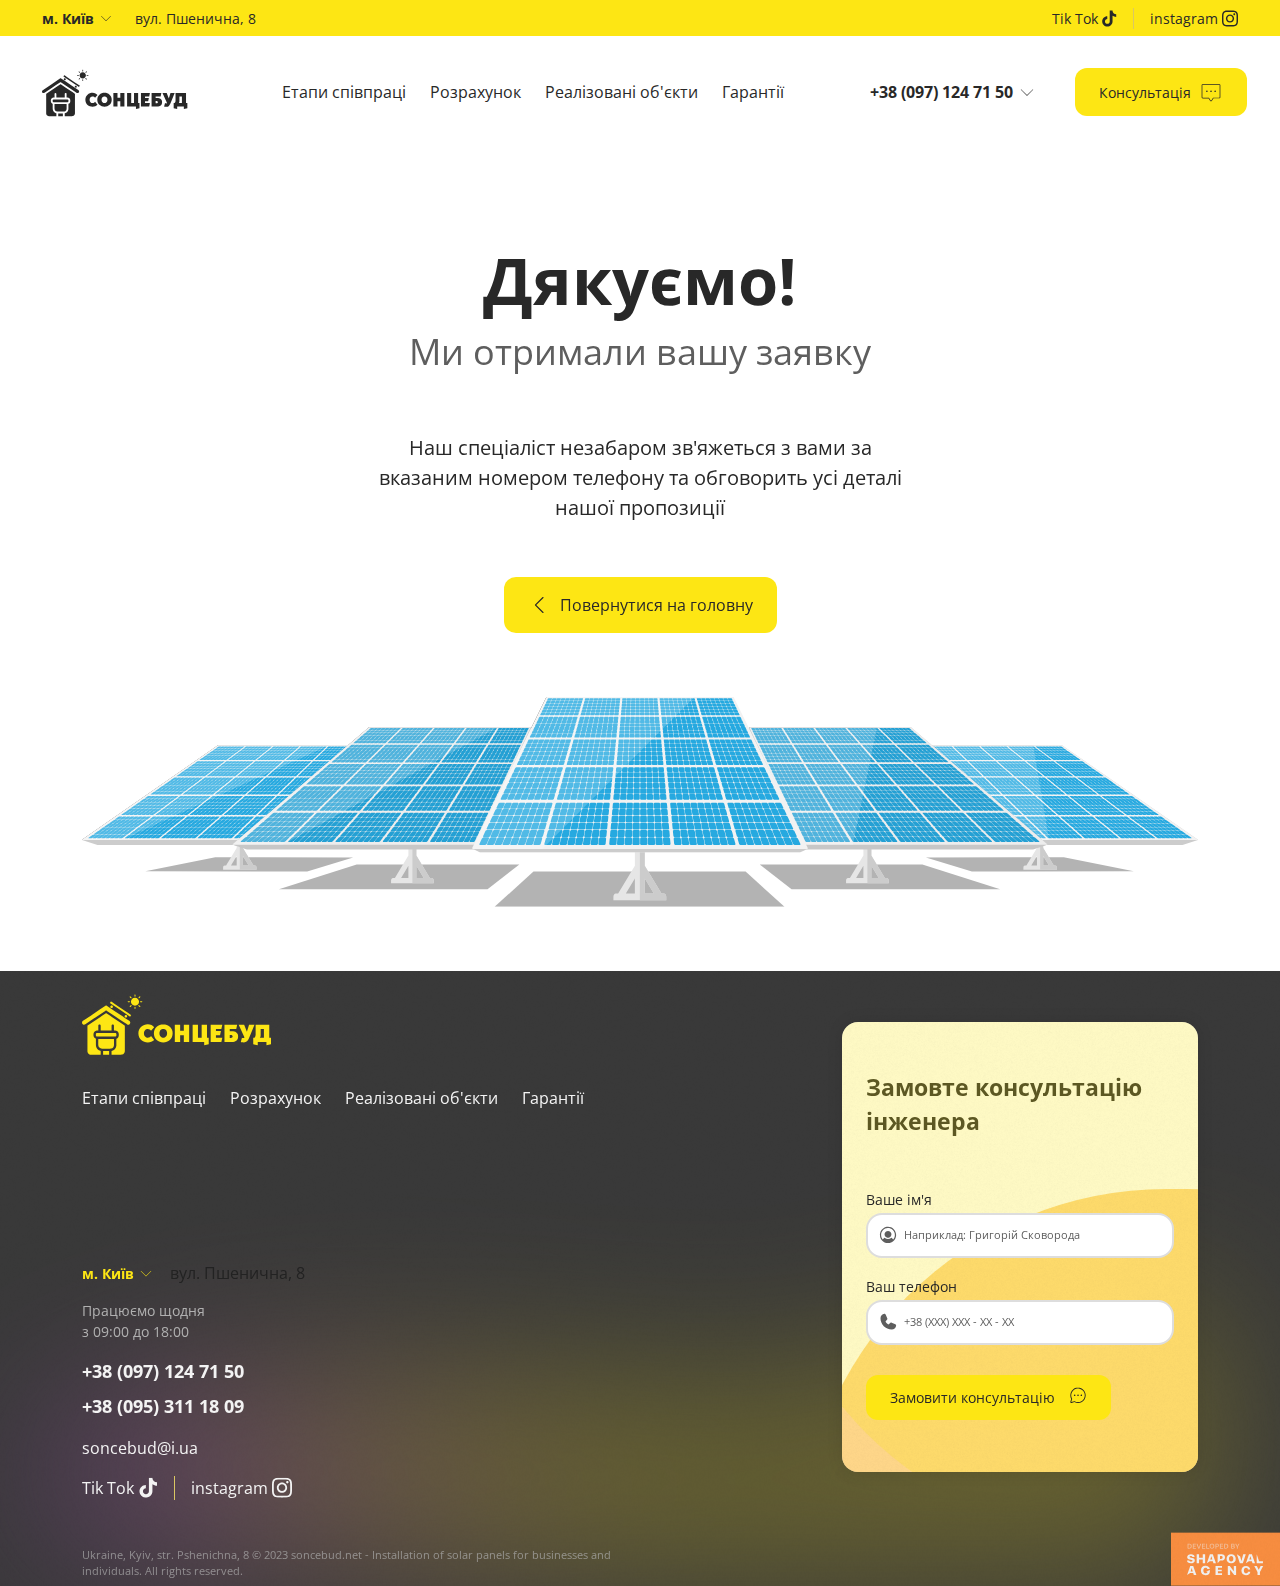
==== commit a1c08ccc: "sss" ====
--- a/feedback.html
+++ b/feedback.html
@@ -12,7 +12,8 @@
     <link rel="icon" type="image/x-icon" href="Favicon.png">
     <link rel="stylesheet" href="style/reset.css">
     <link rel="stylesheet" href="style/style.css">
-    <title>Document</title>
+    <title>Сонцебуд - сонячні станції для бізнесу та підприємств
+    </title>
 </head>
 
 <body class="body">
@@ -23,7 +24,7 @@
                     <a href="index.html#steps" class="btn-link">Етапи співпраці</a>
                 </li>
                 <li>
-                    <a href="index.html#request" class="btn-link">Прорахунок</a>
+                    <a href="index.html#request" class="btn-link">Розрахунок</a>
                 </li>
                 <li>
                     <a href="index.html#case" class="btn-link">Реалізовані об'єкти</a>
@@ -188,7 +189,7 @@
                         <a href="index.html#steps">Етапи співпраці</a>
                     </li>
                     <li>
-                        <a href="index.html#request">Прорахунок</a>
+                        <a href="index.html#request">Розрахунок</a>
                     </li>
                     <li>
                         <a href="index.html#case">Реалізовані об'єкти</a>
@@ -351,7 +352,7 @@
                             <a href="index.html#steps">Етапи співпраці</a>
                         </li>
                         <li>
-                            <a href="index.html#request">Прорахунок</a>
+                            <a href="index.html#request">Розрахунок</a>
                         </li>
                         <li>
                             <a href="index.html#case">Реалізовані об'єкти</a>
--- a/style/style.css
+++ b/style/style.css
@@ -22,9 +22,11 @@
 svg {
     width: 100%;
 }
+
 .feedback-tittle-btn {
     transition: all 0.5s;
 }
+
 .feedback-tittle-btn:hover {
     transition: all 0.5s;
     background: #F7BB6F !important;
@@ -34,6 +36,7 @@
     transition: all 0.5s;
     background: #E9A33B !important;
 }
+
 button {
     border: none;
     background: transparent;
@@ -268,6 +271,7 @@
     position: absolute;
     top: 36px;
     opacity: 0;
+    cursor: default;
     display: none;
 }
 
@@ -292,8 +296,9 @@
     text-transform: uppercase;
     border-bottom: 1px solid #FAF3DE;
 }
-.adress-line > a {
-    color:#282828;
+
+.adress-line>a {
+    color: #282828;
     text-align: center;
     font-size: 14px;
     font-style: normal;
@@ -373,7 +378,7 @@
 .adress-line {
     display: flex;
     gap: 16px;
-    height: 38px;
+    height: 46px;
     align-items: center;
 }
 
@@ -386,6 +391,7 @@
 .drop-down {
     display: flex;
     width: 77px;
+    height: 100%;
     align-items: center;
     color: #282828;
     text-align: center;
@@ -548,9 +554,6 @@
     z-index: 2;
 }
 
-.hero-positon1 svg {
-    filter: blur(125px);
-}
 
 .hero-positon2 {
     position: absolute;
@@ -559,9 +562,6 @@
     z-index: 2;
 }
 
-.hero-positon2 svg {
-    filter: blur(125px);
-}
 
 .hero-positon {
     position: absolute;
@@ -571,8 +571,12 @@
     top: 0;
 }
 
+.webp .hero-positon3 {
+    background-image: url(../img/Noise.webp);
+}
+
 .hero-positon3 {
-    background: url(../img/Noise.png);
+    background-image: url(../img/Noise.png);
     background-repeat: repeat;
     background-size: auto;
     opacity: 0.25;
@@ -756,17 +760,6 @@
     background: transparent;
 }
 
-.emodji1 {
-    text-shadow: 0px 0px 25px #F0D679;
-}
-
-.emodji2 {
-    text-shadow: 0px 0px 25px#FFA010;
-}
-
-.emodji3 {
-    text-shadow: 0px 0px 25px #78D245;
-}
 
 .hero-right-box-item-text {
     display: flex;
@@ -863,6 +856,7 @@
     align-items: flex-end;
     gap: 8px;
     align-self: stretch;
+    width: 100%;
 }
 
 .relevant-tittle h2 {
@@ -973,8 +967,12 @@
     top: 0;
 }
 
+.webp .steps-position3 {
+    background-image: url(../img/Noise.webp);
+}
+
 .steps-position3 {
-    background: url(../img/Noise.png);
+    background-image: url(../img/Noise.png);
     background-repeat: repeat;
     background-size: auto;
     width: 100%;
@@ -994,7 +992,6 @@
     border-radius: 553.006px;
     opacity: 0.5;
     background: #FDE614;
-    filter: blur(250px);
     position: absolute;
     left: 0;
     top: 485px;
@@ -1008,7 +1005,6 @@
     border-radius: 452.459px;
     opacity: 0.5;
     background: #DF8B28;
-    filter: blur(250px);
     position: absolute;
     right: 0;
     top: 717px;
@@ -1290,7 +1286,6 @@
     flex-shrink: 0;
     border-radius: 379.992px;
     background: #FDE614;
-    filter: blur(125px);
     position: absolute;
     right: -185px;
     top: -174px;
@@ -1302,16 +1297,18 @@
     height: 309.937px;
     flex-shrink: 0;
     background: #5B68DF;
-    filter: blur(200px);
     position: absolute;
     left: -54px;
     top: 100px;
     z-index: 1;
 }
 
+.webp .steps-left-bottom-promo-position4 {
+    background-image: url(../img/Noise.webp);
+}
 
 .steps-left-bottom-promo-position4 {
-    background: url(../img/Noise.png);
+    background-image: url(../img/Noise.png);
     background-repeat: repeat;
     background-size: auto;
     position: absolute;
@@ -1415,9 +1412,11 @@
 }
 
 .steps-right-column-box-emodji1 {
-    box-shadow: 0px 0px 25px #F90400;
-    background: rgba(249, 4, 0, 0.3);
-}
+    width: 32px;
+    height: 32px;
+}
+
+
 
 .steps-right-column-box-text {
     display: flex;
@@ -1456,14 +1455,13 @@
 }
 
 .steps-right-column-box-emodji2 {
-    box-shadow: 0px 0px 25px #3261CC;
-    background: rgba(50, 97, 204, 0.3);
-    border-radius: 50%;
+    width: 32px;
+    height: 32px;
 }
 
 .steps-right-column-box-emodji3 {
-    box-shadow: 0px 0px 25px rgba(255, 169, 0, 1);
-    background: rgba(255, 169, 0, 0.3);
+    width: 32px;
+    height: 32px;
 }
 
 .steps-right-column-box-img {
@@ -1479,17 +1477,18 @@
 }
 
 .steps-right-column-box-emodji4 {
-    box-shadow: 0px 0px 25px #FF9A9A;
-    background: rgba(255, 154, 154, 0.3);
+    width: 32px;
+    height: 32px;
 }
 
 .steps-right-column-box-emodji5 {
-    box-shadow: 0px 0px 25px rgba(4, 189, 25, 1);
-    background: rgba(4, 189, 25, 0.3);
+    width: 32px;
+    height: 32px;
 }
 
 .steps-right-column-box-emodji6 {
-    text-shadow: 0px 0px 25px #FFA010;
+    width: 32px;
+    height: 32px;
 }
 
 .request {
@@ -1523,9 +1522,17 @@
     width: 100%;
     height: 100%;
 }
+.request-position img{
+    width: 100%;
+    object-fit: cover;
+}
+
+.webp .request-position2 {
+    background-image: url(../img/Noise.webp);
+}
 
 .request-position2 {
-    background: url(../img/Noise.png);
+    background-image: url(../img/Noise.png);
     background-repeat: repeat;
     background-size: auto;
     position: absolute;
@@ -1842,8 +1849,12 @@
     top: 0;
 }
 
+.webp .case-position2 {
+    background-image: url(../img/Noise.webp);
+}
+
 .case-position2 {
-    background: url(../img/Noise.png);
+    background-image: url(../img/Noise.png);
     background-repeat: repeat;
     background-size: auto;
     position: absolute;
@@ -1936,14 +1947,30 @@
 .case-box-slider {
     display: flex;
     width: 1116px;
-    align-items: flex-start;
     flex-wrap: wrap;
     gap: 24px;
 }
 
 .case-box-slider-item {
     width: 356px;
-    height: 600px;
+
+}
+
+
+
+.case-box-container {
+    display: flex;
+    width: 100%;
+    height: 100%;
+    flex-direction: column;
+    align-items: flex-start;
+    gap: 32px;
+    flex-shrink: 0;
+    box-sizing: border-box;
+    border-radius: 16px;
+    background: #FFF;
+    position: relative;
+    transition: all 0.5s;
     padding: 32px 24px;
     box-sizing: border-box;
     border-radius: 16px;
@@ -1953,22 +1980,7 @@
     transition: all 0.5s;
 }
 
-.case-box-container {
-    display: flex;
-    width: 100%;
-    height: 100%;
-    flex-direction: column;
-    align-items: flex-start;
-    gap: 32px;
-    flex-shrink: 0;
-    box-sizing: border-box;
-    border-radius: 16px;
-    background: #FFF;
-    position: relative;
-    transition: all 0.5s;
-}
-
-.case-box-slider-item:hover {
+.case-box-slider-item:hover .case-box-container {
     transition: all 0.5s;
     border-radius: 16px;
     background: #FFF;
@@ -2119,6 +2131,7 @@
     transition: all 0.5s;
     z-index: 10;
 }
+
 .certificates-tittle .about-us-left-tittle-logo-img>img {
     object-fit: cover;
 }
@@ -2138,7 +2151,7 @@
 
 .case-box-item-block1-container {
     color: #686100;
-    font-size: 14px;
+    font-size: 12px;
     font-style: normal;
     font-weight: 400;
     line-height: 150%;
@@ -2179,8 +2192,12 @@
     height: 150%;
 }
 
+.webp .argument-position2 {
+    background-image: url(../img/Noise.webp);
+}
+
 .argument-position2 {
-    background: url(../img/Noise.png);
+    background-image: url(../img/Noise.png);
     background-repeat: repeat;
     background-size: auto;
     position: absolute;
@@ -2336,8 +2353,8 @@
 }
 
 .argument-emodji1 {
-    box-shadow: 0px 0px 25px rgba(255, 169, 0, 1);
-    background: rgba(255, 169, 0, 0.3);
+    width: 32px;
+    height: 32px;
 }
 
 .argument-tittle {
@@ -2349,19 +2366,23 @@
     position: relative;
     z-index: 5;
 }
+
 .novalid {
     border: 2px solid #DE350B !important;
 }
+
 .valid {
     border-radius: 16px;
     border: 2px solid #DDD;
     background: #FFF;
     box-shadow: 0px 0px 4px 0px rgba(0, 0, 0, 0.25);
 }
+
 .argument-box-right-container-img {
     padding: 0;
     overflow: hidden;
 }
+
 .argument-box-right-container-img picture {
     height: 100%;
 }
@@ -2373,27 +2394,28 @@
 }
 
 .argument-emodji2 {
-    box-shadow: 0px 0px 25px rgba(191, 163, 121, 1);
-    background: rgba(191, 163, 121, 0.3);
+    width: 32px;
+    height: 32px;
 }
 
 .argument-emodji3 {
-    box-shadow: 0px 0px 25px rgba(108, 157, 77, 1);
-    background: rgba(108, 157, 77, 0.3);
+    width: 32px;
+    height: 32px;
 }
 
 .argument-emodji4 {
-    box-shadow: 0px 0px 25px rgba(255, 169, 0, 1);
-    background: rgba(255, 169, 0, 0.3);
+    width: 32px;
+    height: 32px;
 }
 
 .argument-emodji5 {
-    box-shadow: 0px 0px 25px rgba(194, 90, 255, 1);
-    background: rgba(194, 90, 255, 0.3);
+    width: 32px;
+    height: 32px;
 }
 
 .argument-emodji6 {
-    box-shadow: 0px 0px 25px #FFA010;
+    width: 32px;
+    height: 32px;
 }
 
 .about-us {
@@ -2433,11 +2455,15 @@
     width: 100%;
 }
 
+.webp .about-us-position2 {
+    background-image: url(../img/Noise.webp);
+}
+
 .about-us-position2 {
     position: absolute;
     width: 100%;
     height: 100%;
-    background: url(../img/Noise.png);
+    background-image: url(../img/Noise.png);
     background-repeat: repeat;
     background-size: auto;
     top: 0;
@@ -2629,8 +2655,12 @@
     position: relative;
 }
 
+.webp .form-card-position {
+    background-image: url(../img/Noise.webp);
+}
+
 .form-card-position {
-    background: url(../img/Noise.png);
+    background-image: url(../img/Noise.png);
     background-repeat: repeat;
     background-size: auto;
     position: absolute;
@@ -2667,8 +2697,12 @@
 
 }
 
+.webp .form-card-container-position3 {
+    background-image: url(../img/Noise.webp);
+}
+
 .form-card-container-position3 {
-    background: url(../img/Noise.png);
+    background-image: url(../img/Noise.png);
     background-repeat: repeat;
     background-size: auto;
     opacity: 0.25;
@@ -2685,7 +2719,6 @@
     border-radius: 754.435px;
     opacity: 0.7;
     background: #FDAE14;
-    filter: blur(254.5px);
     position: absolute;
     top: 180px;
     right: -300px;
@@ -2698,7 +2731,6 @@
     border-radius: 721.104px;
     opacity: 0.35;
     background: #FDE614;
-    filter: blur(254.5px);
     position: absolute;
     bottom: 21px;
     left: -78px;
@@ -2776,7 +2808,6 @@
     justify-content: center;
     align-items: center;
     box-sizing: border-box;
-    text-shadow: 0px 0px 25px rgba(255, 213, 93, 0.75);
 }
 
 .form-card-container-left-card-text {
@@ -2841,8 +2872,12 @@
     left: 0;
 }
 
+.webp .certificates-position3 {
+    background-image: url(../img/Noise.webp);
+}
+
 .certificates-position3 {
-    background: url(../img/Noise.png);
+    background-image: url(../img/Noise.png);
     background-repeat: repeat;
     background-size: auto;
     opacity: 0.25;
@@ -2862,7 +2897,6 @@
     border-radius: 450px;
     opacity: 0.5;
     background: #FDE614;
-    filter: blur(250px);
     position: absolute;
     top: 231px;
     left: 0;
@@ -2875,7 +2909,6 @@
     border-radius: 550px;
     opacity: 0.5;
     background: #DF8B28;
-    filter: blur(250px);
     position: absolute;
     top: -72px;
     right: 92px;
@@ -3083,9 +3116,13 @@
     box-sizing: border-box;
 }
 
+.webp .partners::after {
+    background-image: url(../img/Noise.webp);
+}
+
 .partners::after {
     content: "";
-    background: url(../img/Noise.png);
+    background-image: url(../img/Noise.png);
     background-repeat: repeat;
     background-size: auto;
     opacity: 0.25;
@@ -3204,6 +3241,7 @@
     display: block;
     margin: 0 auto;
 }
+
 .feedback-tittle {
     margin: 0 auto 96px auto;
 }
@@ -3213,11 +3251,12 @@
     justify-content: center;
     align-items: center;
     border-radius: 16px;
-    background:#FFF;
+    background: #FFF;
     overflow: hidden;
     position: relative;
     box-shadow: 0px 16px 32px 0px rgba(0, 0, 0, 0.05);
 }
+
 .feedback-tittle-left-right a {
     position: absolute;
     left: 0;
@@ -3225,6 +3264,7 @@
     width: 100%;
     height: 100%;
 }
+
 .feedback-tittle-left1 {
     background: #4285F4;
     display: flex;
@@ -3233,13 +3273,15 @@
     align-items: center;
     gap: 5px;
     align-self: stretch;
-    color:#FFF;
+    color: #FFF;
     text-align: center;
     font-size: 32px;
     font-style: normal;
     font-weight: 700;
-    line-height: 150%; /* 48px */
-}
+    line-height: 150%;
+    /* 48px */
+}
+
 .feedback-tittle-left2 {
     display: flex;
     padding: 12px;
@@ -3248,22 +3290,26 @@
     align-items: flex-start;
     gap: 12px;
 }
-.feedback-tittle-left2 p{
-    color:#868686;
+
+.feedback-tittle-left2 p {
+    color: #868686;
     text-align: center;
     font-size: 18px;
     font-style: normal;
     font-weight: 700;
     line-height: 24px;
 }
+
 .feedback-tittle-left2 span {
-    color:#868686;
+    color: #868686;
     text-align: center;
     font-size: 11px;
     font-style: normal;
     font-weight: 400;
-    line-height: 150%; /* 16.5px */
-}
+    line-height: 150%;
+    /* 16.5px */
+}
+
 .feedback-tittle-left2 img {
     width: 78px;
     height: 14px;
@@ -3292,8 +3338,12 @@
     z-index: 2;
 }
 
+.webp .feedback-position2 {
+    background-image: url(../img/Noise.webp);
+}
+
 .feedback-position2 {
-    background: url(../img/Noise.png);
+    background-image: url(../img/Noise.png);
     background-repeat: repeat;
     background-size: auto;
     position: absolute;
@@ -3549,8 +3599,12 @@
     left: 0;
 }
 
+.webp .footer-position2 {
+    background-image: url(../img/Noise.webp);
+}
+
 .footer-position2 {
-    background: url(../img/Noise.png);
+    background-image: url(../img/Noise.png);
     background-repeat: repeat;
     background-size: auto;
     position: absolute;
@@ -3665,7 +3719,7 @@
     transition: all 0.5s;
 }
 
-.footer-content-left-contact-adress > a {
+.footer-content-left-contact-adress>a {
     color: #F3F3F3;
     text-align: center;
     font-size: 14px;
@@ -3824,7 +3878,6 @@
     border-radius: 754.435px;
     opacity: 0.5;
     background: #FDAE14;
-    filter: blur(254.5px);
     position: absolute;
     top: 167px;
     left: -42px;
@@ -3838,15 +3891,18 @@
     border-radius: 721.104px;
     opacity: 0.25;
     background: #FDE614;
-    filter: blur(254.5px);
     position: absolute;
     top: -186px;
     left: -78px;
     z-index: 1;
 }
 
+.webp .footer-form-position3 {
+    background-image: url(../img/Noise.webp);
+}
+
 .footer-form-position3 {
-    background: url(../img/Noise.png);
+    background-image: url(../img/Noise.png);
     background-repeat: repeat;
     background-size: auto;
     position: absolute;
@@ -4139,11 +4195,13 @@
     padding-top: 32px;
     box-sizing: border-box;
 }
+
 .modal-consultation.open {
     display: block !important;
     transform: translateX(0);
     transition: all 0.5s;
 }
+
 .modal-consultation2-logo {
     display: flex;
     align-items: center;
@@ -4153,6 +4211,7 @@
     box-sizing: border-box;
     margin-bottom: 40px;
 }
+
 .modal-consultation-close {
     display: flex;
     padding: 12px;
@@ -4165,6 +4224,7 @@
     align-items: center;
     justify-content: center;
 }
+
 .modal-consultation2 {
     list-style: none;
     position: absolute;
@@ -4184,11 +4244,13 @@
     padding-top: 32px;
     box-sizing: border-box;
 }
+
 .modal-consultation2.open {
     display: block !important;
     transform: translateX(0);
     transition: all 0.5s;
 }
+
 .modal-consultation-container h2 {
     color: #282828;
     font-size: 16px;
@@ -4196,19 +4258,23 @@
     padding: 0 32px;
     box-sizing: border-box;
     font-weight: 700;
-    line-height: 150%; /* 24px */
+    line-height: 150%;
+    /* 24px */
     margin-bottom: 24px;
 }
-.modal-consultation-container > img {
+
+.modal-consultation-container>img {
     height: 376px;
     width: 100%;
     object-fit: cover;
 }
+
 .modal-consultation-container .form-input-submit {
     width: max-content;
     margin-left: auto;
     margin-right: 0;
 }
+
 #ajax-contact-form4 {
     gap: 8px;
     display: flex;
@@ -4216,6 +4282,7 @@
     padding: 0 32px;
     box-sizing: border-box;
 }
+
 #ajax-contact-form5 {
     gap: 8px;
     display: flex;
@@ -4223,67 +4290,155 @@
     padding: 0 32px;
     box-sizing: border-box;
 }
+
 .modal-consultation-container {
     box-sizing: border-box;
 }
+
 .partners-box2 {
     display: none;
 }
+
 .argument-tittle-img {
     height: 63px;
 }
+
 .argument-tittle-img img {
     height: 100%;
     object-fit: cover;
     object-position: right;
 }
+
 .argument-tittle {
     width: 1116px;
 }
+
 .case-left-tittle-img {
     height: 63px;
 }
+
 .case-left-tittle-img img {
     height: 100%;
     object-fit: cover;
     object-position: right;
 }
+
 .request-left-tittle-img {
     height: 63px;
 }
+
 .request-left-tittle-img img {
     height: 100%;
     object-fit: cover;
     object-position: left;
 }
+
 .about-us-left-tittle-logo-img {
     height: 63px;
 }
+
 .about-us-left-tittle-logo-img img {
     height: 100%;
     object-fit: cover;
     object-position: right;
 }
+
 .feedback-tittle-left-logo-img {
     height: 63px;
 }
+
 .feedback-tittle-left-logo-img img {
     height: 100%;
     object-fit: cover;
     object-position: left;
 }
+
 .drop-down-menu {
     box-shadow: 0px 0px 16px 0px rgba(0, 0, 0, 0.10);
 }
-
-
-
-
-
-
-
-
-
+.hero-positon img {
+    width: 100%;
+
+    object-fit: cover;
+    position: absolute;
+    left: 0;
+    top: 0;
+    z-index: 1;
+}
+.steps-position img {
+    width: 100%;
+    object-fit: cover;
+    position: absolute;
+    left: 0;
+    top: 0;
+    z-index: 1;
+}
+.case-position img {
+    width: 100%;
+    object-fit: cover;
+    position: absolute;
+    left: 0;
+    top: 0;
+    z-index: 1;
+}
+.argument-position img {
+    width: 100%;
+    object-fit: cover;
+    position: absolute;
+    left: 0;
+    top: -20%;
+    z-index: 1;
+}
+.about-us-position img {
+    width: 100%;
+    object-fit: cover;
+    position: absolute;
+    left: 0;
+    top: 0;
+    z-index: 1;
+}
+.certificates-position img {
+    width: 100%;
+    object-fit: cover;
+    position: absolute;
+    left: 0;
+    top: 0;
+    z-index: 1;
+}
+.feedback-position img {
+    width: 100%;
+    object-fit: cover; 
+    position: absolute;
+    left: 0;
+   bottom: 0;
+    z-index: 1;
+}
+.footer-position img {
+    width: 100%;
+    object-fit: cover;
+    position: absolute;
+    left: 0;
+    top: 0;
+    z-index: 1;
+}
+.form-card-container-position img {
+    width: 100%;
+    height: 100%;
+    object-fit: cover;
+    position: absolute;
+    left: 0;
+    top: 0;
+    z-index: 1;
+}
+.steps-left-bottom-promo-position img{
+    width: 100%;
+    height: 100%;
+    object-fit: cover;
+    position: absolute;
+    left: 0;
+    top: 0;
+    z-index: 1;
+}
 
 
 
@@ -4310,7 +4465,20 @@
     .upper-band {
         display: none;
     }
-
+    .steps {
+        position: relative;
+    }
+    .certificates-position img {
+        height: 100%;
+    }
+    .steps-position {
+        background: url(../img/test2.png);
+        background-repeat: no-repeat;
+        background-size: cover;
+    }
+    .steps-position img{
+        display: none;
+    }
     .header {
         display: flex;
         min-width: 320px;
@@ -4982,7 +5150,7 @@
     }
 
     .case {
-        display: flex;
+        display: block;
         min-width: 320px;
         max-width: 1199px;
         padding: 64px 32px;
@@ -4991,6 +5159,7 @@
         gap: 64px;
         align-self: stretch;
         box-sizing: border-box;
+        width: 100%;
     }
 
     .case-pagination {
@@ -5026,21 +5195,33 @@
     }
 
     .case-box-slider-item {
-        width: 256px;
+        width: 276px;
         min-width: 256px;
         box-sizing: border-box;
     }
 
+    .progectSlideInner {
+        padding: 10px;
+    }
+
     .case-box-container {
         display: flex;
-        width: 256px;
-        min-width: 256px;
         padding: 16px;
         flex-direction: column;
         align-items: flex-start;
         gap: 24px;
         box-sizing: border-box;
-    }
+        box-shadow: 0px 0px 16px 0px rgba(0, 0, 0, 0.05);
+    }
+
+    .case-box-slider-item:hover .case-box-container {
+        transition: all 0.5s;
+        border-radius: 16px;
+        background: #FFF;
+        box-shadow: 0px 0px 16px 0px rgba(0, 0, 0, 0.15);
+    }
+
+
 
     .case-box-slider-item h3 {
         display: -webkit-box;
@@ -5126,9 +5307,11 @@
         font-weight: 700;
         text-align: left;
     }
+
     .argument-tittle {
         width: 100%;
     }
+
     .argument-tittle-text {
         align-items: flex-start;
     }
@@ -5326,7 +5509,6 @@
 
     .form-card-container-left-logo img {
         width: 100%;
-        object-fit: cover;
     }
 
     .form-card-container-left-text {
@@ -5903,7 +6085,7 @@
     }
 
     .case-pagination {
-        margin-top: -30px;
+        margin-top: 30px;
     }
 
     .argument-tittle-text {
@@ -6270,6 +6452,7 @@
     .main-menu {
         overflow: scroll;
     }
+
     .certificates-overvlow {
         width: 100%;
         overflow: hidden;
@@ -6324,13 +6507,18 @@
     }
 
     .main-menu {
-        display: flex;
         width: 100%;
-        height: 812px;
+        height: calc(100vh - 65px);
         min-width: 320px;
         max-width: 1199px;
-        overflow: visible;
+        overflow: scroll;
         padding-bottom: 0px;
+        display: block;
+    }
+
+    .mainInnerMenu {
+        min-height: 812px;
+        display: flex;
         flex-direction: column;
         justify-content: center;
         align-items: center;
@@ -6629,17 +6817,26 @@
         display: none;
     }
 
+    /* 
+    .webp .argument-box-right .argument-box-right-container:nth-of-type(2) {
+        background-image: url(../img/argument-box-img1.webp);
+    }
+
     .argument-box-right .argument-box-right-container:nth-of-type(2) {
-        background: url(../img/argument-box-img1.png);
+        background-image: url(../img/argument-box-img1.png);
         background-repeat: no-repeat;
         background-size: cover;
     }
 
+    .webp .argument-box-right .argument-box-right-container:nth-of-type(7) {
+        background-image: url(../img/argument-box-img2.webp);
+    }
+
     .argument-box-right .argument-box-right-container:nth-of-type(7) {
-        background: url(../img/argument-box-img2.png);
+        background-image: url(../img/argument-box-img2.png);
         background-repeat: no-repeat;
         background-size: cover;
-    }
+    } */
 
     .about-us-left {
         display: flex;
@@ -6668,8 +6865,12 @@
         align-items: flex-start;
     }
 
+    .about-us-left-tittle-logo-img {
+        height: 35px;
+    }
+
     .about-us-left-tittle-logo-img img {
-        height: 35px;
+        height: 100%;
     }
 
     .certificates-pagination {
@@ -6840,43 +7041,53 @@
         width: 100%;
         height: 100%;
     }
+
     .partners {
         overflow: hidden;
     }
+
     .hero-positon1 {
         left: -170px;
         top: 110px;
         width: 1168.46px;
         height: 385.605px;
     }
+
     .hero-positon2 {
         width: 1741.346px;
         height: 294.796px;
         bottom: 540px;
         left: -40%;
     }
+
     .hero-right picture img {
         object-fit: contain;
     }
+
     .steps-left-top-img img {
         object-position: left;
     }
+
     .form-input-submit {
         margin-right: 0;
         margin-left: auto;
     }
+
     .request-left-tittle-img {
         height: 35px;
     }
+
     .request-left-tittle-img img {
         width: 100%;
         height: 100%;
         object-fit: cover;
         object-position: left;
     }
+
     .form-input-flex-box {
         margin-left: auto;
     }
+
     .request-position1 {
         width: 569.246px;
         height: 569.246px;
@@ -6886,40 +7097,46 @@
         top: auto;
         border-radius: 569.246px;
         background: linear-gradient(189deg, rgba(253, 230, 20, 0.40) 0%, rgba(253, 230, 20, 0.00) 47.92%, rgba(241, 132, 25, 0.40) 100%);
-        filter: blur(125px);
-    }
+    }
+
     .case-left-tittle-img img {
         width: 100%;
-    height: 100%;
-    object-fit: cover;
-    }
+        height: 100%;
+        object-fit: cover;
+    }
+
     .request-position1 svg {
         display: none;
     }
+
     .argument-tittle-img {
         height: 35px;
     }
-    .argument-tittle-img img{
+
+    .argument-tittle-img img {
         width: 100%;
         height: 100%;
         object-fit: cover;
         object-position: right !important;
     }
+
     .case-box-slider-item:hover .case-box-slider-item-img-text {
         transform: translate(-50%, 0%);
         transition: all 0.5s;
         left: 50%;
         width: max-content;
     }
+
     .argument-position1 {
         width: 100%;
-       
+
         top: 0;
         left: 0;
         background: url(../img/icons1.svg);
         background-repeat: no-repeat;
         background-size: cover;
     }
+
     .case-position1 {
         width: 100%;
         height: 200%;
@@ -6927,12 +7144,15 @@
         background-repeat: no-repeat;
         background-size: cover;
     }
+
     .case-position1 svg {
         display: none;
     }
+
     .argument-position1 svg {
         display: none;
     }
+
     .about-us-position1 {
         width: 100%;
         height: 200%;
@@ -6940,9 +7160,11 @@
         background-repeat: no-repeat;
         background-size: cover;
     }
-    .about-us-position1 svg{
+
+    .about-us-position1 svg {
         display: none;
     }
+
     .certificates-position2 {
         width: 342.922px;
         height: 342.922px;
@@ -6950,20 +7172,29 @@
         right: 85px;
         border-radius: 342.922px;
         opacity: 0.5;
-        filter: blur(125px);
-    }
+    }
+
+    .request-position {
+        width: 100%;
+    }
+
     .case-left-tittle {
         padding-right: 32px;
         box-sizing: border-box;
     }
+
+
     .case-box-over {
-        width: 100%;
-        padding: 30px 0;
+        width: calc(100% - 22px);
+        padding: 30px 0 0 22px;
         overflow: hidden;
     }
+
+
     .case {
         padding-right: 0;
     }
+
     .certificates-position1 {
         width: 184.451px;
         height: 184.451px;
@@ -6971,15 +7202,17 @@
         opacity: 0.5;
         left: 170px;
         bottom: 102px;
-        filter: blur(125px);
-    }
+    }
+
     .certificates {
         padding-right: 0;
     }
+
     .certificates-tittle {
         padding-right: 32px;
         box-sizing: border-box;
     }
+
     .partners-tittle {
         display: flex;
         justify-content: space-between;
@@ -6989,6 +7222,7 @@
         align-self: stretch;
         flex-wrap: wrap;
     }
+
     .partners-tittle-left {
         display: flex;
         min-width: 256px;
@@ -6997,6 +7231,7 @@
         gap: 8px;
         flex: 1 0 0;
     }
+
     .partners-tittle-right {
         display: flex;
         min-width: 256px;
@@ -7006,17 +7241,21 @@
         gap: 8px;
         flex: 1 0 0;
     }
+
     .partners-box-item {
         border-radius: 8px;
         background: #FFF;
         box-shadow: 0px 1px 8px 0px rgba(0, 0, 0, 0.10);
     }
+
     .partners-box2 {
         display: flex;
     }
+
     .partners-box {
         display: none;
     }
+
     .partners-box2 {
         display: flex;
         align-items: flex-end;
@@ -7025,6 +7264,7 @@
         align-self: stretch;
         flex-wrap: wrap;
     }
+
     .feedback-tittle {
         display: flex;
         align-items: flex-end;
@@ -7033,6 +7273,7 @@
         align-self: stretch;
         flex-wrap: wrap;
     }
+
     .feedback-tittle-left {
         display: flex;
         min-width: 256px;
@@ -7041,6 +7282,7 @@
         gap: 24px;
         flex: 1 0 0;
     }
+
     .feedback-tittle-left-right {
         display: flex;
         justify-content: center;
@@ -7049,37 +7291,47 @@
         width: 176px;
         height: 91px;
     }
+
     .feedback-tittle {
         margin: 0;
     }
+
     .feedback-tittle-left1 {
         width: 30%;
     }
+
     .feedback-tittle-left2 {
         width: 70%;
     }
+
     .feedback-tittle-left-right img {
         width: 78px;
         height: 14px;
     }
+
     .feedback-tittle-left-logo {
         width: 100%;
     }
+
     .feedback-tittle-left-logo-img {
         height: 35px;
     }
+
     .feedback-tittle-left-logo-img img {
         height: 100%;
         object-fit: cover;
         object-position: left;
     }
+
     .feedback-tittle-left2 {
         box-sizing: border-box;
         gap: 5px;
     }
+
     .feedback-tittle-btn {
         padding: 12px 24px;
     }
+
     .feedback-position1 {
         width: 1414.067px;
         height: 200%;
@@ -7087,104 +7339,126 @@
         left: -40%;
         top: -150%;
     }
+
     .footer-content-left-nav-img {
         margin-bottom: 24px;
     }
+
     .footer-content-left-nav ul {
         margin-bottom: 24px;
     }
+
     .footer-position1 {
         width: 1788.678px;
         height: 438.805px;
         top: -160px;
     }
+
     .sun {
         transform: translate(5%, 20%);
     }
+
     .case-box-item-block1-container {
         font-size: 9px;
     }
+
     .case-box-slider {
         width: auto;
     }
+
     .certificates-item {
         width: 170px !important;
     }
+
     .case {
         padding-left: 0;
     }
+
     .case-left-tittle {
         padding-left: 32px;
         box-sizing: border-box;
     }
+
     .feedback-box {
         width: 100%;
     }
+
     .feedback-pagination .swiper-pagination-bullet-active {
         width: 10%;
     }
+
     .feedback-slider {
         gap: 0;
     }
+
     .certificates {
         padding-left: 0;
     }
+
     .certificates-tittle {
         padding-left: 32px;
         box-sizing: border-box;
     }
+
     .certificates-container {
         width: 100%;
         padding-left: 32px;
         box-sizing: border-box;
         gap: 0;
     }
+
     .certificates-pagination {
         justify-content: center;
         padding-left: 32px;
         box-sizing: border-box;
     }
+
     .certificates-pagination .swiper-pagination-bullet-active {
         width: 20%;
     }
+
     .case-box {
         width: 100%;
         box-sizing: border-box;
         gap: 0;
         display: block;
     }
+
     .case-box-slider {
         width: auto;
         flex-direction: row;
         flex-wrap: nowrap;
         gap: 0;
         padding: 30px 0;
-        padding-left: 32px;
         box-sizing: border-box;
     }
 
     .case-box {
         width: 100%;
         box-sizing: border-box;
-        overflow: hidden; /* Добавляем это свойство для обрезания лишнего контента */
-      }
-      .TitleProgectModal {
+        overflow: hidden;
+        /* Добавляем это свойство для обрезания лишнего контента */
+    }
+
+    .TitleProgectModal {
         padding-right: 64px;
-      }
-      .topProgectModal {
+    }
+
+    .topProgectModal {
         padding-right: 0;
-      }
-      .case-box-slider {
+    }
+
+    .case-box-slider {
         width: auto;
         display: flex;
         flex-direction: row;
         flex-wrap: nowrap;
         gap: 0;
-        padding-left: 32px;
         box-sizing: border-box;
-        transition: transform 0.3s ease; /* Добавляем анимацию перехода */
-      }
-      
+        transition: transform 0.3s ease;
+        /* Добавляем анимацию перехода */
+    }
+
 }
 
 @media (max-width: 768px) {
@@ -7488,29 +7762,35 @@
         width: 100%;
         flex-direction: row;
     }
+
     .steps-position2 {
         width: 450px;
         height: 729.406px;
         border-radius: 729.406px;
     }
+
     .steps-position1 {
         width: 100%;
         height: 891.496px;
         border-radius: 891.496px;
     }
+
     .form-input-submit {
         margin-left: auto;
         margin-right: 0;
     }
+
     .steps-left-bottom-promo {
         height: 216px;
         padding: 32px 16px;
         gap: 16px;
         box-sizing: border-box;
     }
+
     .case-pagination .swiper-pagination-bullet-active {
         width: 5%;
     }
+
     .case-position1 {
         width: 100%;
         height: 100%;
@@ -7519,50 +7799,63 @@
         background-size: cover;
         top: 50%;
     }
+
     .argument-tittle {
         width: 100%;
     }
+
     .certificates-pagination {
         padding: 0 32px 0 0;
         box-sizing: border-box;
     }
+
     .argument-position1 {
         top: -5%;
         width: 100%;
     }
+
     .argument {
         overflow: initial;
     }
+
     .about-us-position1 {
         width: 100%;
     }
+
     .about-us-right-content p span {
         font-weight: 400;
         color: #282828;
     }
+
     .form-card-container-position3 {
         z-index: 4;
         width: 100%;
         height: 100%;
         opacity: 0.5;
     }
+
     .form-card-container-right form .form-input-submit {
         margin-right: auto;
         margin-left: 0;
     }
+
     .certificates-position1 {
         left: 0;
     }
+
     .form-card-container-position2 {
         top: -260px;
     }
+
     .form-card-container-position1 {
         top: auto;
         bottom: -450px;
     }
+
     .feedback-position1 {
         left: -230%;
     }
+
     .footer-copy {
         width: 60%;
     }
